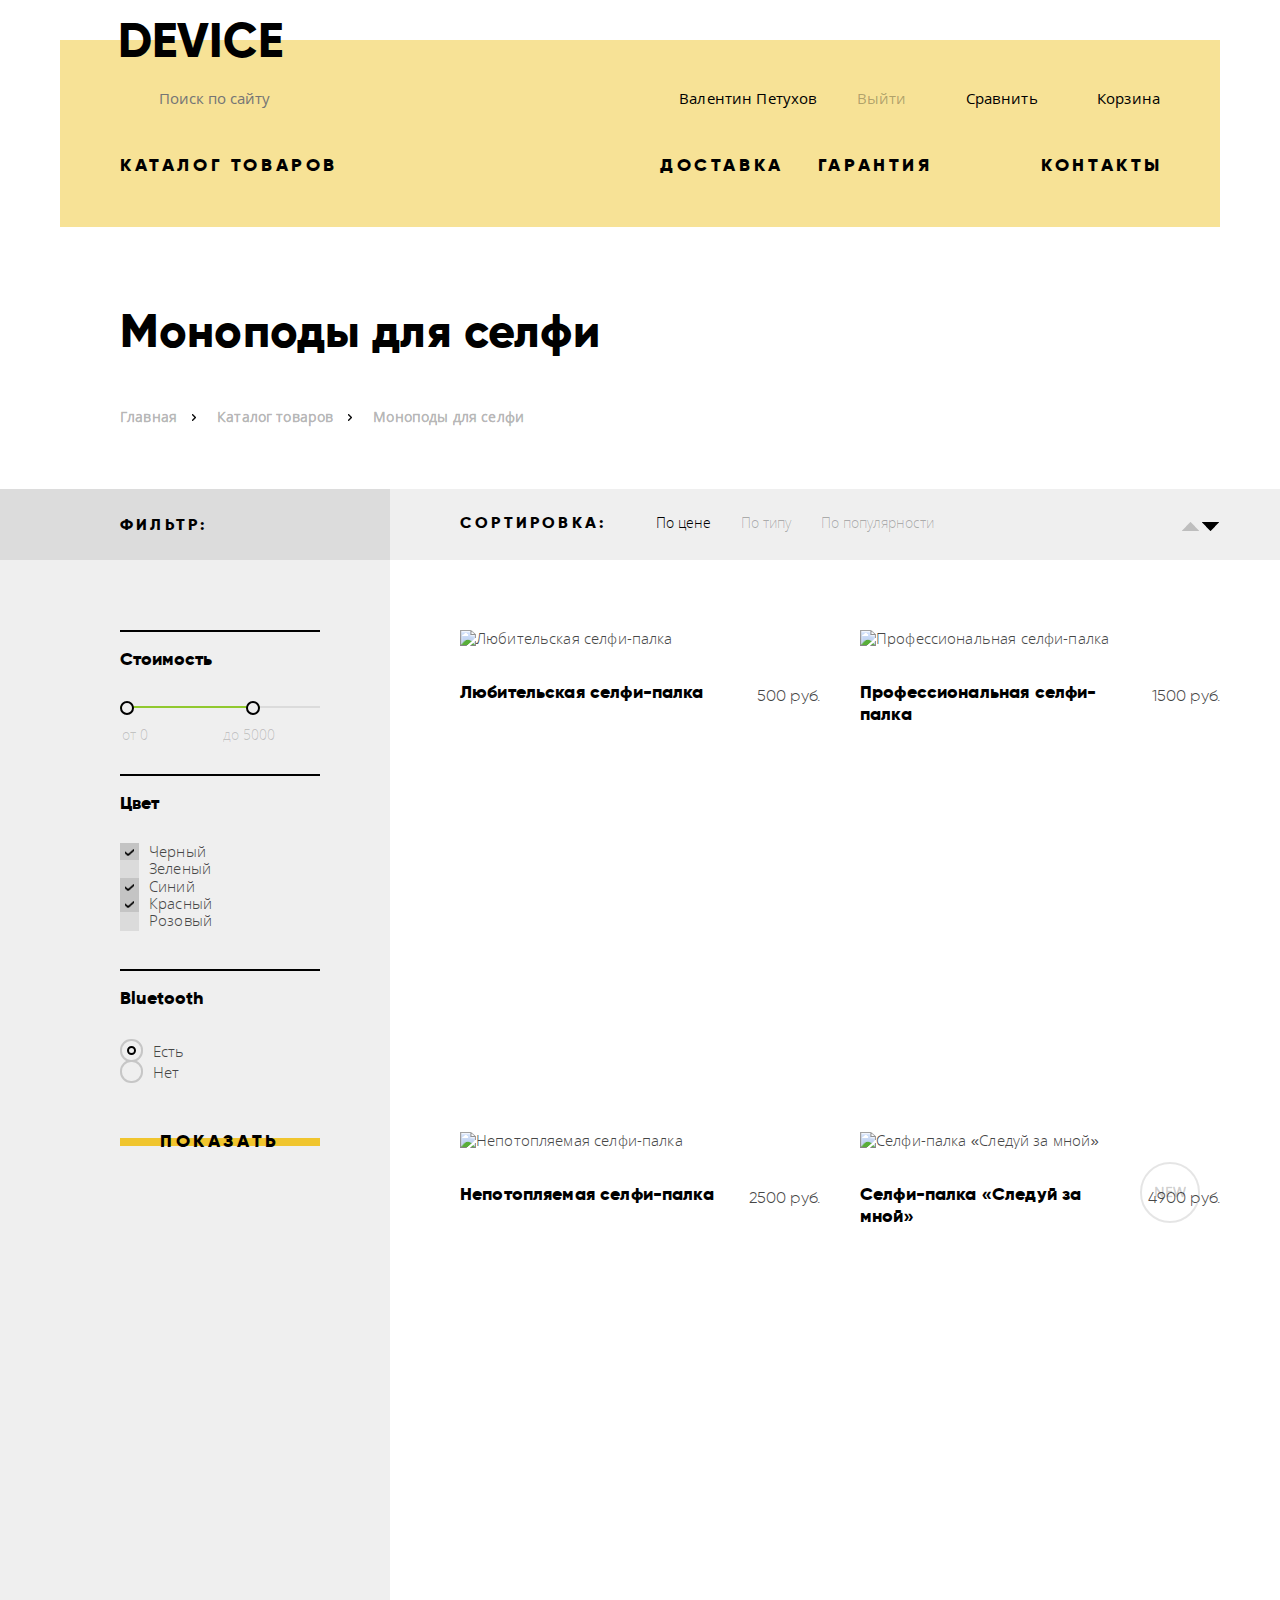
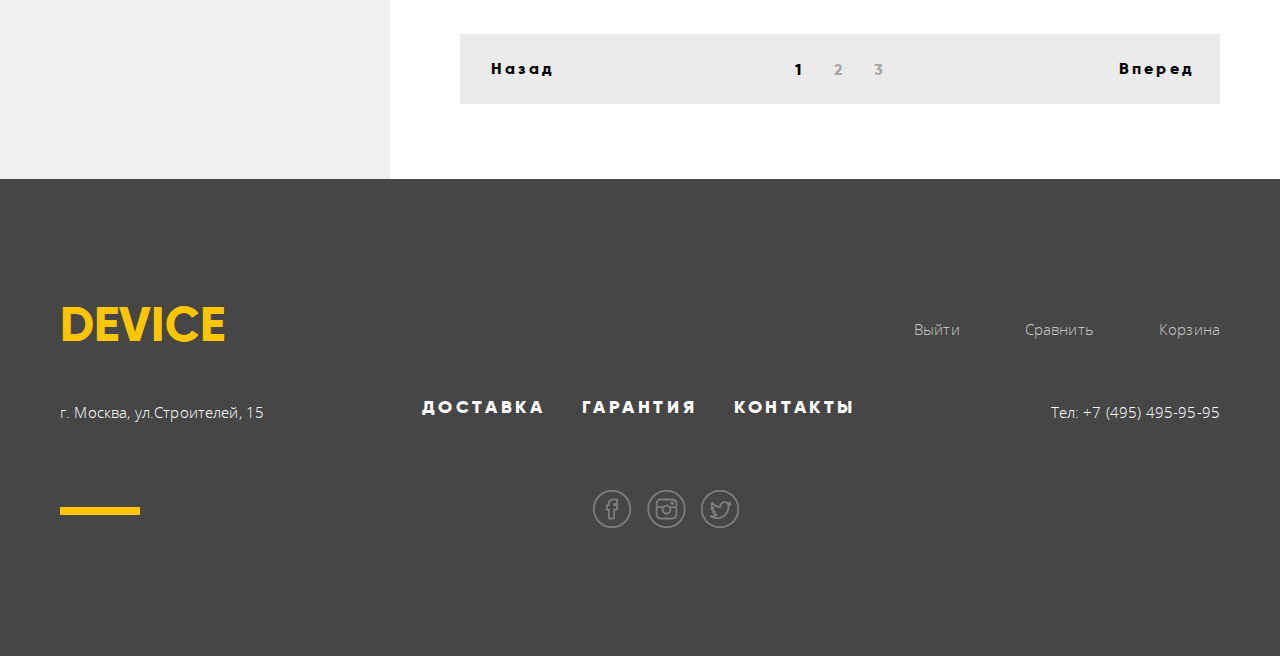
==== catalog.html @ c96f07ae "Правки" ====
<!DOCTYPE html>
<html lang="ru">

<head>
  <meta charset="utf-8">
  <title>HTML Academy: Девайс</title>
  <link rel="stylesheet" href="css/normalize.css">  
  <link rel="stylesheet" href="css/style.css">
</head>

<body class="catalog-page">
  <header>
    <div class="header-background container">
      <div class="header-wrapper clearfix">
        <a href="index.html" class="device-logo">Device</a>
        <div class="header-up clearfix">
          <form class="search clearfix">
            <input type="text" name="search-string" value="" placeholder="Поиск по сайту">
            <input class="button" type="submit" value="Найти">
          </form>
          <ul class="header-up-user-menu clearfix">
            <li class="name"><a href="#"><span class="black-icon"></span>Валентин Петухов</a></li>
            <li class="logout"><a href="#">Выйти</a></li>
            <li class="compare"><a href="#"><span class="black-icon"></span>Сравнить</a></li>
            <li class="cart"><a href="#"><span class="black-icon"></span>Корзина</a></li>
          </ul>
        </div>
        <div class="header-down">
          <nav class="main-navigation">
            <ul class="main-navigation-list clearfix">
              <li class="main-navigation-list-item catalog-menu">
                <a href="#">Каталог товаров</a>
                <ul class="subnavigation-list clearfix">
                  <li class="subnavigation-list-category">
                    <ul>
                      <li class="subnavigation-list-item"><a href="#">Виртуальная реальность</a></li>
                      <li class="subnavigation-list-item"><a href="catalog.html">Моноподы для селфи</a></li>
                      <li class="subnavigation-list-item"><a href="#">Экшн-камеры</a></li>
                    </ul>
                  </li>
                  <li class="subnavigation-list-category">
                    <ul>
                      <li class="subnavigation-list-item"><a href="#">Фитнес-браслеты</a></li>
                      <li class="subnavigation-list-item"><a href="#">Умные часы</a></li>
                    </ul>
                  </li>
                  <li class="subnavigation-list-category">
                    <ul>
                      <li class="subnavigation-list-item"><a href="#">Квадрокоптеры</a></li>
                    </ul>
                  </li>
                </ul>
              </li>
              <li class="main-navigation-list-item"><a href="#">Доставка</a></li>
              <li class="main-navigation-list-item"><a href="#">Гарантия</a></li>
              <li class="main-navigation-list-item"><a href="#">Контакты</a></li>
            </ul>
          </nav>
        </div>
      </div>
    </div>
  </header>
  <main>
    <div class="container">
      <div class="title">
        <h1>Моноподы для селфи</h1>
        <ul class="bread-crumbs clearfix">
          <li><a href="index.html">Главная</a></li>
          <li><a href="#">Каталог товаров</a></li>
          <li>Моноподы для селфи</li>
        </ul>
      </div>
    </div>
    <div class="catalog clearfix">
      <div class="catalog-row-1 clearfix">
        <div class="container clearfix">
          <div class="catalog-column-1 clearfix">
            <div class="catalog-filter">
              <h2 class="catalog-filter-label">Фильтр:</h2>
            </div>
          </div>
          <div class="catalog-column-2 clearfix">
            <div class="catalog-wrapper">
              <div class="catalog-wrapper-sort-label clearfix">
                <h2 class="catalog-wrapper-sort-label">Сортировка:</h2>
                <ul class="catalog-wrapper-sort-value clearfix">
                  <li class="active"><a href="#">По цене</a></li>
                  <li><a href="#">По типу</a></li>
                  <li><a href="#">По популярности</a></li>
                </ul>
                <ul class="catalog-wrapper-sort-order clearfix">
                  <li><button type="button" class="asc">По возрастанию</button></li>
                  <li class="active"><button type="button" class="desc">По убыванию</button></li>
                </ul>
              </div>
            </div>
          </div>
        </div>
      </div>
      <div class="catalog-row-2 clearfix">
        <div class="container clearfix">
          <div class="catalog-column-1 clearfix">
            <div class="catalog-filter">
              <form class="catalog-filter-form">
                <p class="filter-label-with-border">Стоимость</p>
                <div class="price-range-background">
                  <div class="price-range">
                    <div class="price-range-pointer min">
                      <span class="price-range-label min" for="min">от 0</span>
                    </div>
                    <div class="price-range-pointer max">
                      <span  class="price-range-label max" for="max">до 5000</span>
                    </div>
                  </div>
                </div>
                <input class="catalog-filter-price min" name="min" type="hidden" id="min">
                <input class="catalog-filter-price max" name="max" type="hidden" id="max">
                <p class="filter-label-with-border color">Цвет</p>
                <ul class="filter-ul color">
                  <li>
                    <input type="checkbox" name="color-1" id="color-1" checked>
                    <label for="color-1"><span><span></span></span>Черный</label>
                  </li>
                  <li>
                    <input type="checkbox" name="color-2" id="color-2">
                    <label for="color-2"><span><span></span></span>Зеленый</label>
                  </li>
                  <li>
                    <input type="checkbox" name="color-3" id="color-3" checked>
                    <label for="color-3"><span><span></span></span>Синий</label>
                  </li>
                  <li>
                    <input type="checkbox" name="color-4" id="color-4" checked>
                    <label for="color-4"><span><span></span></span>Красный</label>
                  </li>
                  <li>
                    <input type="checkbox" name="color-5" id="color-5">
                    <label for="color-5"><span><span></span></span>Розовый</label>
                  </li>
                </ul>
                <p class="filter-label-with-border bluetooth">Bluetooth</p>
                <ul class="filter-ul bluetooth">
                  <li>
                    <label>
                      <input type="radio" name="bluetooth" value="1" checked>
                      <span><span></span></span>Есть
                    </label>
                  </li>
                  <li>
                    <label>
                      <input type="radio" name="bluetooth" value="2">
                      <span><span></span></span>Нет
                    </label>
                  </li>
                </ul>
                <input type="submit" value="Показать">
              </form>
            </div>
          </div>
          <div class="catalog-column-2 clearfix">
            <div class="catalog-wrapper">
              <div class="catalog-goods clearfix">
                <article class="catalog-good">
                  <img src="img/item-1.png" width="360" height="380" alt="Любительская селфи-палка">
                  <div class="good-name clearfix">
                    <span class="good-name-price">500 руб.</span>
                    <h3>
                      <a class="good-name-link" href="#">Любительская селфи-палка</a>
                    </h3>
                  </div>
                  <div class="good-action clearfix">
                    <a href="#" class="good-action-cart">В корзину</a>
                    <a href="#" class="good-action-compare">Добавить к сравнению</a>
                  </div>
                </article>
                <article class="catalog-good">
                  <img src="img/item-2.png" width="360" height="380" alt="Профессиональная селфи-палка">
                  <div class="good-name clearfix">
                    <span class="good-name-price">1500 руб.</span>
                    <h3>
                      <a class="good-name-link" href="#">Профессиональная селфи-палка</a>
                    </h3>
                  </div>
                  <div class="good-action clearfix">
                    <a href="#" class="good-action-cart">В корзину</a>
                    <a href="#" class="good-action-compare">Добавить к сравнению</a>
                  </div>
                </article>
                <article class="catalog-good">
                  <img src="img/item-3.png" width="360" height="380" alt="Непотопляемая селфи-палка">
                  <div class="good-name clearfix">
                    <span class="good-name-price">2500 руб.</span>
                    <h3>
                      <a class="good-name-link" href="#">Непотопляемая селфи-палка</a>
                    </h3>
                  </div>
                  <div class="good-action clearfix">
                    <a href="#" class="good-action-cart">В корзину</a>
                    <a href="#" class="good-action-compare">Добавить к сравнению</a>
                  </div>
                </article>
                <article class="catalog-good new">
                  <img src="img/item-4.png" width="360" height="380" alt="Селфи-палка «Следуй за мной»">
                  <div class="good-name clearfix">
                    <span class="good-name-price">4900 руб.</span>
                    <h3>
                      <a class="good-name-link" href="#">Селфи-палка «Следуй за мной»</a>
                    </h3>
                  </div>
                  <div class="good-action clearfix">
                    <a href="#" class="good-action-cart">В корзину</a>
                    <a href="#" class="good-action-compare">Добавить к сравнению</a>
                  </div>
                </article>
              </div>
              <div class="catalog-paginator clearfix">
                <a href="#" class="prev">Назад</a>
                <ul class="pages clearfix">
                  <li><a class="active" href="#">1</a></li>
                  <li><a href="#">2</a></li>
                  <li><a href="#">3</a></li>
                </ul>
                <a href="#" class="next">Вперед</a>
              </div>
            </div>
          </div>
        </div>
      </div>
    </div>
  </main>
  <footer>
    <div class="container">
      <div class="footer-up clearfix">
        <a href="index.html" class="device-logo">Device</a>
        <ul class="user-menu clearfix">
          <li class="logout"><a href="#"><span class="action-icon"></span>Выйти</a></li>
          <li class="compare"><a href="#"><span class="action-icon"></span>Сравнить</a></li>
          <li class="cart"><a href="#"><span class="action-icon"></span>Корзина</a></li>
        </ul>
      </div>
      <div class="footer-center clearfix">
        <span class="address">г. Москва, ул.Строителей,&nbsp;15</span>
        <ul class="footer-menu clearfix">
          <li><a href="#">Доставка</a></li>
          <li><a href="#">Гарантия</a></li>
          <li><a href="#">Контакты</a></li>
        </ul>
        <span class="tel">Тел:&nbsp;+7&nbsp;(495)&nbsp;495-95-95</span>
      </div>
      <div class="footer-down clearfix">
        <div class="yellow-line"></div>
        <ul class="footer-social clearfix">
          <li><a href="#" class="facebook">Facebook</a></li>
          <li><a href="#" class="instagram">Instagram</a></li>
          <li><a href="#" class="twiter">Twiter</a></li>
        </ul>
        <a href="#" class="developer-logo">htmlacademy.ru</a>
      </div>
    </div>
  </footer>
</body>

</html>
---- css/style.css ----
@font-face {
  font-family: 'Gilroy';
  src: url('../fonts/gilroylight.woff2') format('woff2'), url('../fonts/gilroylight.woff') format('woff');
  font-weight: normal;
}

@font-face {
  font-family: 'Gilroy';
  src: url('../fonts/gilroyextrabold.woff2') format('woff2'), url('../fonts/gilroyextrabold.woff') format('woff');
  font-weight: bold;
}

@font-face {
  font-family: 'Open Sans';
  src: url('../fonts/opensanslight.woff2') format('woff2'), url('../fonts/opensanslight.woff') format('woff');
  font-weight: 100;
}

@font-face {
  font-family: 'Open Sans';
  src: url('../fonts/opensans.woff2') format('woff2'), url('../fonts/opensans.woff') format('woff');
  font-weight: normal;
}

html,
body {
  font-size: 15px;
  font-family: "Open Sans", "Arial", sans-serif;
  color: rgb(70, 70, 70);
  font-weight: 100;
  margin: 0px;
  padding: 0px;
  letter-spacing: 0.01em;
}

body {
  min-width: 1200px;
}

p {
  font-size: 15px;
  font-family: "Open Sans", "Arial", sans-serif;
  color: rgb(70, 70, 70);
  line-height: 30px;
  text-align: left;
  font-weight: normal;
  letter-spacing: 0em;
}

.container {
  width: 1160px;
  padding: 0px 20px;
  margin: 0px auto;
}

h2 {
  font-size: 47px;
  font-family: "Gilroy", "Arial", sans-serif;
  color: rgb(0, 0, 0);
  font-weight: bold;
}

.slides h2 {
  font-size: 47px;
  font-family: "Gilroy", "Arial", sans-serif;
  color: rgb(0, 0, 0);
  font-weight: bold;
  line-height: 1.2;
  letter-spacing: 0.01em;
  margin: 40px 0px 18px 0px;
  padding: 42px 0px 0px 0px;
  background: url("../img/line-white.png") no-repeat left top;
}

.home-info-about-us h2 {
  margin: -14px 0px 38px -1px;
  line-height: 1.2;
}

.home-services-description h3 {
  font-size: 47px;
  font-family: "Gilroy", "Arial", sans-serif;
  color: rgb(0, 0, 0);
  font-weight: bold;
  line-height: 1.2;
  margin-top: 0px;
  margin-bottom: 27px;
  letter-spacing: 0.03em;
}

.device-logo {
  font-size: 48px;
  font-family: "Gilroy", "Arial", sans-serif;
  color: rgb(0, 0, 0);
  font-weight: bold;
  line-height: 1.2;
  text-transform: uppercase;
}

footer .device-logo {
  font-size: 48px;
  font-family: "Gilroy", "Arial", sans-serif;
  color: rgb(255, 198, 0);
  font-weight: bold;
  line-height: 1.2;
  position: absolute;
  text-decoration: none;
}

footer a:hover {
  color: rgba(255, 198, 0, 0.6)
}

footer a:active {
  color: rgba(255, 198, 0, 0.3)
}

header .device-logo {
  margin-left: 58px;
  text-decoration: none;
  font-size: 48px;
  font-family: "Gilroy", "Arial", sans-serif;
  color: rgb(0, 0, 0);
  font-weight: bold;
  position: absolute;
  top: -28px;
  text-transform: uppercase;
}

header a:hover {
  color: rgba(0, 0, 0, 0.6)
}

header a:active {
  color: rgba(0, 0, 0, 0.3)
}

.search input {
  margin: 0px;
  padding: 0px;
  float: left;
}

.header-up-user-menu a,
li.subnavigation-list-item a {
  font-size: 15px;
  font-family: "Open Sans", "Arial", sans-serif;
  color: rgb(0, 0, 0);
  font-weight: normal;
  line-height: 36px;
  text-align: left;
  text-decoration: none;
}

.main-navigation-list-item>a {
  font-size: 18px;
  font-family: "Gilroy", "Arial", sans-serif;
  color: rgb(0, 0, 0);
  font-weight: bold;
  line-height: 1.2;
  letter-spacing: 0.2em;
  text-decoration: none;
  text-transform: uppercase;
}

.slide-number {
  font-size: 179px;
  font-family: "Gilroy", "Arial", sans-serif;
  color: rgb(255, 255, 255);
  font-weight: bold;
  float: right;
  min-width: 179px;
  min-height: 132px;
  line-height: 132px;
  margin: 0px;
  padding: 0px;
  position: absolute;
  right: 50px;
  top: 10px;
}

a.slide-read-more {
  font-size: 18px;
  line-height: 1.2;
  font-family: "Gilroy", "Arial", sans-serif;
  color: rgb(0, 0, 0);
  font-weight: bold;
  text-transform: uppercase;
  text-align: center;
  background-image: url("../img/line.png");
  background-repeat: repeat-x;
  background-position: 0 50%;
  display: block;
  text-decoration: none;
  width: 220px;
  margin-top: 45px;
  margin-left: 2px;
  margin-bottom: 52px;
  padding: 9px 0px;
  letter-spacing: 0.2em;
}

a:hover.slide-read-more {
  background-repeat: repeat;
}

a:active.slide-read-more {
  background-repeat: repeat;
  color: rgba(0, 0, 0, 0.3);
}

.slide-features-large {
  font-size: 36px;
  font-family: "Gilroy", "Arial", sans-serif;
  color: rgb(0, 0, 0);
  line-height: 1.2;
  text-align: left;
}

.slide-featers-small {
  font-size: 13px;
  font-family: "Open Sans", "Arial", sans-serif;
  color: rgb(70, 70, 70);
  line-height: 20px;
  font-weight: 100;
  text-align: left;
  display: block;
  margin-top: 10px;
  margin-left: 1px;
}

header {
  margin-top: 40px;
  padding: 0 20px;
}

.clearfix::after {
  content: "";
  display: table;
  clear: both;
}

.header-up {
  margin: 0 auto;
  padding: 0px 60px 0px 63px;
}

.heder-up-search {
  width: 500px;
  min-height: 16px;
  padding-left: 60px;
  padding-left: 40px;
  float: left;
}

.header-up-user-menu {
  list-style: none;
  float: right;
  margin: 0px;
  padding: 0px;
  display: inline-block;
}

.header-down {
  padding: 25px 60px 50px 60px;
}

.title {
  padding: 45px 0px 50px 60px;
}

h1 {
  font-family: "Gilroy", "Arial", sans-serif;
  font-weight: 900;
  font-size: 47px;
  line-height: 1.2;
  margin-bottom: 40px;
  color: rgb(0, 0, 0);
}

.catalog {
  min-height: 1263px;
  background: rgb(239, 239, 239);
}

.catalog-filter {
  width: 330px;
  float: right;
  margin: 0px;
  padding: 0px;
}

.catalog-filter-label {
  padding: 26px 70px 26px 60px;
  margin: 0px;
}

div.catalog-wrapper-sort-label {
  background: #efefef;
  padding: 24px 0px 24px 70px;
}

.catalog-row-1 h2 {
  line-height: 1.2;
  color: rgb(0, 0, 0);
  font-size: 16px;
  letter-spacing: 0.2em;
  text-transform: uppercase;
}

h2.catalog-wrapper-sort-label {
  float: left;
  margin: 0px;
  padding: 0px 30px 0px 0px;
}

.catalog-goods {
  padding: 70px 0px 0px 70px;
}

.catalog-good {
  width: 360px;
  min-height: 462px;
  margin: 0px 40px 40px 0px;
  float: left;
  position: relative;
}

.catalog-good:hover .good-action {
  display: block;
}

.catalog-good:nth-child(2n) {
  margin-right: 0px;
}

.catalog-paginator {
  width: 760px;
  height: 70px;
  display: inline-block;
  text-align: center;
  background: rgb(235, 235, 235);
  margin: 0px 0px 75px 70px;
  line-height: 70px;
}

footer {
  min-height: 323px;
  background: #464646;
  color: #ffffff;
  padding: 60px 0px;
}

.footer-up {
  min-height: 39px;
  margin-top: 57px;
  margin-bottom: 35px;
}

.footer-center {
  min-height: 23px;
  margin-bottom: 63px;
  text-align: center;
}

.footer-down {
  min-height: 43px;
  margin-bottom: 63px;
  text-align: center;
}

.home-carousel {
  min-height: 485px;
  margin: 0px 0px 100px 0px;
  padding: 0px;
  position: relative;
}

.slide-read-more {
  width: 480px;
  min-height: 20px;
  margin-bottom: 65px;
  margin-right: 80px;
  float: left;
}

.logo li {
  width: 260px;
  min-height: 100px;
  margin-right: 40px;
  float: left;
  display: inline-block;
  list-style: none;
  margin-right: 40px;
}

.logo li:last-child {
  margin-right: 0px;
}

.logo li a {
  width: 260px;
  height: 100px;
  display: block;
  line-height: 100px;
  text-align: center;
  font-size: 0px;
  text-decoration: none;
  vertical-align: top;
}

.logo li a.dji .logo li:last-child {
  margin-right: 0px;
}

.home-info-about-us {
  width: 560px;
  float: left;
  margin: 0px 40px 0px 0px;
  padding: 0px;
}

.home-info-contact {
  float: right;
  width: 560px;
}

footer .user-menu a {
  color: #ffffff;
  font-size: 15px;
  font-family: "Open Sans", "Arial", sans-serif;
  color: rgba(255, 255, 255, 0.702);
  line-height: 36px;
  text-align: left;
  text-decoration: none;
}

footer .user-menu a:hover {
  color: rgb(255, 255, 255);
}

footer .user-menu a:active {
  color: rgba(255, 255, 255, 0.3);
}

.footer-up .user-menu {
  float: right;
  padding: 0px;
}

.user-menu li {
  float: left;
  padding: 0px;
  list-style: none;
  margin: 0px 40px 0px 0px;
}

.user-menu li:last-child {
  margin-right: 0px;
}

.footer-social li {
  float: left;
  list-style: none;
  margin: 0px 15px 0px 0px;
}

.footer-social li:last-child {
  margin-right: 0px;
}

.footer-menu li {
  float: left;
  list-style: none;
  margin: 0px 37px 0px 0px;
  display: inline-block;
}

.catalog-wrapper-sort-order li {
  float: left;
  padding: 0px;
  margin: 0px;
}

.developer-logo {
  float: right;
}

.tel {
  float: right;
  font-size: 15px;
  font-family: "Open Sans", "Arial", sans-serif;
  color: rgb(255, 255, 255);
  line-height: 30px;
  font-weight: 100px;
}

.footer-menu {
  margin: 0px auto;
  padding: 0px;
  display: inline-block;
}

.address {
  float: left;
  font-size: 15px;
  font-family: "Open Sans", "Arial", sans-serif;
  color: rgb(255, 255, 255);
  line-height: 30px;
  font-weight: 100px;
}

.footer-social {
  padding: 0px;
  margin: 0px auto;
  display: inline-block;
}

.catalog-wrapper {
  width: 830px;
  float: left;
}

.header-up-user-menu li {
  padding: 0px;
  margin: 0px 35px 0px 0px;
  display: inline-block;
}

.header-up-user-menu li.login {
  width: 246px;
}

.header-up-user-menu li:last-child {
  margin-right: 0px;
}

.main-navigation-list {
  list-style: none;
  display: block;
  padding: 0px;
  margin: 0px;
}

.main-navigation-list-item {
  float: left;
  display: inline-block;
  padding: 0px;
  margin: 0px 34px 0px 0px;
}

.main-navigation-list-item:first-child,
.main-navigation-list-item:last-child {
  margin: 0px;
}

.main-navigation-list-item:last-child {
  padding: 0px;
  float: right;
  margin-right: -3px;
}

.main-navigation-list-item:first-child {
  padding: 0px 20px 0px 0px;
  width: 520px;
}

.subnavigation-list {
  display: none;
  position: absolute;
  width: 1040px;
  padding: 40px 60px;
  left: -60px;
  background: rgb(247, 226, 150);
  z-index: 1000;
  list-style: none;
}

.main-navigation-list-item:hover .subnavigation-list {
  display: block;
}

.subnavigation-list.active {
  display: block;
}

.bread-crumbs {
  list-style: none;
  display: inline-block;
  padding: 0px;
  margin: 0px;
}

.bread-crumbs li {
  font-size: 14px;
  color: rgba(0, 0, 0, 0.3);
  font-family: "Open Sans", "Arial", sans-serif;
  text-align: left;
  font-weight: bold;
  line-height: 36px;
  float: left;
  padding: 0px 0px 0px 40px;
  margin: 0px;
  background: url("../img/nav-arrow.png") no-repeat 15px 50%;
}

.bread-crumbs li a {
  color: inherit;
  text-decoration: none;
}

.bread-crumbs li a:hover {
  color: rgba(0, 0, 0, 0.6);
}

.bread-crumbs li a:active {
  color: rgba(0, 0, 0, 0.1);
}

.bread-crumbs li:first-child {
  padding: 0px;
  background: none;
}

.catalog-sort {
  float: left;
  width: auto;
  display: blck;
}

.catalog-wrapper-sort-value {
  list-style: none;
  display: inline-block;
  float: left;
  margin: 0px;
  padding: 1px 0px;
  color: rgba(0, 0, 0, 0.3);
  font-size: 14px;
  font-family: "Open sans", "Arial", sans-serif;
  letter-spacing: 0;
  line-height: 18px;
}

.catalog-wrapper-sort-value a:hover {
  color: rgba(0, 0, 0, 0.6);
}

.catalog-wrapper-sort-value .active a,
.catalog-wrapper-sort-value a:active {
  color: rgba(0, 0, 0, 1);
}

.catalog-wrapper-sort-order {
  list-style: none;
  float: right;
  display: inline-block;
  margin: 0px;
  padding: 0px;
}

.catalog-wrapper-sort-value li {
  float: left;
  padding: 0px 10px 0px 20px;
  margin: 0px;
}

.good-name-price {
  float: right;
  font-size: 16px;
  line-height: 1.2;
  font-family: "Gilroy", "Arial", sans-serif;
  text-decoration: none;
  color: rgb(70, 70, 70);
  padding-top: 4px;
}

.pages {
  list-style: none;
  margin: 0px;
  padding: 0px;
  display: inline-block;
}

.catalog-paginator a.prev {
  width: 126px;
  float: left;
  padding: 25px 0px;
}

.catalog-paginator a.prev:hover,
.catalog-paginator a.next:hover {
  background-color: rgb(217, 217, 217);
}

.catalog-paginator a.prev:active,
.catalog-paginator a.next:active {
  background-color: rgb(217, 217, 217);
  color: rgba(0, 0, 0, 0.3);
}

.next {
  width: 126px;
  padding: 25px 0px;
  float: right;
}

.pages li {
  float: left;
  min-width: 40px;
  text-align: center;
}

.search {
  width: 400px;
  float: left;
  box-sizing: content-box;
}

.header-wrapper {
  position: relative;
  padding-top: 40px;
}

.home .header-wrapper {
  padding-bottom: 113px;
}

.catalog-filter-form {
  padding: 30px 70px 70px 60px;
}

.catalog-filter-form span {
  font-family: "Open Sans", "Arial", sans-serif;
  font-size: 14px;
  line-height: 40px;
}

.color {
  list-style: none;
  padding: 0px;
}

ul.bluetooth {
  list-style: none;
  padding: 0px;
}

.logo {
  padding: 0px;
  margin: 0px auto;
}

.home-services-menu {
  width: 279px;
  padding: 78px 0px 48px 0px;
  float: left;
  list-style: none;
  border-right: #000 solid 7px;
  margin-left: -2px;
}

.home-services-description {
  width: 700px;
  padding: 68px 58px 0px 115px;
  float: left;
  list-style: none;
  min-height: 237px;
}

.home-popular-list {
  padding: 0px;
  margin: 0px 0px 70px 0px;
  list-style: none;
}

.home-popular-item {
  width: 160px;
  float: left;
  margin-right: 40px;
}

.home-popular-item:last-child {
  margin-right: 0px;
}

.companies-list {
  margin: 68px 0px 72px 0px;
  padding: 0px;
}

ul.companies-list li {
  font-size: 16px;
  font-family: "Gilroy", "Arial", sans-serif;
  color: rgb(0, 0, 0);
  line-height: 40px;
  letter-spacing: 0;
  text-align: left;
  font-weight: bold;
  background-image: url("../img/circle-30.png");
  list-style: none;
  padding-left: 35px;
  background-repeat: no-repeat;
  background-position: 0px 50%;
}

.home-info {
  margin: 0px 0px 95px 0px;
}

.home-info-contact h2 {
  margin: 30px 0px 60px 0px;
  line-height: 1.2;
}

.home-info-about-us p,
.home-info-contact p {
  margin: 0px 0px 29px 0px;
  font-size: 15px;
  font-family: "Open Sans", "Arial", sans-serif;
  color: rgb(70, 70, 70);
  line-height: 30px;
  text-align: left;
  letter-spacing: 0em;
}

.home-info-map {
  margin: 0px 0px 70px 0px;
}

.home-services-menu li {
  width: 150px;
  padding: 0px 120px 20px 0px;
  text-align: center;
  margin-left: 3px;
}

.home-services-menu li:first-child {
  padding-bottom: 25px;
}

.home-services-description li {
  padding: 0px 240px 0px 0px;
  display: none;
  background-repeat: no-repeat;
}

.home-services-description li.delivery {
  background-image: url("../img/delivery.png");
  background-position: 560px 17px;
}

.home-services-description li.warranty {
  padding-top: 21px;
  background-image: url("../img/warranty.png");
  background-position: 532px 2px;
}

.home-services-description li.credit {
  padding-top: 21px;
  background-image: url("../img/credit.png");
  background-position: 534px 2px;
}

.home-services-description li.active {
  display: block;
}

.home-popular-item a {
  font-size: 18px;
  font-family: "Gilroy", "Arial", sans-serif;
  color: rgb(0, 0, 0);
  font-weight: bold;
  line-height: 1.2;
  text-decoration: none;
}

.homecarousel li {
  min-height: 486px;
}

.slides {
  list-style: none;
  margin: -113px 0px 0px 0px;
  padding: 0px;
}

.slides p {
  line-height: 2;
  margin: 0px;
  padding: 0px;
}

.slide-features li {
  list-style: none;
  display: inline-block;
  float: left;
  margin-right: 78px;
}

.slide-features li:last-child {
  margin-right: 0px;
}

.slider-indicators {
  position: absolute;
  right: 66px;
  bottom: 147px;
  padding: 0px;
  margin: 0px;
}

.slider-indicators li {
  display: block;
  padding: 0px;
  margin: 0px;
  float: left;
  width: 33px;
}

.catalog-column-1 {
  float: left;
  background: #efefef;
}

.catalog-row-1 .catalog-column-1 {
  background: #dcdcdc;
}

.catalog-column-2 {
  float: left;
}

.slides .slide {
  display: none;
  min-height: 495px;
}

.slide.active {
  display: block;
}

.catalog-row-2 .catalog-column-2 {
  background: #FFFFFF;
}

.search input.button {
  display: none;
}

.search input[name=search-string] {
  font-size: 15px;
  font-family: "Open Sans", "Arial", sans-serif;
  font-weight: normal;
  line-height: 2.4;
  border: 0px;
  margin: -6px 0px 6px 0px;
  height: 48px;
  width: 269px;
  color: rgba(0, 0, 0, 0.3);
  padding: 0px 0px 0px 36px;
  box-sizing: content-box;
  background: url("../img/search.png") no-repeat left center;
  border-bottom: 2px solid rgba(0, 0, 0, 0);
}

.search input[name=search-string]:focus {
  color: rgba(0, 0, 0, 1);
  border-bottom: 2px solid rgb(0, 0, 0);
  outline: none;
}

.search input[name=search-string]:focus+input.button {
  /*display: block;*/
}

.search input[name=search-string]:hover {
  color: rgba(0, 0, 0, 0.6);
}

.search.focus input.button,
.search input[name="search-string"]:focus~input.button {
  padding: 0px;
  margin: 0px;
  display: inline-block;
  width: 85px;
  height: 46px;
  border: 2px solid rgb(0, 0, 0);
  font-size: 15px;
  font-family: "Open Sans", "Arial", sans-serif;
  color: rgb(0, 0, 0);
  line-height: 36px;
  text-align: center;
  cursor: pointer;
  box-sizing: content-box;
  background: transparent;
}

.search input[name="search-string"]:focus~input.button:hover {
  background: black;
  color: white;
}

.search input[name="search-string"]:focus~input.button:active {
  background: black;
  color: rgba(255, 255, 255, 0.3);
}

.home-popular-item a .icon-bg {
  background-color: rgba(240, 197, 46, 0.5);
  display: block;
  margin-bottom: 35px;
}

.home-popular-item a:hover .icon-bg {
  background-color: rgba(240, 197, 46, 1);
}

.home-popular-item a:active .icon-bg {
  background-color: rgba(240, 197, 46, 1);
}

.home-popular-item a .icon {
  background-image: url("../img/poppular.png");
  background-position: 0px 0px;
  width: 160px;
  height: 160px;
  display: block;
}

.home-popular-item a:active .icon {
  opacity: 0.3;
}

.home-popular-item a .icon.ico1 {
  background-position: 0px 0px;
}

.home-popular-item a .icon.ico2 {
  background-position: -200px 0px;
}

.home-popular-item a .icon.ico3 {
  background-position: -400px 0px;
}

.home-popular-item a .icon.ico4 {
  background-position: -600px 0px;
}

.home-popular-item a .icon.ico5 {
  background-position: -800px 0px;
}

.home-popular-item a .icon.ico6 {
  background-position: -1000px 0px;
}

.home-logotypes img {
  background-blend-mode: overlay;
  opacity: 0.2;
}

.logo li a.srgadgets {
  background: url(../img/logo-2-black.png);
  opacity: 0.2;
}

.logo li a.srgadgets:hover {
  background: url(../img/logo-2-color.png);
  opacity: 1;
}

.logo li a.gopro {
  background: url(../img/logo-3-black.png);
  opacity: 0.2;
}

.logo li a.gopro:hover {
  background: url(../img/logo-3-color.png);
  opacity: 1;
}

.logo li a.vive {
  background: url(../img/logo-4-black.png);
  opacity: 0.2;
}

.logo li a.vive:hover {
  background: url(../img/logo-4-color.png);
  opacity: 1;
}

.logo li a.dji {
  background: url(../img/logo-1-black.png);
  opacity: 0.2;
}

.logo li a.dji:hover {
  background: url(../img/logo-1-color.png);
  opacity: 1;
}

.footer-center .footer-menu a {
  font-size: 18px;
  font-family: "Gilroy";
  color: rgb(255, 255, 255);
  font-weight: bold;
  text-transform: uppercase;
  line-height: 1.2;
  letter-spacing: 0.2em;
  text-align: left;
  text-decoration: none;
  text-transform: uppercase;
}

.footer-center .footer-menu a:hover {
  color: rgba(255, 255, 255, 0.6);
}

.footer-center .footer-menu a:active {
  color: rgba(255, 255, 255, 0.3);
}

.footer-down a.developer-logo {
  text-decoration: none;
  font-size: 0px;
  vertical-align: top;
  background-image: url("../img/htmlacademy.png");
  background-repeat: no-repeat;
  width: 27px;
  height: 36px;
}

.footer-down a.developer-logo:hover {
  opacity: 0.6;
}

.footer-down a.developer-logo:active {
  opacity: 0.3;
}

.footer-social a {
  text-decoration: none;
  font-size: 0px;
  text-align: top;
  background-image: url("../img/social.png");
  width: 39px;
  height: 38px;
  display: block;
  opacity: 0.3;
}

.footer-social a:hover {
  opacity: 0.6;
}

.footer-social a:active {
  opacity: 0.1;
}

.footer-social a.instagram {
  background-position: -54px 0px;
}

.footer-social a.twiter {
  background-position: -109px 0px;
}

.home-services-menu li a {
  text-decoration: none;
  font-size: 18px;
  font-family: "Gilroy";
  color: rgb(0, 0, 0);
  font-weight: bold;
  text-transform: uppercase;
  line-height: 1.2;
  letter-spacing: 0.2em;
  text-align: center;
  background-image: url("../img/line.png");
  background-repeat: repeat-x;
  background-position: 0 50%;
  display: block;
  line-height: 40px;
  width: 162px;
  height: 40px;
  margin-bottom: 5px;
}

.home-services-menu li a:hover {
  background-repeat: repeat;
}

.home-services-menu li a:active,
.home-services-menu li.active a {
  color: rgb(247, 225, 132);
  background: black;
  padding-right: 120px;
  margin: -0px 0px 0px 0px;
}


}
.home-info-read-more {
  color: rgb(0, 0, 0);
  text-decoration: none;
  font-size: 18px;
  line-height: 1.2;
  letter-spacing: 0.2em;
  font-family: "Gilroy", "Arial", sans-serif;
  font-weight: bold;
  text-transform: uppercase;
  text-align: center;
  background-image: url("../img/line.png");
  background-repeat: repeat-x;
  background-position: 0 50%;
  display: block;
  width: 260px;
  padding: 9px 0px;
}
.home-info-read-more:hover {
  background-repeat: repeat;
}
.home-info-read-more:active {
  background-repeat: repeat;
  color: rgba(0, 0, 0, 0.3);
}
.home-popular-item a:active .text {
  opacity: 0.3;
}
.user-menu a .action-icon {
  width: 13px;
  height: 12px;
  display: inline-block;
  margin-right: 12px;
  color: rgb(255, 198, 0);
  opacity: 0.6;
  background-repeat: no-repeat;
  background-position: center;
}
.user-menu a:hover .action-icon {
  opacity: 1;
}
.user-menu a:active .action-icon {
  opacity: 0.3;
}
.logout .action-icon,
.login .action-icon {
  background-image: url("../img/user.png");
}
.compare .action-icon {
  background-image: url("../img/compare.png");
}
.cart .action-icon {
  background-image: url("../img/cart.png");
}
.yellow-line {
  float: left;
  background: rgb(255, 198, 0);
  width: 80px;
  height: 8px;
  margin-top: 17px;
}
.black-line {
  background: rgb(0, 0, 0);
  width: 80px;
  height: 8px;
  margin-top: 92px;
  margin-bottom: 55px;
}
.grey-bg {
  background: linear-gradient(0deg, rgb(229, 229, 229) 285px, rgb(256, 256, 256) 250px);
}
.home-services {
  padding-bottom: 51px;
  margin-bottom: 94px;
}
.slide-features {
  float: left;
  width: 460px;
  margin: 0px;
  padding: 0px;
}
.name .black-icon,
.login .black-icon {
  background-image: url("../img/user_black.png");
}
.logout a {
  color: rgba(0, 0, 0, 0.3);
}
.header-up-user-menu .black-icon {
  width: 13px;
  height: 12px;
  display: inline-block;
  margin-right: 7px;
  color: rgb(0, 0, 0);
  opacity: 1;
  background-repeat: no-repeat;
  background-position: center;
}
.login .black-icon {
  margin-right: 12px;
}
.header-up-user-menu a:hover .black-icon {
  opacity: 0.6;
}
.header-up-user-menu a:active .black-icon {
  opacity: 0.3;
}
.compare .black-icon {
  background-image: url("../img/compare_black.png");
}
.cart .black-icon {
  background-image: url("../img/cart_black.png");
}
.slide-info {
  float: left;
  width: 520px;
  margin-left: 20px;
  position: relative;
}
.slider-indicators li button {
  width: 20px;
  height: 20px;
  background: url("../img/circle.png") no-repeat 50% 50%;
  opacity: 0.3;
  padding: 0px;
  margin: 0px;
  border: none;
  cursor: pointer;
}
.slider-indicators li button:hover {
  opacity: 0.4;
}
.slider-indicators li.active button,
.slider-indicators li button:active {
  opacity: 1;
}
.slide-img {
  float: left;
  width: 580px;
  text-align: center;
  margin: 0px;
  padding: 0px;
}
.main-navigation-list-item.catalog-menu>a {
  padding-right: 28px;
  background: url("../img/plus.png") no-repeat 100% 50%;
}
.main-navigation-list-item.catalog-menu>a:hover {
  opacity: 0.6;
}
.main-navigation-list-item.catalog-menu a:active {
  opacity: 0.3;
}
.main-navigation-list-item.catalog-menu {
  position: relative;
}
.subnavigation-list-category {
  float: left;
  margin: 0px 40px 0px 0px;
  padding: 0px;
}
.subnavigation-list-category ul {
  list-style: none;
  padding: 0px;
  margin: 0px;
}
.subnavigation-list-category:last-child {
  margin-right: 0px;
}
.subnavigation-list-category a:hover {
  color: rgba(0, 0, 0, 0.6);
}
.catalog-wrapper-sort-order button {
  font-size: 0px;
  border: none;
  width: 20px;
  height: 18px;
  background: url("../img/sort-up.png") no-repeat 50% 50%;
  opacity: 0.2;
  cursor: pointer;
  padding: 0px;
  margin: 0px;
}
.catalog-wrapper-sort-order button.desc {
  background: url("../img/sort-down.png") no-repeat 50% 50%;
}
.catalog-wrapper-sort-order button:hover {
  opacity: 0.4;
}
.catalog-wrapper-sort-order .active button,
.catalog-wrapper-sort-order button:active {
  opacity: 1;
}
.good-action {
  position: absolute;
  top: 0px;
  left: 0px;
  width: 360px;
  height: 380px;
  background: rgba(238, 238, 238, 0.7);
  text-align: center;
  display: none;
}
.good-action a {
  display: block;
  text-decoration: none;
}
.good-action-cart {
  width: 170px;
  margin: 174px auto 16px auto;
  padding: 15px;
  background-image: url("../img/line.png");
  background-repeat: repeat-x;
  background-position: center;
  font-size: 18px;
  line-height: 1.2;
  letter-spacing: 0.2em;
  font-family: "Gilroy", "Arial", sans-serif;
  font-weight: bold;
  text-transform: uppercase;
  color: rgb(0, 0, 0);
}
.good-action-cart:hover {
  background-repeat: repeat;
}
.good-action-cart:active {
  background-repeat: repeat;
  color: rgba(0, 0, 0, 0.3);
}
.good-action-compare {
  font-family: "Open Sans", "Arial", sans-serif;
  font-size: 13px;
  line-height: 36px;
  color: rgba(0, 0, 0, 0.5);
  margin: 0 auto;
}
.good-action-compare:hover {
  color: rgba(0, 0, 0, 1);
}
.good-action-compare:active {
  color: rgba(0, 0, 0, 0.2);
}
.good-name-link {
  font-size: 18px;
  font-family: "Gilroy", "Arial", sans-serif;
  font-weight: 900;
  line-height: 1.2;
  text-decoration: none;
  color: rgb(0, 0, 0);
}
.catalog-wrapper-sort-value a {
  font-family: "Open Sans", "Arial", sans-serif;
  font-size: 14px;
  color: rgba(0, 0, 0, 0.3);
  line-height: 18px;
  letter-spacing: 0px;
  text-decoration: none;
}
.catalog-paginator a,
.pages .active {
  font-family: "Gilroy", "Arial", sans-serif;
  font-size: 16px;
  line-height: 1.2;
  letter-spacing: 0.2em;
  color: rgba(0, 0, 0, 1);
  text-decoration: none;
  font-weight: 900;
}
.pages a {
  color: rgba(0, 0, 0, 0.3);
}
.filter-label-with-border {
  font-family: "Gilroy", "Arial", sans-serif;
  font-size: 18px;
  line-height: 1.2;
  color: rgb(0, 0, 0);
  font-weight: 900;
  text-transform: none;
  border-top: 2px solid rgb(0, 0, 0);
  padding: 17px 0px 29px 0px;
  margin: 40px 0px 0px 0px;
}
.filter-ul {
  margin: 0px;
  padding: 0px;
}
.filter-ul input[type=radio] {
  display: none;
}
.filter-ul input[type=radio]+span {
  padding: 5px;
  border: 2px solid rgb(198, 198, 198);
  display: inline-block;
  border-radius: 11px;
  margin: 0px 10px -5px 0px;
  cursor: pointer;
}
.filter-ul input[type=radio]+span>span {
  width: 5px;
  height: 5px;
  display: block;
  border: 2px solid rgba(0, 0, 0, 0);
  border-radius: 5px;
}
.filter-ul input[type=radio]+span:hover {
  border-color: rgb(188, 188, 188);
}
.filter-ul input[type=radio]+span:active {
  border-color: rgb(172, 172, 172);
}
.filter-ul input[type=radio]:checked+span>span,
.filter-ul input[type=radio]+span:active>span {
  border: 2px solid rgba(0, 0, 0, 1);
}
.filter-ul input[type=radio]:checked+span:active>span {
  border: 2px solid rgba(0, 0, 0, 0);
}
.filter-ul input[type=checkbox] {
  display: none;
}
.filter-ul input[type=checkbox]~label>span {
  padding: 5px;
  background: rgb(219, 219, 219);
  display: inline-block;
  margin: 0px 10px -5px 0px;
  cursor: pointer;
}
.filter-ul input[type=checkbox]~label>span>span {
  width: 9px;
  height: 9px;
  display: block;
}
.filter-ul input[type=checkbox]:checked~label>span {
  background: rgb(196, 196, 196);
}
.filter-ul input[type=checkbox]~label>span:hover {
  background: rgb(206, 206, 206);
}
.filter-ul input[type=checkbox]:checked~label>span>span,
.filter-ul input[type=checkbox]~label>span:active>span {
  background: url("../img/tick.png") no-repeat 50% 50%;
}
.filter-ul input[type=checkbox]:checked~label>span:active>span {
  background: none;
}
.catalog-filter-form input[type=submit],
.write-us-form-button {
  width: 200px;
  padding: 15px;
  background: url(../img/line.png) repeat-x center;
  font-size: 18px;
  line-height: 1.2;
  letter-spacing: 0.2em;
  font-family: "Gilroy", "Arial", sans-serif;
  font-weight: bold;
  text-transform: uppercase;
  color: rgb(0, 0, 0);
  margin-top: 35px;
  border: none;
  cursor: pointer;
  outline: none;
}
.catalog-filter-form input[type=submit]:hover,
.write-us-form-button:hover {
  background-repeat: repeat;
}
.catalog-filter-form input[type=submit]:active,
.write-us-form-button:active {
  background-repeat: repeat;
  color: rgba(0, 0, 0, 0.3);
}
.search.focus {
  border-bottom: 1px solid rgb(0, 0, 0);
}
.catalog-row-2 {
  background: linear-gradient(90deg, rgb(239, 239, 239) 50%, rgb(256, 256, 256) 50%);
}
.catalog-row-1 {
  background: linear-gradient(90deg, rgb(220, 220, 220) 50%, rgb(239, 239, 239) 50%);
}
.header-background {
  background: rgb(247, 226, 150);
  width: 1160px;
  padding: 0px;
}
.good-name h3 {
  padding: 0px;
  margin: 0px;
  line-height: 1.2;
  font-size: 18px;
  font-family: "Gilroy", "Arial", sans-serif;
  float: left;
  width: 260px;
}
.price-range-background {
  background: rgb(219, 219, 219);
  height: 2px;
  margin: 6px 0px 66px 0px;
  ;
}
.price-range {
  background: rgb(145, 201, 47);
  height: 2px;
  width: 70%;
  position: relative;
}
.price-range-pointer {
  height: 10px;
  width: 10px;
  background: rgb(238, 238, 238);
  border: 2px solid rgb(0, 0, 0);
  border-radius: 10px;
  top: -5px;
  position: absolute;
  cursor: pointer;
}
.price-range-pointer.min {
  left: 0px;
}
.price-range-pointer.max {
  right: 0px;
}
.price-range-pointer:active {
  background: rgb(145, 201, 47);
  border-color: rgb(255, 255, 255);
  box-shadow: 0px 5px 5px rgba(0, 0, 0, 0.75);
}
.price-range-label {
  position: absolute;
  top: 12px;
  font-family: "Gilroy", "Arial", sans-serif;
  font-size: 14px;
  line-height: 22, 27px;
  letter-spacing: 0;
  font-weight: 100;
  width: 60px;
  color: rgba(0, 0, 0, 0.2);
  margin: 0px;
  padding: 0px;
}
.price-range-label.max {
  left: -25px;
}
.catalog-good.new::after {
  content: "NEW";
  position: absolute;
  top: 30px;
  right: 20px;
  color: rgba(0, 0, 0, 0.2);
  border: 2px solid rgba(0, 0, 0, 0.1);
  width: 56px;
  text-align: center;
  border-radius: 56px;
  font-size: 14px;
  line-height: 1.2;
  font-weight: 900;
  letter-spacing: 0.05;
  padding: 20px 0px;
}
.popup {
  display: none;
  width: 960px;
  position: absolute;
  z-index: 10000;
  min-height: 500px;
  left: 50%;
  top: 50%;
  margin-left: -480px;
  margin-top: -250px;
  background: rgb(255, 255, 255);
  box-shadow: 0px 10px 20px rgba(0, 0, 0, 0.2);
}
.popup.map {
  background: url("../img/map-big.png") no-repeat 50% 50%;
}
.popup-overlay {
  position: fixed;
  overflow: auto;
  left: 0;
  top: 0;
  width: 100%;
  height: 100%;
  display: none;
}
.popup-overlay.active {
  display: block;
}
.popup-close {
  width: 54.6px;
  height: 54.6px;
  background: rgba(240, 197, 46, 0.5) url("../img/modal-close.png") no-repeat 50% 50%;
  font-size: 0px;
  position: absolute;
  right: 22px;
  top: 22px;
  border: none;
  border-radius: 54px;
  cursor: pointer;
  outline: none;
}
.popup-close:hover,
.popup-close:focus {
  outline: none;
  background: rgba(240, 197, 46, 1) url("../img/modal-close.png") no-repeat 50% 50%;
}
.popup.active {
  display: block;
}
.write-us-form {
  margin: 80px;
}
.write-us-form label {
  display: block;
  font-family: "Gilroy", "Arial", sans-serif;
  font-size: 18px;
  line-height: 18px;
  font-weight: 900;
  color: rgb(0, 0, 0);
  margin-bottom: 12px;
}
.write-us-form input[type=text],
.write-us-form input[type=email],
.write-us-form textarea {
  font-family: "Open Sans", "Arial", sans-serif;
  font-size: 14px;
  line-height: 18px;
  font-weight: 900;
  color: rgba(70, 70, 70, 0.4);
  background-color: rgba(229, 229, 229, 0.5);
  border: none;
  margin-bottom: 38px;
  padding: 16px 22px;
  width: 316px;
}
.write-us-form textarea {
  width: 716px;
  height: 123px;
  margin-bottom: 7px;
}
.write-us-form input[type=text]:hover,
.write-us-form input[type=email]:hover,
.write-us-form textarea:hover {
  background-color: rgba(229, 229, 229, 0.8);
}
.write-us-form input[type=text]:focus,
.write-us-form input[type=email]:focus,
.write-us-form textarea:focus {
  background-color: rgb(255, 255, 255);
  color: rgba(70, 70, 70, 1);
  outline: none;
  box-shadow: inset 0px 0px 0px 3px rgba(240, 197, 46, 0.5);
}
.write-us-form input:invalid {
  background: rgba(237, 181, 181, 0.5);
}
.write-us-form-col {
  width: 50%;
  float: left;
}
.good-name {
  margin-top: 35px;
  margin-bottom: 30px;
}
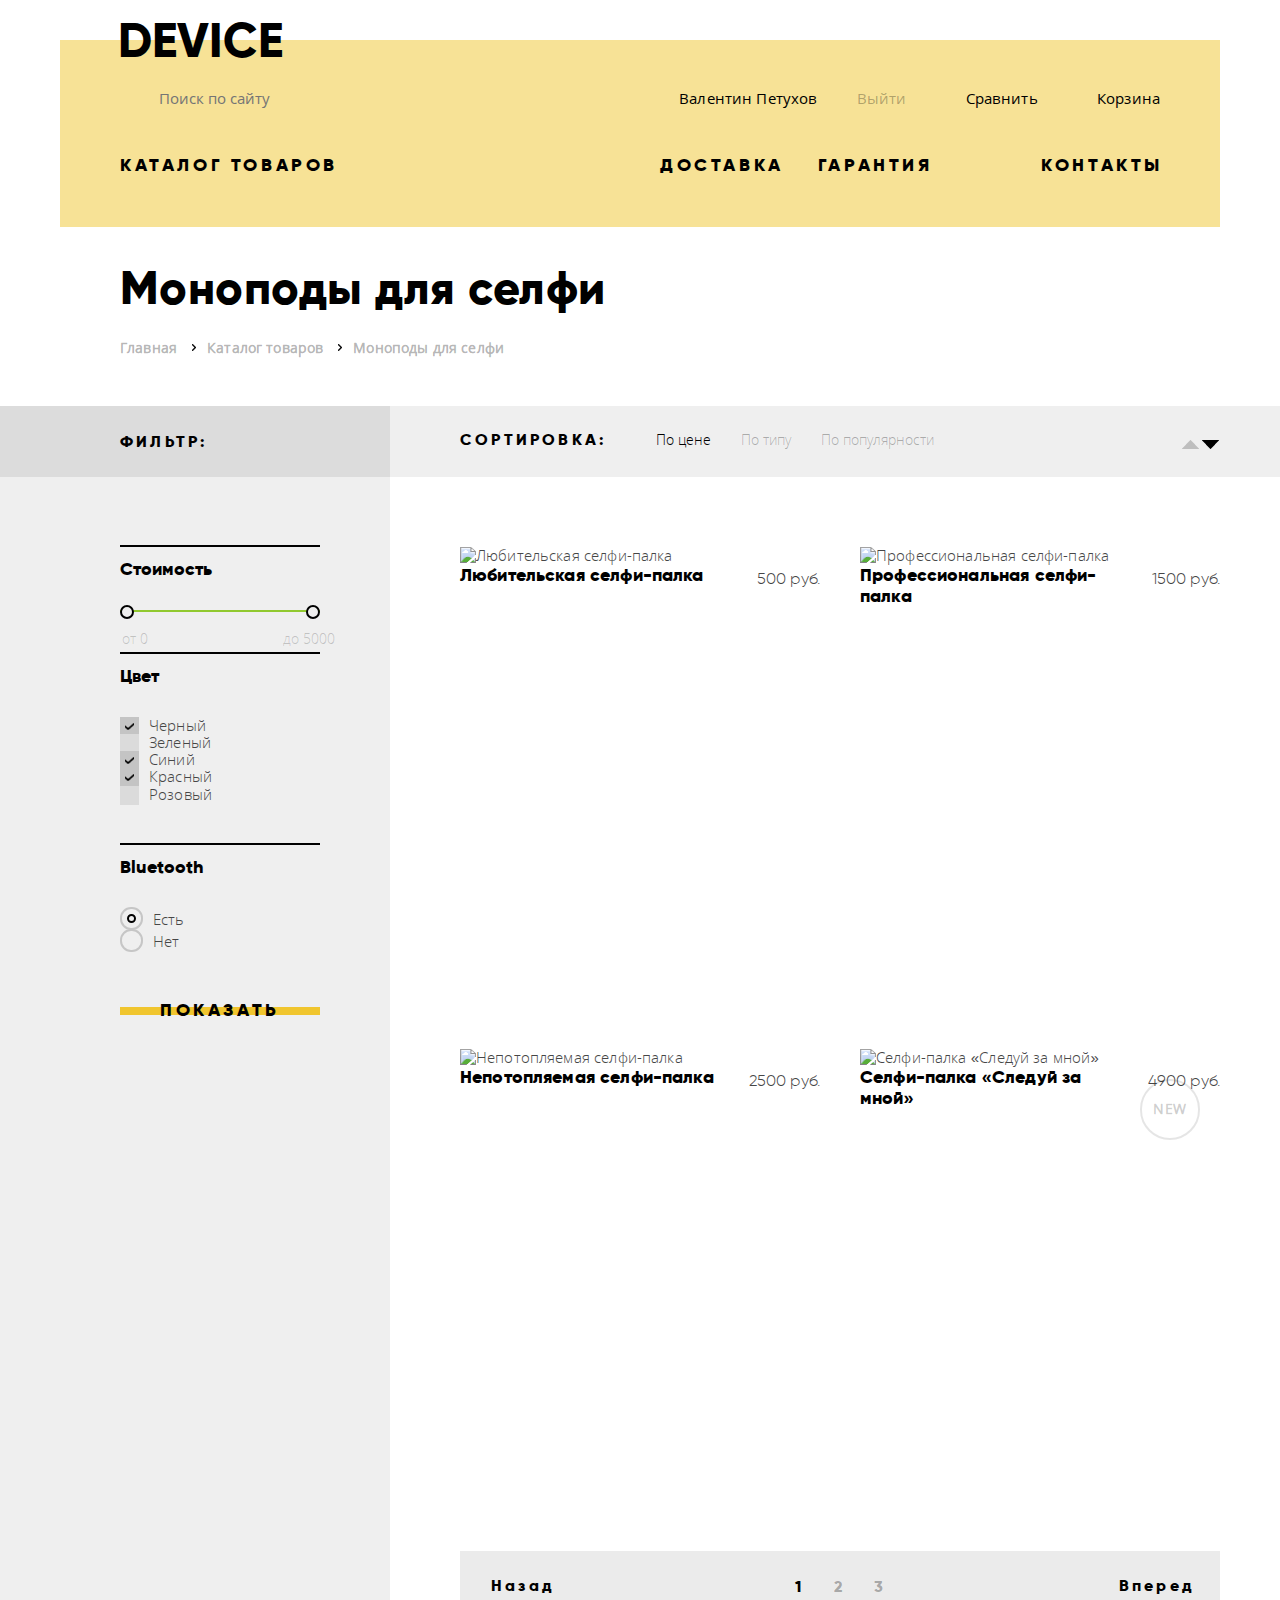
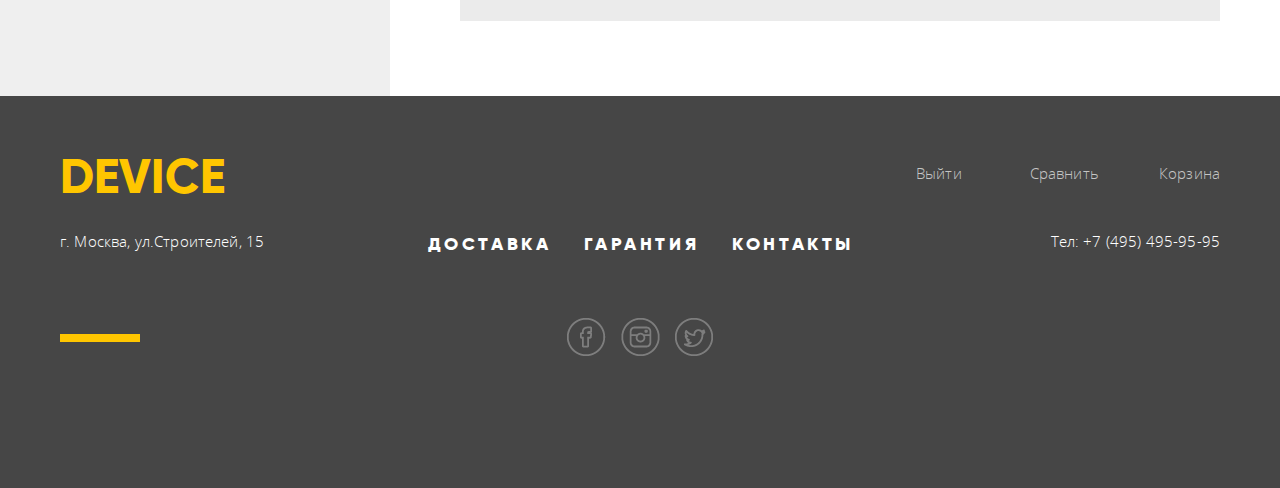
==== commit fad288d4: "PixelPerfect part 2" ====
--- a/catalog.html
+++ b/catalog.html
@@ -101,7 +101,7 @@
         <div class="container clearfix">
           <div class="catalog-column-1 clearfix">
             <div class="catalog-filter">
-              <form class="catalog-filter-form">
+              <form class="catalog-filter-form" action="#">
                 <p class="filter-label-with-border">Стоимость</p>
                 <div class="price-range-background">
                   <div class="price-range">
--- a/css/style.css
+++ b/css/style.css
@@ -72,7 +72,8 @@
   background: url("../img/line-white.png") no-repeat left top;
 }
 
-.home-info-about-us h2 {
+.home-info-about-us h2, 
+.home-info-contact h2 {
   margin: -14px 0px 38px -1px;
   line-height: 1.2;
 }
@@ -266,7 +267,7 @@
 }
 
 .title {
-  padding: 45px 0px 50px 60px;
+  padding: 33px 0px 37px 60px;
 }
 
 h1 {
@@ -274,8 +275,10 @@
   font-weight: 900;
   font-size: 47px;
   line-height: 1.2;
-  margin-bottom: 40px;
-  color: rgb(0, 0, 0);
+  letter-spacing: 0.01em;
+  color: rgb(0, 0, 0);
+  padding: 0px;
+  margin: 0px 0px 14px 0px;
 }
 
 .catalog {
@@ -345,16 +348,14 @@
 }
 
 footer {
-  min-height: 323px;
   background: #464646;
   color: #ffffff;
-  padding: 60px 0px;
+  padding: 52px 0px;
 }
 
 .footer-up {
   min-height: 39px;
-  margin-top: 57px;
-  margin-bottom: 35px;
+  margin-bottom: 20px;
 }
 
 .footer-center {
@@ -446,19 +447,24 @@
 .footer-up .user-menu {
   float: right;
   padding: 0px;
+  margin-top: 7px
 }
 
 .user-menu li {
   float: left;
   padding: 0px;
-  list-style: none;
-  margin: 0px 40px 0px 0px;
+  margin: 0px 37px 0px 0px;
+  list-style: none;
 }
 
 .user-menu li:last-child {
   margin-right: 0px;
 }
 
+.user-menu li:first-child {
+  margin-right: 45px;
+}
+
 .footer-social li {
   float: left;
   list-style: none;
@@ -472,7 +478,7 @@
 .footer-menu li {
   float: left;
   list-style: none;
-  margin: 0px 37px 0px 0px;
+  margin: 0px 33px 0px 0px;
   display: inline-block;
 }
 
@@ -492,13 +498,14 @@
   font-family: "Open Sans", "Arial", sans-serif;
   color: rgb(255, 255, 255);
   line-height: 30px;
-  font-weight: 100px;
+  font-weight: 100;
 }
 
 .footer-menu {
-  margin: 0px auto;
+  margin: 8px auto;
   padding: 0px;
   display: inline-block;
+  list-style: none;
 }
 
 .address {
@@ -507,13 +514,14 @@
   font-family: "Open Sans", "Arial", sans-serif;
   color: rgb(255, 255, 255);
   line-height: 30px;
-  font-weight: 100px;
+  font-weight: 100;
 }
 
 .footer-social {
-  padding: 0px;
-  margin: 0px auto;
+  padding: 0px 53px 0px 0px;
+  margin: -12px auto;
   display: inline-block;
+  list-style: none;
 }
 
 .catalog-wrapper {
@@ -599,7 +607,7 @@
   font-weight: bold;
   line-height: 36px;
   float: left;
-  padding: 0px 0px 0px 40px;
+  padding: 0px 0px 0px 30px;
   margin: 0px;
   background: url("../img/nav-arrow.png") no-repeat 15px 50%;
 }
@@ -625,7 +633,7 @@
 .catalog-sort {
   float: left;
   width: auto;
-  display: blck;
+  display: block;
 }
 
 .catalog-wrapper-sort-value {
@@ -726,7 +734,7 @@
 }
 
 .catalog-filter-form {
-  padding: 30px 70px 70px 60px;
+  padding: 28px 70px 70px 60px;
 }
 
 .catalog-filter-form span {
@@ -784,7 +792,7 @@
 }
 
 .companies-list {
-  margin: 68px 0px 72px 0px;
+  margin: 68px 0px 55px 0px;
   padding: 0px;
 }
 
@@ -804,13 +812,10 @@
 }
 
 .home-info {
-  margin: 0px 0px 95px 0px;
-}
-
-.home-info-contact h2 {
-  margin: 30px 0px 60px 0px;
-  line-height: 1.2;
-}
+  margin: 0px 0px 83px 0px;
+}
+
+
 
 .home-info-about-us p,
 .home-info-contact p {
@@ -824,7 +829,7 @@
 }
 
 .home-info-map {
-  margin: 0px 0px 70px 0px;
+  margin: 40px 0px 67px 0px;
 }
 
 .home-services-menu li {
@@ -1129,6 +1134,7 @@
   background-repeat: no-repeat;
   width: 27px;
   height: 36px;
+  margin-top: -10px;
 }
 
 .footer-down a.developer-logo:hover {
@@ -1142,7 +1148,7 @@
 .footer-social a {
   text-decoration: none;
   font-size: 0px;
-  text-align: top;
+  vertical-align: top;
   background-image: url("../img/social.png");
   width: 39px;
   height: 38px;
@@ -1198,8 +1204,6 @@
   margin: -0px 0px 0px 0px;
 }
 
-
-}
 .home-info-read-more {
   color: rgb(0, 0, 0);
   text-decoration: none;
@@ -1231,7 +1235,7 @@
   width: 13px;
   height: 12px;
   display: inline-block;
-  margin-right: 12px;
+  margin-right: 10px;
   color: rgb(255, 198, 0);
   opacity: 0.6;
   background-repeat: no-repeat;
@@ -1258,7 +1262,7 @@
   background: rgb(255, 198, 0);
   width: 80px;
   height: 8px;
-  margin-top: 17px;
+  margin-top: 4px;
 }
 .black-line {
   background: rgb(0, 0, 0);
@@ -1268,7 +1272,7 @@
   margin-bottom: 55px;
 }
 .grey-bg {
-  background: linear-gradient(0deg, rgb(229, 229, 229) 285px, rgb(256, 256, 256) 250px);
+  background: linear-gradient(0deg, rgb(229, 229, 229) 285px, rgb(255, 255, 255) 250px);
 }
 .home-services {
   padding-bottom: 51px;
@@ -1478,7 +1482,7 @@
   font-weight: 900;
   text-transform: none;
   border-top: 2px solid rgb(0, 0, 0);
-  padding: 17px 0px 29px 0px;
+  padding: 12px 0px 29px 0px;
   margin: 40px 0px 0px 0px;
 }
 .filter-ul {
@@ -1596,13 +1600,11 @@
 .price-range-background {
   background: rgb(219, 219, 219);
   height: 2px;
-  margin: 6px 0px 66px 0px;
   ;
 }
 .price-range {
   background: rgb(145, 201, 47);
   height: 2px;
-  width: 70%;
   position: relative;
 }
 .price-range-pointer {
@@ -1631,7 +1633,7 @@
   top: 12px;
   font-family: "Gilroy", "Arial", sans-serif;
   font-size: 14px;
-  line-height: 22, 27px;
+  line-height: 22.27px;
   letter-spacing: 0;
   font-weight: 100;
   width: 60px;
@@ -1655,7 +1657,7 @@
   font-size: 14px;
   line-height: 1.2;
   font-weight: 900;
-  letter-spacing: 0.05;
+  letter-spacing: 0.05em;
   padding: 20px 0px;
 }
 .popup {
@@ -1754,11 +1756,12 @@
 .write-us-form input:invalid {
   background: rgba(237, 181, 181, 0.5);
 }
+
 .write-us-form-col {
   width: 50%;
   float: left;
 }
+
 .good-name {
-  margin-top: 35px;
   margin-bottom: 30px;
 }
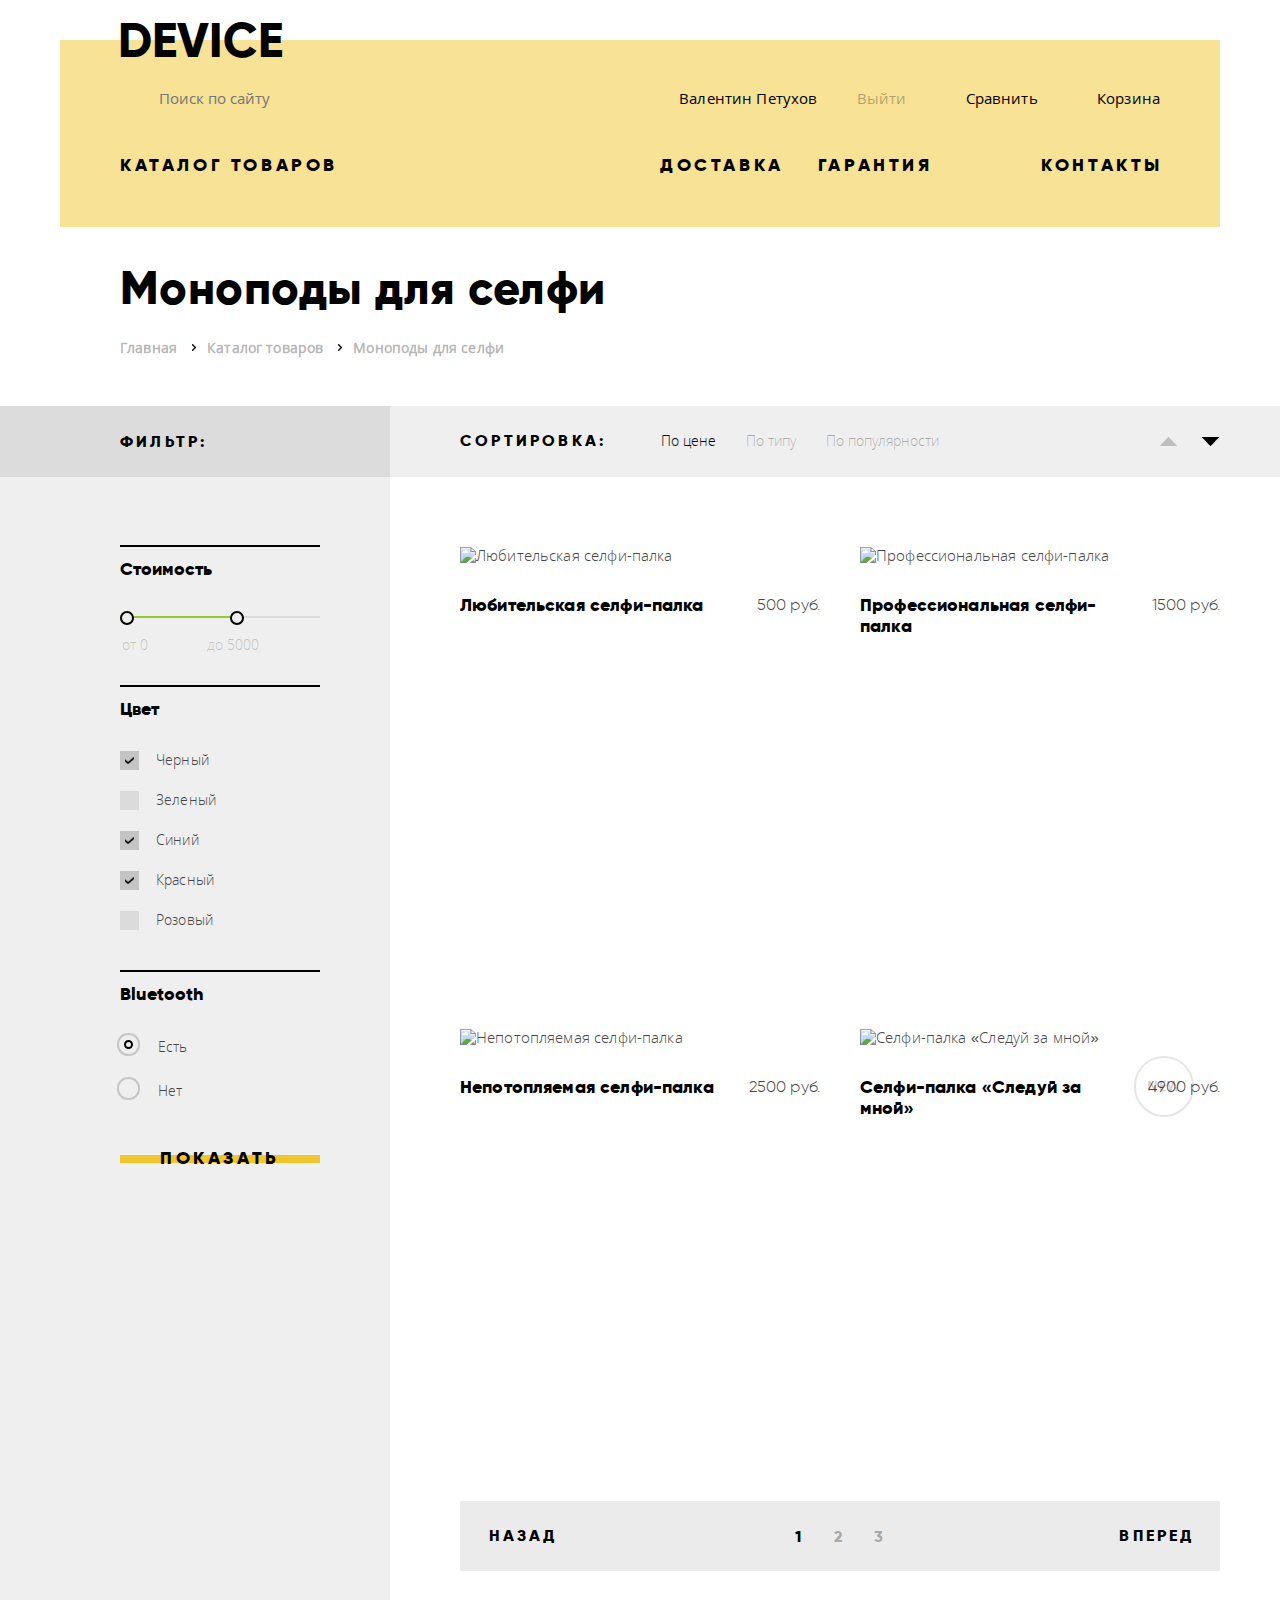
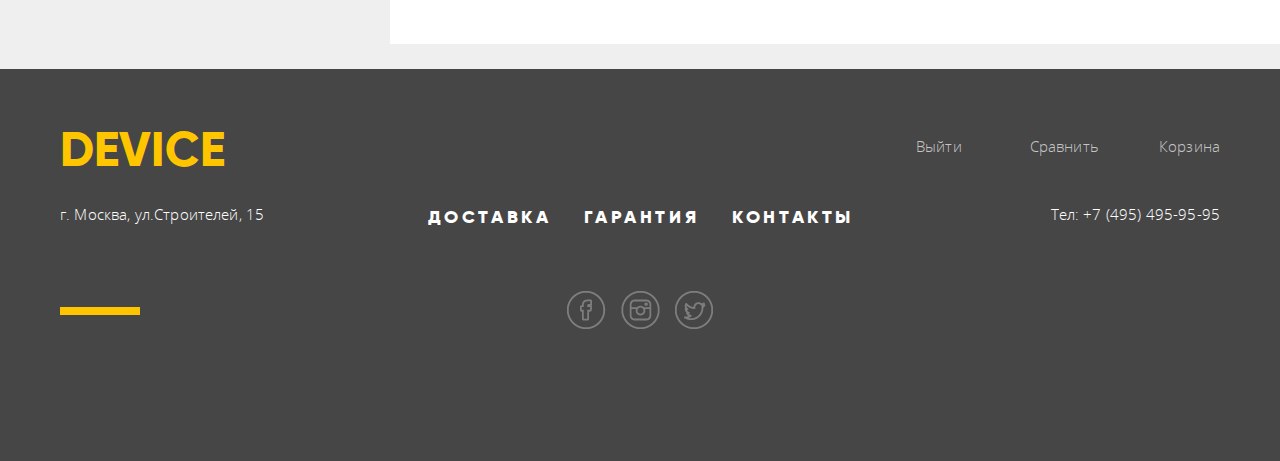
==== commit 57286e9c: "label->span" ====
--- a/catalog.html
+++ b/catalog.html
@@ -106,10 +106,10 @@
                 <div class="price-range-background">
                   <div class="price-range">
                     <div class="price-range-pointer min">
-                      <span class="price-range-label min" for="min">от 0</span>
+                      <span class="price-range-label min">от 0</span>
                     </div>
                     <div class="price-range-pointer max">
-                      <span  class="price-range-label max" for="max">до 5000</span>
+                      <span  class="price-range-label max">до 5000</span>
                     </div>
                   </div>
                 </div>
--- a/css/style.css
+++ b/css/style.css
@@ -300,13 +300,14 @@
 
 div.catalog-wrapper-sort-label {
   background: #efefef;
-  padding: 24px 0px 24px 70px;
+  padding: 25px 0px 26px 70px;
 }
 
 .catalog-row-1 h2 {
   line-height: 1.2;
   color: rgb(0, 0, 0);
   font-size: 16px;
+  font-weight: 900;
   letter-spacing: 0.2em;
   text-transform: uppercase;
 }
@@ -314,17 +315,17 @@
 h2.catalog-wrapper-sort-label {
   float: left;
   margin: 0px;
-  padding: 0px 30px 0px 0px;
+  padding: 0px 55px 0px 0px;
 }
 
 .catalog-goods {
-  padding: 70px 0px 0px 70px;
+  padding: 60px 0px 0px 70px;
 }
 
 .catalog-good {
   width: 360px;
   min-height: 462px;
-  margin: 0px 40px 40px 0px;
+  margin: 10px 40px 10px 0px;
   float: left;
   position: relative;
 }
@@ -343,7 +344,7 @@
   display: inline-block;
   text-align: center;
   background: rgb(235, 235, 235);
-  margin: 0px 0px 75px 70px;
+  margin: 0px 0px 73px 70px;
   line-height: 70px;
 }
 
@@ -485,7 +486,7 @@
 .catalog-wrapper-sort-order li {
   float: left;
   padding: 0px;
-  margin: 0px;
+  margin: -4px 0px 0px 22px;
 }
 
 .developer-logo {
@@ -668,7 +669,7 @@
 
 .catalog-wrapper-sort-value li {
   float: left;
-  padding: 0px 10px 0px 20px;
+  padding: 0px 30px 0px 0px;
   margin: 0px;
 }
 
@@ -676,10 +677,11 @@
   float: right;
   font-size: 16px;
   line-height: 1.2;
+  letter-spacing: 0.01em;
   font-family: "Gilroy", "Arial", sans-serif;
   text-decoration: none;
   color: rgb(70, 70, 70);
-  padding-top: 4px;
+  padding-top: 0px;
 }
 
 .pages {
@@ -1470,6 +1472,7 @@
   color: rgba(0, 0, 0, 1);
   text-decoration: none;
   font-weight: 900;
+  text-transform: uppercase;
 }
 .pages a {
   color: rgba(0, 0, 0, 0.3);
@@ -1486,8 +1489,21 @@
   margin: 40px 0px 0px 0px;
 }
 .filter-ul {
-  margin: 0px;
-  padding: 0px;
+  margin: -10px;
+  padding: 0px;
+  list-style: none;
+}
+
+.filter-ul li{
+  padding: 0px 10px;
+  margin: 0px auto 0px;
+}
+
+.filter-ul label{
+  font-family: "Open Sans", "Arial", sans-serif;
+  font-size: 14px; 
+  line-height: 40px;
+  letter-spacing: 0.01em;
 }
 .filter-ul input[type=radio] {
   display: none;
@@ -1497,7 +1513,7 @@
   border: 2px solid rgb(198, 198, 198);
   display: inline-block;
   border-radius: 11px;
-  margin: 0px 10px -5px 0px;
+  margin: 0px 18px -4px 0px;
   cursor: pointer;
 }
 .filter-ul input[type=radio]+span>span {
@@ -1527,7 +1543,7 @@
   padding: 5px;
   background: rgb(219, 219, 219);
   display: inline-block;
-  margin: 0px 10px -5px 0px;
+  margin: 0px 17px -5px 0px;
   cursor: pointer;
 }
 .filter-ul input[type=checkbox]~label>span>span {
@@ -1560,7 +1576,7 @@
   font-weight: bold;
   text-transform: uppercase;
   color: rgb(0, 0, 0);
-  margin-top: 35px;
+  margin-top: 31px;
   border: none;
   cursor: pointer;
   outline: none;
@@ -1578,7 +1594,7 @@
   border-bottom: 1px solid rgb(0, 0, 0);
 }
 .catalog-row-2 {
-  background: linear-gradient(90deg, rgb(239, 239, 239) 50%, rgb(256, 256, 256) 50%);
+  background: linear-gradient(90deg, rgb(239, 239, 239) 50%, rgb(255, 255, 255) 50%);
 }
 .catalog-row-1 {
   background: linear-gradient(90deg, rgb(220, 220, 220) 50%, rgb(239, 239, 239) 50%);
@@ -1600,11 +1616,12 @@
 .price-range-background {
   background: rgb(219, 219, 219);
   height: 2px;
-  ;
+  margin: 6px 0px 67px 0px;
 }
 .price-range {
   background: rgb(145, 201, 47);
   height: 2px;
+  width: 62%;
   position: relative;
 }
 .price-range-pointer {
@@ -1647,8 +1664,8 @@
 .catalog-good.new::after {
   content: "NEW";
   position: absolute;
-  top: 30px;
-  right: 20px;
+  top: 27px;
+  right: 26px;
   color: rgba(0, 0, 0, 0.2);
   border: 2px solid rgba(0, 0, 0, 0.1);
   width: 56px;
@@ -1753,9 +1770,9 @@
   outline: none;
   box-shadow: inset 0px 0px 0px 3px rgba(240, 197, 46, 0.5);
 }
-.write-us-form input:invalid {
+/*.write-us-form input:invalid {
   background: rgba(237, 181, 181, 0.5);
-}
+}*/
 
 .write-us-form-col {
   width: 50%;
@@ -1763,5 +1780,10 @@
 }
 
 .good-name {
+  margin-top: 30px;
   margin-bottom: 30px;
 }
+
+.filter-ul.bluetooth li {
+  padding: 3px 8px 1px 7px;
+}
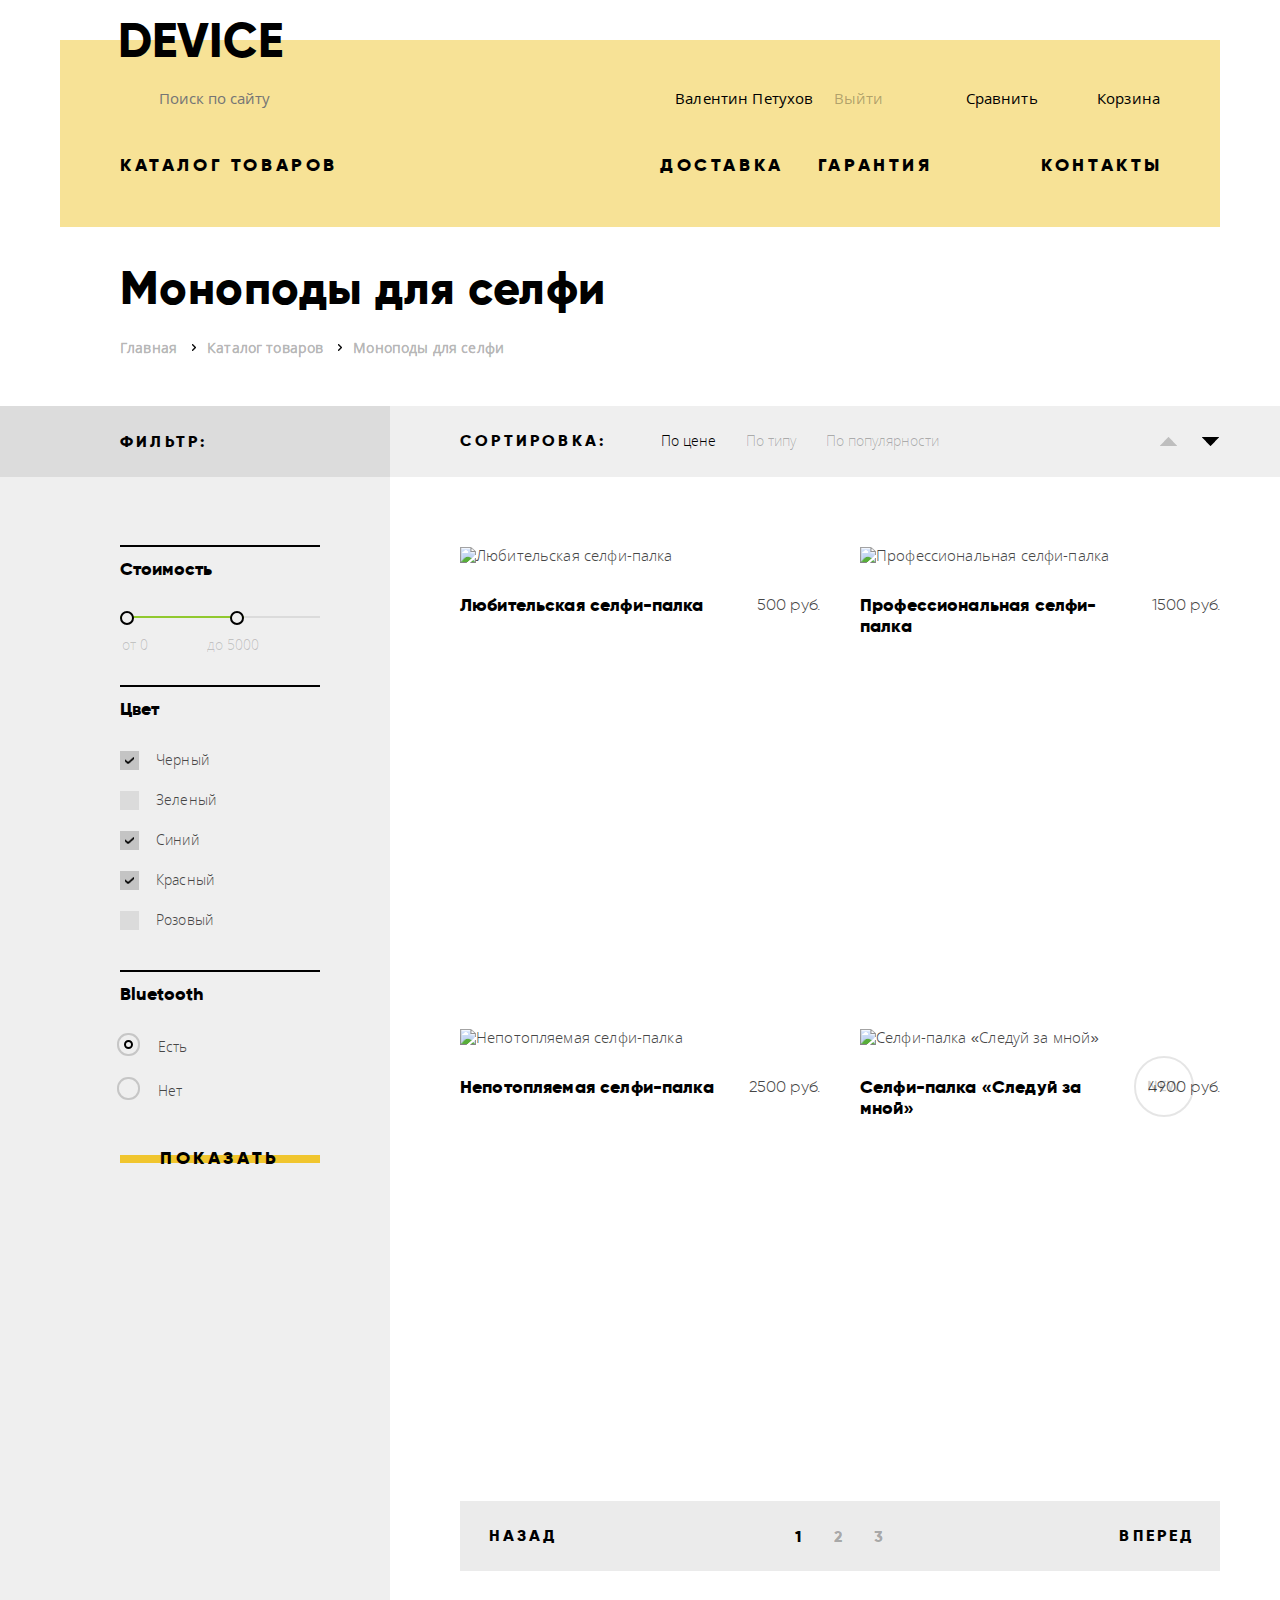
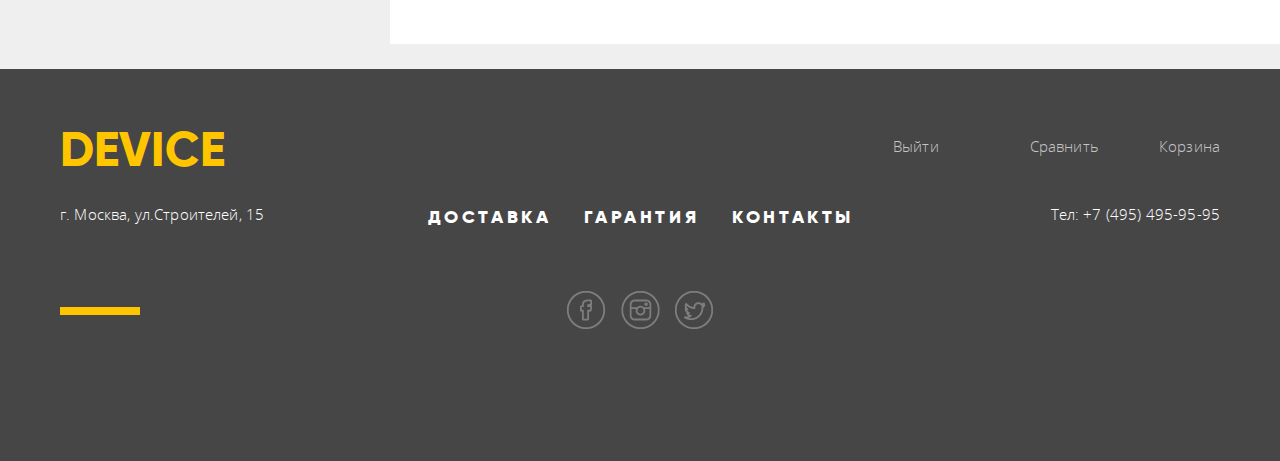
==== commit cf1a7f27: "Подключение минифицированного css" ====
--- a/catalog.html
+++ b/catalog.html
@@ -5,7 +5,7 @@
   <meta charset="utf-8">
   <title>HTML Academy: Девайс</title>
   <link rel="stylesheet" href="css/normalize.css">  
-  <link rel="stylesheet" href="css/style.css">
+  <link rel="stylesheet" href="css/style.min.css">
 </head>
 
 <body class="catalog-page">
--- a/css/style.min.css
+++ b/css/style.min.css
@@ -0,0 +1 @@
+body,html,p{font-size:15px;font-family:"Open Sans",Arial,sans-serif;color:#464646}@font-face{font-family:Gilroy;src:url(../fonts/gilroylight.woff2) format('woff2'),url(../fonts/gilroylight.woff) format('woff');font-weight:400}@font-face{font-family:Gilroy;src:url(../fonts/gilroyextrabold.woff2) format('woff2'),url(../fonts/gilroyextrabold.woff) format('woff');font-weight:700}@font-face{font-family:'Open Sans';src:url(../fonts/opensanslight.woff2) format('woff2'),url(../fonts/opensanslight.woff) format('woff');font-weight:100}@font-face{font-family:'Open Sans';src:url(../fonts/opensans.woff2) format('woff2'),url(../fonts/opensans.woff) format('woff');font-weight:400}body,html{font-weight:100;margin:0;padding:0;letter-spacing:.01em}body{min-width:1200px}p{line-height:30px;text-align:left;font-weight:400;letter-spacing:0}.home-services-description h3,.slides h2,h2{color:#000;font-size:47px;font-family:Gilroy,Arial,sans-serif;font-weight:700}.container{width:1160px;padding:0 20px;margin:0 auto}.slides h2{line-height:1.2;letter-spacing:.01em;margin:40px 0 18px;padding:42px 0 0;background:url(../img/line-white.png) left top no-repeat}.home-info-about-us h2,.home-info-contact h2{margin:-14px 0 38px -1px;line-height:1.2}.home-services-description h3{line-height:1.2;margin-top:0;margin-bottom:27px;letter-spacing:.03em}.main-navigation-list-item>a,a.slide-read-more{text-decoration:none;text-transform:uppercase;letter-spacing:.2em}.device-logo,footer .device-logo,header .device-logo{font-size:48px;font-family:Gilroy,Arial,sans-serif;font-weight:700}.device-logo{color:#000;line-height:1.2;text-transform:uppercase}footer .device-logo{color:#ffc600;line-height:1.2;position:absolute;text-decoration:none}footer a:hover{color:rgba(255,198,0,.6)}footer a:active{color:rgba(255,198,0,.3)}header .device-logo{margin-left:58px;text-decoration:none;color:#000;position:absolute;top:-28px;text-transform:uppercase}header a:hover{color:rgba(0,0,0,.6)}header a:active{color:rgba(0,0,0,.3)}.search input{margin:0;padding:0;float:left}.header-up-user-menu a,li.subnavigation-list-item a{font-size:15px;font-family:"Open Sans",Arial,sans-serif;color:#000;font-weight:400;line-height:36px;text-align:left;text-decoration:none}.main-navigation-list-item>a{font-size:18px;font-family:Gilroy,Arial,sans-serif;color:#000;font-weight:700;line-height:1.2}.slide-number{font-size:179px;font-family:Gilroy,Arial,sans-serif;color:#fff;font-weight:700;float:right;min-width:179px;min-height:132px;line-height:132px;margin:0;padding:0;position:absolute;right:50px;top:10px}.slide-features-large,a.slide-read-more{font-family:Gilroy,Arial,sans-serif;line-height:1.2}a.slide-read-more{font-size:18px;color:#000;font-weight:700;text-align:center;background-image:url(../img/line.png);background-repeat:repeat-x;background-position:0 50%;display:block;width:220px;margin-top:45px;margin-left:2px;margin-bottom:52px;padding:9px 0}a:active.slide-read-more,a:hover.slide-read-more{background-repeat:repeat}a:active.slide-read-more{color:rgba(0,0,0,.3)}.slide-features-large{font-size:36px;color:#000;text-align:left}.slide-featers-small{font-size:13px;font-family:"Open Sans",Arial,sans-serif;color:#464646;line-height:20px;font-weight:100;text-align:left;display:block;margin-top:10px;margin-left:1px}.catalog-row-1 h2,h1{line-height:1.2;color:#000;font-weight:900}header{margin-top:40px;padding:0 20px}.clearfix::after{content:"";display:table;clear:both}.header-up{margin:0 auto;padding:0 60px 0 63px}.heder-up-search{width:500px;min-height:16px;padding-left:40px;float:left}.header-up-user-menu{list-style:none;float:right;margin:0;padding:0;display:inline-block}.header-down{padding:25px 60px 50px}.title{padding:33px 0 37px 60px}h1{font-family:Gilroy,Arial,sans-serif;font-size:47px;letter-spacing:.01em;padding:0;margin:0 0 14px}.catalog{min-height:1263px;background:#efefef}.catalog-filter{width:330px;float:right;margin:0;padding:0}.catalog-filter-label{padding:26px 70px 26px 60px;margin:0}div.catalog-wrapper-sort-label{background:#efefef;padding:25px 0 26px 70px}.catalog-row-1 h2{font-size:16px;letter-spacing:.2em;text-transform:uppercase}footer,footer .user-menu a:hover{color:#fff}h2.catalog-wrapper-sort-label{float:left;margin:0;padding:0 55px 0 0}.catalog-goods{padding:60px 0 0 70px}.catalog-good{width:360px;min-height:462px;margin:10px 40px 10px 0;float:left;position:relative}.catalog-good:hover .good-action{display:block}.catalog-good:nth-child(2n){margin-right:0}.catalog-paginator{width:760px;height:70px;display:inline-block;text-align:center;background:#ebebeb;margin:0 0 73px 70px;line-height:70px}footer{background:#464646;padding:52px 0}.footer-up{min-height:39px;margin-bottom:20px}.footer-center,.footer-down{text-align:center;margin-bottom:63px}.footer-center{min-height:23px}.footer-down{min-height:43px}.home-carousel{min-height:485px;margin:0 0 100px;padding:0;position:relative}.slide-read-more{width:480px;min-height:20px;margin-bottom:65px;margin-right:80px;float:left}.logo li{width:260px;min-height:100px;float:left;display:inline-block;list-style:none;margin-right:40px}.logo li a.dji .logo li:last-child,.logo li:last-child{margin-right:0}.logo li a{width:260px;height:100px;display:block;line-height:100px;text-align:center;font-size:0;text-decoration:none;vertical-align:top}.home-info-about-us{width:560px;float:left;margin:0 40px 0 0;padding:0}.home-info-contact{float:right;width:560px}footer .user-menu a{color:#fff;font-size:15px;font-family:"Open Sans",Arial,sans-serif;color:rgba(255,255,255,.702);line-height:36px;text-align:left;text-decoration:none}footer .user-menu a:active{color:rgba(255,255,255,.3)}.address,.tel{font-family:"Open Sans",Arial,sans-serif;font-size:15px;color:#fff;line-height:30px;font-weight:100}.footer-up .user-menu{float:right;padding:0;margin-top:7px}.user-menu li{float:left;padding:0;margin:0 37px 0 0;list-style:none}.user-menu li:last-child{margin-right:0}.user-menu li:first-child{margin-right:45px}.footer-social li{float:left;list-style:none;margin:0 15px 0 0}.footer-social li:last-child{margin-right:0}.footer-menu li{float:left;list-style:none;margin:0 33px 0 0;display:inline-block}.catalog-wrapper-sort-order li{float:left;padding:0;margin:-4px 0 0 22px}.developer-logo,.tel{float:right}.footer-menu{margin:8px auto;padding:0;display:inline-block;list-style:none}.address{float:left}.footer-social{padding:0 53px 0 0;margin:-12px auto;display:inline-block;list-style:none}.catalog-wrapper{width:830px;float:left}.header-up-user-menu li{padding:0;margin:0 35px 0 0;display:inline-block}.header-up-user-menu li.name{margin-right:16px}.header-up-user-menu li.login{width:246px}.header-up-user-menu li:last-child{margin-right:0}.main-navigation-list{list-style:none;display:block;padding:0;margin:0}.main-navigation-list-item{float:left;display:inline-block;padding:0;margin:0 34px 0 0}.main-navigation-list-item:first-child,.main-navigation-list-item:last-child{margin:0}.main-navigation-list-item:last-child{padding:0;float:right;margin-right:-3px}.main-navigation-list-item:first-child{padding:0 20px 0 0;width:520px}.subnavigation-list{display:none;position:absolute;width:1040px;padding:20px 60px 35px;left:-60px;background:#f7e296;z-index:1000;list-style:none;letter-spacing:-.2px}.header-wrapper,.main-navigation-list-item.catalog-menu,.slide-info{position:relative}.main-navigation-list-item:hover .subnavigation-list,.subnavigation-list.active{display:block}.bread-crumbs{list-style:none;display:inline-block;padding:0;margin:0}.bread-crumbs li{font-size:14px;color:rgba(0,0,0,.3);font-family:"Open Sans",Arial,sans-serif;text-align:left;font-weight:700;line-height:36px;float:left;padding:0 0 0 30px;margin:0;background:url(../img/nav-arrow.png) 15px 50% no-repeat}.bread-crumbs li a{color:inherit;text-decoration:none}.bread-crumbs li a:hover{color:rgba(0,0,0,.6)}.bread-crumbs li a:active{color:rgba(0,0,0,.1)}.bread-crumbs li:first-child{padding:0;background:0 0}.catalog-sort{float:left;width:auto;display:block}.catalog-wrapper-sort-order,.catalog-wrapper-sort-value,.pages{list-style:none;margin:0;display:inline-block}.catalog-wrapper-sort-value{float:left;padding:1px 0;color:rgba(0,0,0,.3);font-size:14px;font-family:"Open sans",Arial,sans-serif;letter-spacing:0;line-height:18px}.catalog-wrapper-sort-value a:hover{color:rgba(0,0,0,.6)}.catalog-wrapper-sort-value .active a,.catalog-wrapper-sort-value a:active{color:rgba(0,0,0,1)}.catalog-wrapper-sort-order{float:right;padding:0}.catalog-wrapper-sort-value li{float:left;padding:0 30px 0 0;margin:0}.good-name-price{float:right;font-size:16px;line-height:1.2;letter-spacing:.01em;font-family:Gilroy,Arial,sans-serif;text-decoration:none;color:#464646;padding-top:0}.pages{padding:0}.catalog-paginator a.prev{width:126px;float:left;padding:25px 0}.catalog-paginator a.next:hover,.catalog-paginator a.prev:hover{background-color:#d9d9d9}.catalog-paginator a.next:active,.catalog-paginator a.prev:active{background-color:#d9d9d9;color:rgba(0,0,0,.3)}.next{width:126px;padding:25px 0;float:right}.pages li{float:left;min-width:40px;text-align:center}.search{width:400px;float:left;-webkit-box-sizing:content-box;box-sizing:content-box}.header-wrapper{padding-top:40px}.home .header-wrapper{padding-bottom:113px}.catalog-filter-form{padding:28px 70px 70px 60px}.catalog-filter-form span{font-family:"Open Sans",Arial,sans-serif;font-size:14px;line-height:40px}.color,ul.bluetooth{list-style:none;padding:0}.logo{padding:0;margin:0 auto}.home-services-menu{width:279px;padding:78px 0 48px;float:left;list-style:none;border-right:#000 solid 7px;margin-left:-2px}.home-services-description{width:700px;padding:68px 58px 0 115px;float:left;list-style:none;min-height:237px}.home-popular-list{padding:0;margin:0 0 70px;list-style:none}.home-popular-item{width:160px;float:left;margin-right:40px}.home-popular-item:last-child{margin-right:0}.companies-list{margin:68px 0 55px;padding:0}ul.companies-list li{font-size:16px;font-family:Gilroy,Arial,sans-serif;color:#000;line-height:40px;letter-spacing:0;text-align:left;font-weight:700;background-image:url(../img/circle-30.png);list-style:none;padding-left:35px;background-repeat:no-repeat;background-position:0 50%}.home-info{margin:0 0 83px}.home-info-about-us p,.home-info-contact p{margin:0 0 29px;font-size:15px;font-family:"Open Sans",Arial,sans-serif;color:#464646;line-height:30px;text-align:left;letter-spacing:0}.home-info-map{margin:40px 0 67px}.home-services-menu li{width:150px;padding:0 120px 20px 0;text-align:center;margin-left:3px}.home-services-menu li:first-child{padding-bottom:25px}.home-services-menu li:last-child{margin-top:6px}.home-services-description li{padding:0 240px 0 0;display:none;background-repeat:no-repeat}.home-services-description li.delivery{background-image:url(../img/delivery.png);background-position:560px 17px}.home-services-description li.warranty{padding-top:21px;background-image:url(../img/warranty.png);background-position:532px 2px}.home-services-description li.credit{padding-top:21px;background-image:url(../img/credit.png);background-position:534px 2px}.home-services-description li.active{display:block}.home-popular-item a{font-size:18px;font-family:Gilroy,Arial,sans-serif;color:#000;font-weight:700;line-height:1.2;text-decoration:none}.homecarousel li{min-height:486px}.slides{list-style:none;margin:-113px 0 0;padding:0}.slides p{line-height:2;margin:0;padding:0}.slide-features li{list-style:none;display:inline-block;float:left;margin-right:78px}.slide-features li:last-child{margin-right:0}.slider-indicators{position:absolute;right:66px;bottom:147px;padding:0;margin:0}.slider-indicators li{display:block;padding:0;margin:0;float:left;width:33px}.catalog-column-1{float:left;background:#efefef}.catalog-row-1 .catalog-column-1{background:#dcdcdc}.catalog-column-2{float:left}.slides .slide{display:none;min-height:495px}.slide.active{display:block}.catalog-row-2 .catalog-column-2{background:#FFF}.search input.button{display:none}.search input[name=search-string]{font-weight:400;line-height:2.4;border:0;margin:-6px 0 6px;height:48px;width:269px;color:rgba(0,0,0,.3);padding:0 0 0 36px;box-sizing:content-box;background:url(../img/search.png) left center no-repeat;border-bottom:2px solid transparent}.search input[name=search-string]:focus~input.button,.search input[name=search-string],.search.focus input.button{font-size:15px;font-family:"Open Sans",Arial,sans-serif;-webkit-box-sizing:content-box}.search input[name=search-string]:focus{color:rgba(0,0,0,1);border-bottom:2px solid #000;outline:0}.search input[name=search-string]:hover{color:rgba(0,0,0,.6)}.search input[name=search-string]:focus~input.button,.search.focus input.button{padding:0;margin:-6px 0 0;display:inline-block;width:85px;height:46px;border:2px solid #000;color:#000;line-height:36px;text-align:center;cursor:pointer;box-sizing:content-box;background:0 0}.footer-center .footer-menu a,.home-services-menu li a{font-family:Gilroy;font-weight:700;text-transform:uppercase;letter-spacing:.2em}.search input[name=search-string]:focus~input.button:hover{background:#000;color:#fff}.search input[name=search-string]:focus~input.button:active{background:#000;color:rgba(255,255,255,.3)}.home-popular-item a .icon-bg{background-color:rgba(240,197,46,.5);display:block;margin-bottom:35px}.home-popular-item a:active .icon-bg,.home-popular-item a:hover .icon-bg{background-color:rgba(240,197,46,1)}.home-popular-item a .icon{background-image:url(../img/poppular.png);background-position:0 0;width:160px;height:160px;display:block}.home-popular-item a:active .icon{opacity:.3}.home-popular-item a .icon.ico1{background-position:0 0}.home-popular-item a .icon.ico2{background-position:-200px 0}.home-popular-item a .icon.ico3{background-position:-400px 0}.home-popular-item a .icon.ico4{background-position:-600px 0}.home-popular-item a .icon.ico5{background-position:-800px 0}.home-popular-item a .icon.ico6{background-position:-1000px 0}.home-logotypes img{background-blend-mode:overlay;opacity:.2}.logo li a.srgadgets{background:url(../img/logo-2-black.png);opacity:.2}.logo li a.srgadgets:hover{background:url(../img/logo-2-color.png);opacity:1}.logo li a.gopro{background:url(../img/logo-3-black.png);opacity:.2}.logo li a.gopro:hover{background:url(../img/logo-3-color.png);opacity:1}.logo li a.vive{background:url(../img/logo-4-black.png);opacity:.2}.logo li a.vive:hover{background:url(../img/logo-4-color.png);opacity:1}.logo li a.dji{background:url(../img/logo-1-black.png);opacity:.2}.logo li a.dji:hover{background:url(../img/logo-1-color.png);opacity:1}.footer-center .footer-menu a{font-size:18px;color:#fff;line-height:1.2;text-align:left;text-decoration:none}.footer-center .footer-menu a:hover{color:rgba(255,255,255,.6)}.footer-center .footer-menu a:active{color:rgba(255,255,255,.3)}.footer-down a.developer-logo{text-decoration:none;font-size:0;vertical-align:top;background-image:url(../img/htmlacademy.png);background-repeat:no-repeat;width:27px;height:36px;margin-top:-10px}.footer-down a.developer-logo:hover{opacity:.6}.footer-down a.developer-logo:active{opacity:.3}.footer-social a{text-decoration:none;font-size:0;vertical-align:top;background-image:url(../img/social.png);width:39px;height:38px;display:block;opacity:.3}.home-info-read-more,.home-services-menu li a{text-align:center;text-decoration:none;font-size:18px;display:block}.footer-social a:hover{opacity:.6}.footer-social a:active{opacity:.1}.footer-social a.instagram{background-position:-54px 0}.footer-social a.twiter{background-position:-109px 0}.home-services-menu li a{color:#000;background-image:url(../img/line.png);background-repeat:repeat-x;background-position:0 50%;line-height:40px;width:162px;height:40px}.good-action-cart,.home-info-read-more{text-transform:uppercase;line-height:1.2;letter-spacing:.2em;font-family:Gilroy,Arial,sans-serif;font-weight:700}.home-services-menu li a:hover{background-repeat:repeat}.home-services-menu li a:active,.home-services-menu li.active a{color:#f7e184;background:#000;padding-right:120px;margin:0}.home-info-read-more{color:#000;background-image:url(../img/line.png);background-repeat:repeat-x;background-position:0 50%;width:260px;padding:9px 0}.home-info-read-more:hover{background-repeat:repeat}.home-info-read-more:active{background-repeat:repeat;color:rgba(0,0,0,.3)}.home-popular-item a:active .text{opacity:.3}.user-menu a .action-icon{width:13px;height:12px;display:inline-block;margin-right:10px;color:#ffc600;opacity:.6;background-repeat:no-repeat;background-position:center}.user-menu a:hover .action-icon{opacity:1}.user-menu a:active .action-icon{opacity:.3}.login .action-icon,.logout .action-icon{background-image:url(../img/user.png)}.compare .action-icon{background-image:url(../img/compare.png)}.cart .action-icon{background-image:url(../img/cart.png)}.yellow-line{float:left;background:#ffc600;width:80px;height:8px;margin-top:4px}.black-line{background:#000;width:80px;height:8px;margin-top:92px;margin-bottom:55px}.grey-bg{background:linear-gradient(0deg,#e5e5e5 285px,#fff 250px)}.home-services{padding-bottom:51px;margin-bottom:94px}.slide-features{float:left;width:460px;margin:0;padding:0}.login .black-icon,.name .black-icon{background-image:url(../img/user_black.png)}.logout a{color:rgba(0,0,0,.3);margin-right:23px}.header-up-user-menu .black-icon{width:13px;height:12px;display:inline-block;margin-right:7px;color:#000;opacity:1;background-repeat:no-repeat;background-position:center}.login .black-icon{margin-right:12px}.header-up-user-menu a:hover .black-icon{opacity:.6}.header-up-user-menu a:active .black-icon{opacity:.3}.compare .black-icon{background-image:url(../img/compare_black.png)}.cart .black-icon{background-image:url(../img/cart_black.png)}.slide-info{float:left;width:520px;margin-left:20px}.slider-indicators li button{width:20px;height:20px;background:url(../img/circle.png) 50% 50% no-repeat;opacity:.3;padding:0;margin:0;border:none;cursor:pointer}.slider-indicators li button:hover{opacity:.4}.slider-indicators li button:active,.slider-indicators li.active button{opacity:1}.slide-img{float:left;width:580px;text-align:center;margin:0;padding:0}.main-navigation-list-item.catalog-menu>a{padding-right:28px;background:url(../img/plus.png) 100% 50% no-repeat}.main-navigation-list-item.catalog-menu>a:hover{opacity:.6}.main-navigation-list-item.catalog-menu a:active{opacity:.3}.subnavigation-list-category{float:left;margin:0 59px 0 0;padding:0}.subnavigation-list-category ul{list-style:none;padding:0;margin:0}.subnavigation-list-category:last-child{margin:0 0 0 17px}.subnavigation-list-category a:hover{color:rgba(0,0,0,.6)}.catalog-wrapper-sort-order button{font-size:0;border:none;width:20px;height:18px;background:url(../img/sort-up.png) 50% 50% no-repeat;opacity:.2;cursor:pointer;padding:0;margin:0}.catalog-wrapper-sort-order button.desc{background:url(../img/sort-down.png) 50% 50% no-repeat}.catalog-wrapper-sort-order button:hover{opacity:.4}.catalog-wrapper-sort-order .active button,.catalog-wrapper-sort-order button:active{opacity:1}.good-action{position:absolute;top:0;left:0;width:360px;height:380px;background:rgba(238,238,238,.7);text-align:center;display:none}.good-action a{display:block;text-decoration:none}.good-action-cart{width:170px;margin:174px auto 16px;padding:15px;background-image:url(../img/line.png);background-repeat:repeat-x;background-position:center;font-size:18px;color:#000}.good-action-cart:active,.good-action-cart:hover{background-repeat:repeat}.good-action-cart:active{color:rgba(0,0,0,.3)}.good-action-compare{font-family:"Open Sans",Arial,sans-serif;font-size:13px;line-height:36px;color:rgba(0,0,0,.5);margin:0 auto}.good-action-compare:hover{color:rgba(0,0,0,1)}.good-action-compare:active{color:rgba(0,0,0,.2)}.good-name-link{font-size:18px;font-family:Gilroy,Arial,sans-serif;font-weight:900;line-height:1.2;text-decoration:none;color:#000}.catalog-wrapper-sort-value a{font-family:"Open Sans",Arial,sans-serif;font-size:14px;color:rgba(0,0,0,.3);line-height:18px;letter-spacing:0;text-decoration:none}.catalog-paginator a,.filter-label-with-border,.pages .active{font-family:Gilroy,Arial,sans-serif;line-height:1.2;font-weight:900}.catalog-paginator a,.pages .active{font-size:16px;letter-spacing:.2em;color:rgba(0,0,0,1);text-decoration:none;text-transform:uppercase}.pages a{color:rgba(0,0,0,.3)}.filter-label-with-border{font-size:18px;color:#000;text-transform:none;border-top:2px solid #000;padding:12px 0 29px;margin:40px 0 0}.filter-ul{margin:-10px;padding:0;list-style:none}.filter-ul li{padding:0 10px;margin:0 auto}.filter-ul label{font-family:"Open Sans",Arial,sans-serif;font-size:14px;line-height:40px;letter-spacing:.01em}.catalog-filter-form input[type=submit],.good-name h3,.price-range-label,.write-us-form label,.write-us-form-button{font-family:Gilroy,Arial,sans-serif}.filter-ul input[type=radio]{display:none}.filter-ul input[type=radio]+span{padding:5px;border:2px solid #c6c6c6;display:inline-block;border-radius:11px;margin:0 18px -4px 0;cursor:pointer}.filter-ul input[type=radio]+span>span{width:5px;height:5px;display:block;border:2px solid transparent;border-radius:5px}.filter-ul input[type=radio]+span:hover{border-color:#bcbcbc}.filter-ul input[type=radio]+span:active{border-color:#acacac}.filter-ul input[type=radio]+span:active>span,.filter-ul input[type=radio]:checked+span>span{border:2px solid rgba(0,0,0,1)}.filter-ul input[type=radio]:checked+span:active>span{border:2px solid transparent}.filter-ul input[type=checkbox]{display:none}.filter-ul input[type=checkbox]~label>span{padding:5px;background:#dbdbdb;display:inline-block;margin:0 17px -5px 0;cursor:pointer}.filter-ul input[type=checkbox]~label>span>span{width:9px;height:9px;display:block}.filter-ul input[type=checkbox]:checked~label>span{background:#c4c4c4}.filter-ul input[type=checkbox]~label>span:hover{background:#cecece}.filter-ul input[type=checkbox]:checked~label>span>span,.filter-ul input[type=checkbox]~label>span:active>span{background:url(../img/tick.png) 50% 50% no-repeat}.filter-ul input[type=checkbox]:checked~label>span:active>span{background:0 0}.catalog-filter-form input[type=submit],.write-us-form-button{width:200px;padding:15px;background:url(../img/line.png) center repeat-x;font-size:18px;line-height:1.2;letter-spacing:.2em;font-weight:700;text-transform:uppercase;color:#000;margin-top:31px;border:none;cursor:pointer;outline:0}.catalog-filter-form input[type=submit]:hover,.write-us-form-button:hover{background-repeat:repeat}.catalog-filter-form input[type=submit]:active,.write-us-form-button:active{background-repeat:repeat;color:rgba(0,0,0,.3)}.search.focus{border-bottom:1px solid #000}.catalog-row-2{background:-webkit-gradient(linear,left top,right top,color-stop(50%,#efefef),color-stop(50%,#fff));background:linear-gradient(90deg,#efefef 50%,#fff 50%)}.catalog-row-1{background:-webkit-gradient(linear,left top,right top,color-stop(50%,#dcdcdc),color-stop(50%,#efefef));background:linear-gradient(90deg,#dcdcdc 50%,#efefef 50%)}.header-background{background:#f7e296;width:1160px;padding:0}.good-name h3{padding:0;margin:0;line-height:1.2;font-size:18px;float:left;width:260px}.price-range-background{background:#dbdbdb;height:2px;margin:6px 0 67px}.price-range{background:#91c92f;height:2px;width:62%;position:relative}.price-range-pointer{height:10px;width:10px;background:#eee;border:2px solid #000;border-radius:10px;top:-5px;position:absolute;cursor:pointer}.price-range-pointer.min{left:0}.price-range-pointer.max{right:0}.price-range-pointer:active{background:#91c92f;border-color:#fff;-webkit-box-shadow:0 5px 5px rgba(0,0,0,.75);box-shadow:0 5px 5px rgba(0,0,0,.75)}.price-range-label{position:absolute;top:12px;font-size:14px;line-height:22.27px;letter-spacing:0;font-weight:100;width:60px;color:rgba(0,0,0,.2);margin:0;padding:0}.price-range-label.max{left:-25px}.catalog-good.new::after{content:"NEW";position:absolute;top:27px;right:26px;color:rgba(0,0,0,.2);border:2px solid rgba(0,0,0,.1);width:56px;text-align:center;border-radius:56px;font-size:14px;line-height:1.2;font-weight:900;letter-spacing:.05em;padding:20px 0}@-webkit-keyframes bounce{0%{-webkit-transform:translateY(-2000px);transform:translateY(-2000px)}70%{-webkit-transform:translateY(30px);transform:translateY(30px)}90%{-webkit-transform:translateY(-10px);transform:translateY(-10px)}100%{-webkit-transform:translateY(0);transform:translateY(0)}}@keyframes bounce{0%{-webkit-transform:translateY(-2000px);transform:translateY(-2000px)}70%{-webkit-transform:translateY(30px);transform:translateY(30px)}90%{-webkit-transform:translateY(-10px);transform:translateY(-10px)}100%{-webkit-transform:translateY(0);transform:translateY(0)}}@-webkit-keyframes shake{0%,100%{-webkit-transform:translateX(0);transform:translateX(0)}10%,30%,50%,70%,90%{-webkit-transform:translateX(-10px);transform:translateX(-10px)}20%,40%,60%,80%{-webkit-transform:translateX(10px);transform:translateX(10px)}}@keyframes shake{0%,100%{-webkit-transform:translateX(0);transform:translateX(0)}10%,30%,50%,70%,90%{-webkit-transform:translateX(-10px);transform:translateX(-10px)}20%,40%,60%,80%{-webkit-transform:translateX(10px);transform:translateX(10px)}}.popup{display:none;width:960px;position:absolute;z-index:10000;min-height:500px;left:50%;top:50%;margin-left:-480px;margin-top:-250px;background:#fff;-webkit-box-shadow:0 10px 20px rgba(0,0,0,.2);box-shadow:0 10px 20px rgba(0,0,0,.2)}.popup.map{background:url(../img/map-big.png) 50% 50% no-repeat}.popup-overlay{position:fixed;overflow:auto;left:0;top:0;width:100%;height:100%;display:none}.popup-overlay.active,.popup.active{display:block}.popup-close{width:54.6px;height:54.6px;background:url(../img/modal-close.png) 50% 50% no-repeat rgba(240,197,46,.5);font-size:0;position:absolute;right:22px;top:22px;border:none;border-radius:54px;cursor:pointer;outline:0}.popup-close:focus,.popup-close:hover{outline:0;background:url(../img/modal-close.png) 50% 50% no-repeat rgba(240,197,46,1)}.popup.active{-webkit-animation:bounce .6s;animation:bounce .6s}.popup.error{-webkit-animation:shake .6s;animation:shake .6s}.write-us-form{margin:80px}.write-us-form label{display:block;font-size:18px;line-height:18px;font-weight:900;color:#000;margin-bottom:12px}.write-us-form input[type=email],.write-us-form input[type=text],.write-us-form textarea{font-family:"Open Sans",Arial,sans-serif;font-size:14px;line-height:18px;font-weight:900;color:rgba(70,70,70,.4);background-color:rgba(229,229,229,.5);border:none;margin-bottom:38px;padding:16px 22px;width:316px}.write-us-form textarea{width:716px;height:123px;margin-bottom:7px}.write-us-form input[type=email]:hover,.write-us-form input[type=text]:hover,.write-us-form textarea:hover{background-color:rgba(229,229,229,.8)}.write-us-form input[type=email]:focus,.write-us-form input[type=text]:focus,.write-us-form textarea:focus{background-color:#fff;color:rgba(70,70,70,1);outline:0;-webkit-box-shadow:inset 0 0 0 3px rgba(240,197,46,.5);box-shadow:inset 0 0 0 3px rgba(240,197,46,.5)}.write-us-form input[type=email].error,.write-us-form input[type=text].error,.write-us-form textarea.error{background-color:rgba(237,181,181,.5)}.write-us-form-col{width:50%;float:left}.good-name{margin-top:30px;margin-bottom:30px}.filter-ul.bluetooth li{padding:3px 8px 1px 7px}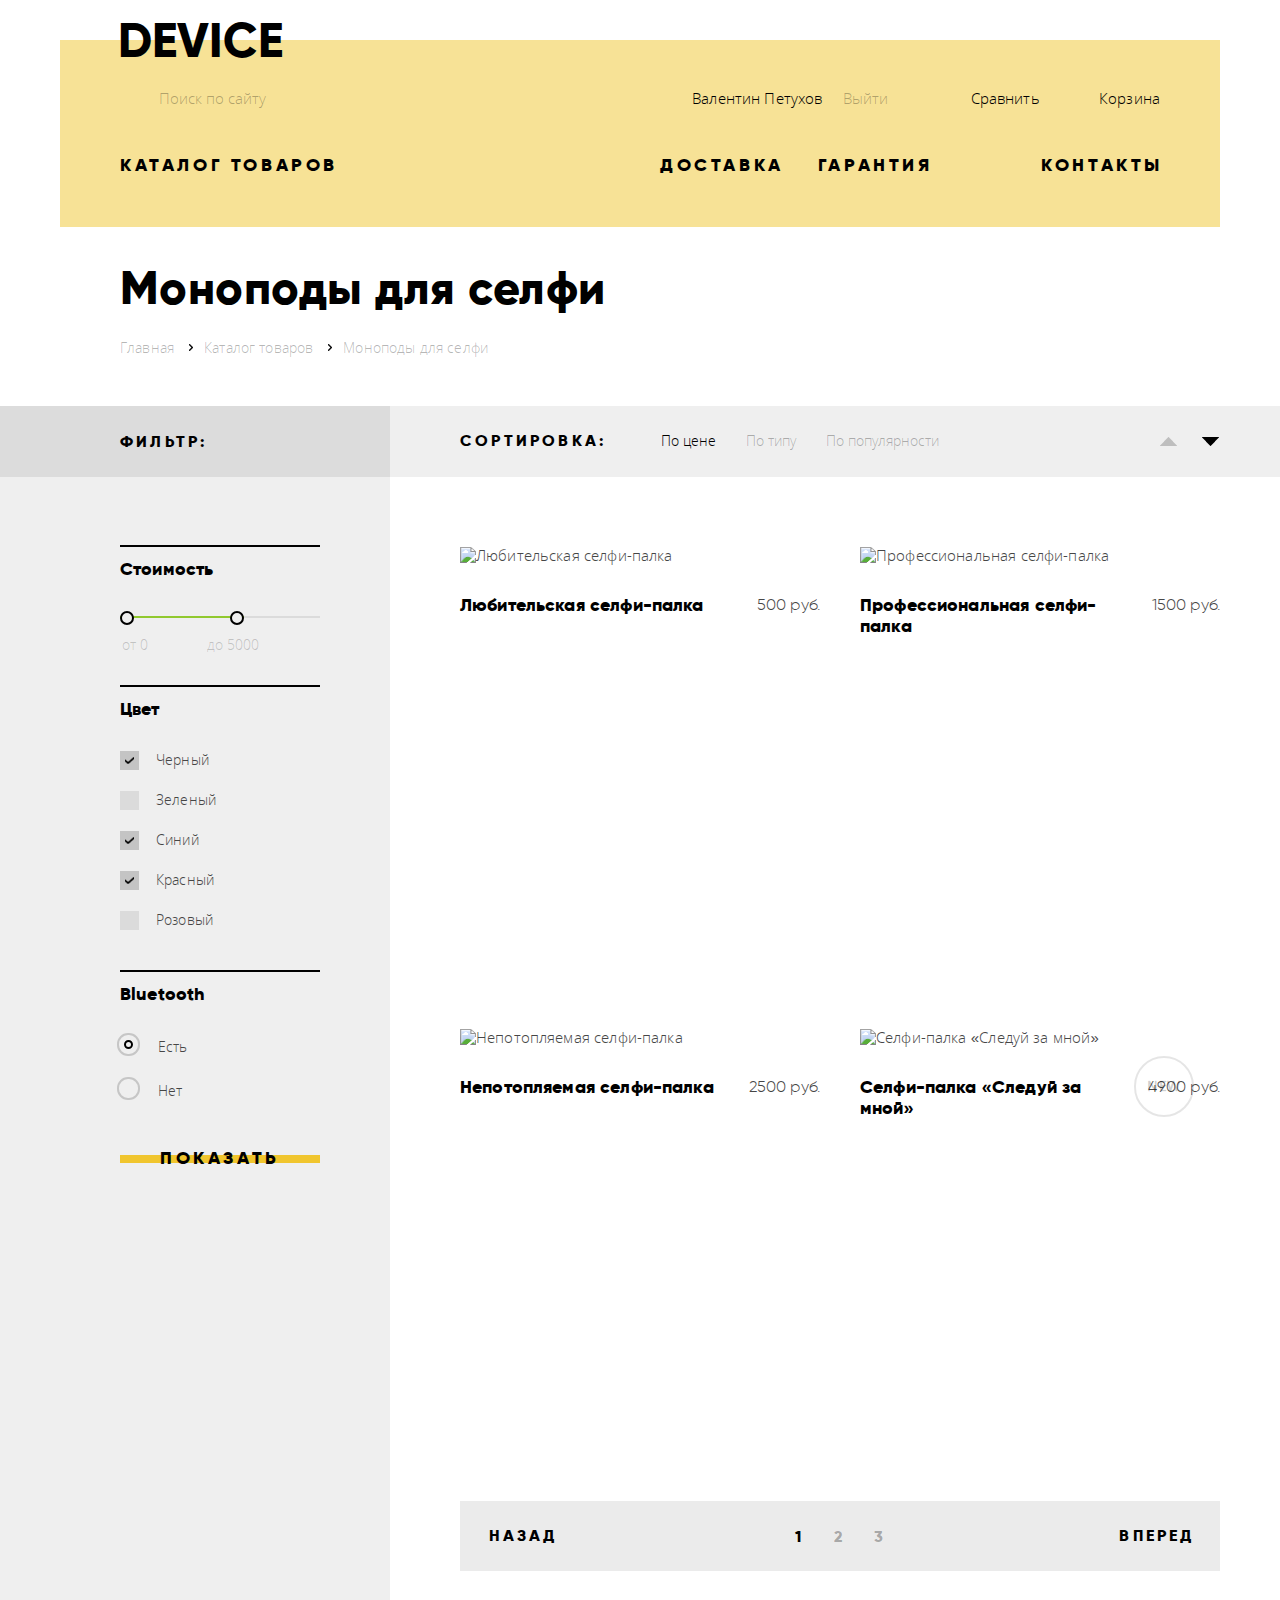
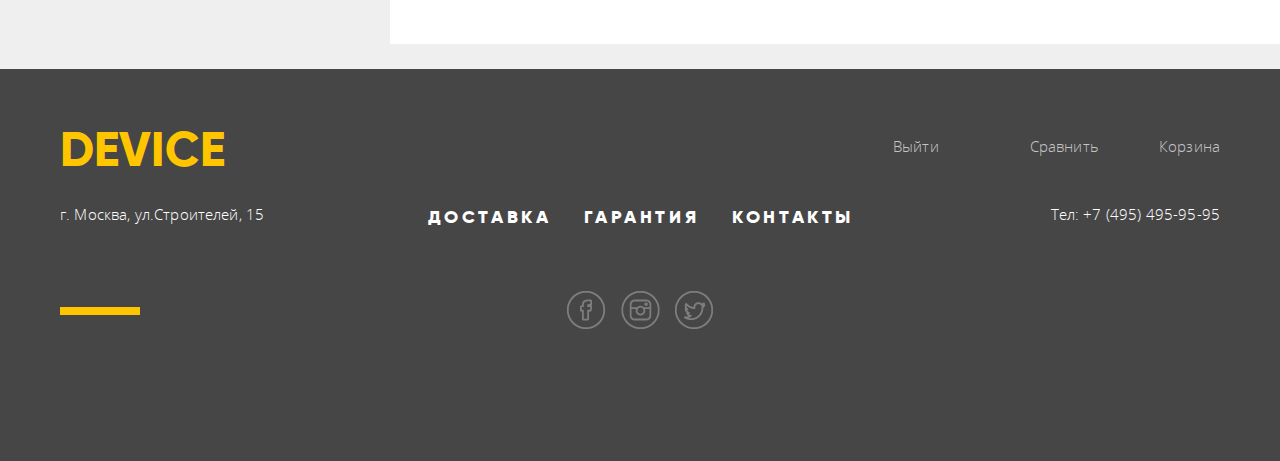
==== commit 217ad6a4: "Б17" ====
--- a/catalog.html
+++ b/catalog.html
@@ -254,7 +254,7 @@
           <li><a href="#" class="instagram">Instagram</a></li>
           <li><a href="#" class="twiter">Twiter</a></li>
         </ul>
-        <a href="#" class="developer-logo">htmlacademy.ru</a>
+        <a href="https://htmlacademy.ru/intensive/htmlcss" class="developer-logo">htmlacademy.ru</a>
       </div>
     </div>
   </footer>
--- a/css/style.min.css
+++ b/css/style.min.css
@@ -1 +1 @@
-body,html,p{font-size:15px;font-family:"Open Sans",Arial,sans-serif;color:#464646}@font-face{font-family:Gilroy;src:url(../fonts/gilroylight.woff2) format('woff2'),url(../fonts/gilroylight.woff) format('woff');font-weight:400}@font-face{font-family:Gilroy;src:url(../fonts/gilroyextrabold.woff2) format('woff2'),url(../fonts/gilroyextrabold.woff) format('woff');font-weight:700}@font-face{font-family:'Open Sans';src:url(../fonts/opensanslight.woff2) format('woff2'),url(../fonts/opensanslight.woff) format('woff');font-weight:100}@font-face{font-family:'Open Sans';src:url(../fonts/opensans.woff2) format('woff2'),url(../fonts/opensans.woff) format('woff');font-weight:400}body,html{font-weight:100;margin:0;padding:0;letter-spacing:.01em}body{min-width:1200px}p{line-height:30px;text-align:left;font-weight:400;letter-spacing:0}.home-services-description h3,.slides h2,h2{color:#000;font-size:47px;font-family:Gilroy,Arial,sans-serif;font-weight:700}.container{width:1160px;padding:0 20px;margin:0 auto}.slides h2{line-height:1.2;letter-spacing:.01em;margin:40px 0 18px;padding:42px 0 0;background:url(../img/line-white.png) left top no-repeat}.home-info-about-us h2,.home-info-contact h2{margin:-14px 0 38px -1px;line-height:1.2}.home-services-description h3{line-height:1.2;margin-top:0;margin-bottom:27px;letter-spacing:.03em}.main-navigation-list-item>a,a.slide-read-more{text-decoration:none;text-transform:uppercase;letter-spacing:.2em}.device-logo,footer .device-logo,header .device-logo{font-size:48px;font-family:Gilroy,Arial,sans-serif;font-weight:700}.device-logo{color:#000;line-height:1.2;text-transform:uppercase}footer .device-logo{color:#ffc600;line-height:1.2;position:absolute;text-decoration:none}footer a:hover{color:rgba(255,198,0,.6)}footer a:active{color:rgba(255,198,0,.3)}header .device-logo{margin-left:58px;text-decoration:none;color:#000;position:absolute;top:-28px;text-transform:uppercase}header a:hover{color:rgba(0,0,0,.6)}header a:active{color:rgba(0,0,0,.3)}.search input{margin:0;padding:0;float:left}.header-up-user-menu a,li.subnavigation-list-item a{font-size:15px;font-family:"Open Sans",Arial,sans-serif;color:#000;font-weight:400;line-height:36px;text-align:left;text-decoration:none}.main-navigation-list-item>a{font-size:18px;font-family:Gilroy,Arial,sans-serif;color:#000;font-weight:700;line-height:1.2}.slide-number{font-size:179px;font-family:Gilroy,Arial,sans-serif;color:#fff;font-weight:700;float:right;min-width:179px;min-height:132px;line-height:132px;margin:0;padding:0;position:absolute;right:50px;top:10px}.slide-features-large,a.slide-read-more{font-family:Gilroy,Arial,sans-serif;line-height:1.2}a.slide-read-more{font-size:18px;color:#000;font-weight:700;text-align:center;background-image:url(../img/line.png);background-repeat:repeat-x;background-position:0 50%;display:block;width:220px;margin-top:45px;margin-left:2px;margin-bottom:52px;padding:9px 0}a:active.slide-read-more,a:hover.slide-read-more{background-repeat:repeat}a:active.slide-read-more{color:rgba(0,0,0,.3)}.slide-features-large{font-size:36px;color:#000;text-align:left}.slide-featers-small{font-size:13px;font-family:"Open Sans",Arial,sans-serif;color:#464646;line-height:20px;font-weight:100;text-align:left;display:block;margin-top:10px;margin-left:1px}.catalog-row-1 h2,h1{line-height:1.2;color:#000;font-weight:900}header{margin-top:40px;padding:0 20px}.clearfix::after{content:"";display:table;clear:both}.header-up{margin:0 auto;padding:0 60px 0 63px}.heder-up-search{width:500px;min-height:16px;padding-left:40px;float:left}.header-up-user-menu{list-style:none;float:right;margin:0;padding:0;display:inline-block}.header-down{padding:25px 60px 50px}.title{padding:33px 0 37px 60px}h1{font-family:Gilroy,Arial,sans-serif;font-size:47px;letter-spacing:.01em;padding:0;margin:0 0 14px}.catalog{min-height:1263px;background:#efefef}.catalog-filter{width:330px;float:right;margin:0;padding:0}.catalog-filter-label{padding:26px 70px 26px 60px;margin:0}div.catalog-wrapper-sort-label{background:#efefef;padding:25px 0 26px 70px}.catalog-row-1 h2{font-size:16px;letter-spacing:.2em;text-transform:uppercase}footer,footer .user-menu a:hover{color:#fff}h2.catalog-wrapper-sort-label{float:left;margin:0;padding:0 55px 0 0}.catalog-goods{padding:60px 0 0 70px}.catalog-good{width:360px;min-height:462px;margin:10px 40px 10px 0;float:left;position:relative}.catalog-good:hover .good-action{display:block}.catalog-good:nth-child(2n){margin-right:0}.catalog-paginator{width:760px;height:70px;display:inline-block;text-align:center;background:#ebebeb;margin:0 0 73px 70px;line-height:70px}footer{background:#464646;padding:52px 0}.footer-up{min-height:39px;margin-bottom:20px}.footer-center,.footer-down{text-align:center;margin-bottom:63px}.footer-center{min-height:23px}.footer-down{min-height:43px}.home-carousel{min-height:485px;margin:0 0 100px;padding:0;position:relative}.slide-read-more{width:480px;min-height:20px;margin-bottom:65px;margin-right:80px;float:left}.logo li{width:260px;min-height:100px;float:left;display:inline-block;list-style:none;margin-right:40px}.logo li a.dji .logo li:last-child,.logo li:last-child{margin-right:0}.logo li a{width:260px;height:100px;display:block;line-height:100px;text-align:center;font-size:0;text-decoration:none;vertical-align:top}.home-info-about-us{width:560px;float:left;margin:0 40px 0 0;padding:0}.home-info-contact{float:right;width:560px}footer .user-menu a{color:#fff;font-size:15px;font-family:"Open Sans",Arial,sans-serif;color:rgba(255,255,255,.702);line-height:36px;text-align:left;text-decoration:none}footer .user-menu a:active{color:rgba(255,255,255,.3)}.address,.tel{font-family:"Open Sans",Arial,sans-serif;font-size:15px;color:#fff;line-height:30px;font-weight:100}.footer-up .user-menu{float:right;padding:0;margin-top:7px}.user-menu li{float:left;padding:0;margin:0 37px 0 0;list-style:none}.user-menu li:last-child{margin-right:0}.user-menu li:first-child{margin-right:45px}.footer-social li{float:left;list-style:none;margin:0 15px 0 0}.footer-social li:last-child{margin-right:0}.footer-menu li{float:left;list-style:none;margin:0 33px 0 0;display:inline-block}.catalog-wrapper-sort-order li{float:left;padding:0;margin:-4px 0 0 22px}.developer-logo,.tel{float:right}.footer-menu{margin:8px auto;padding:0;display:inline-block;list-style:none}.address{float:left}.footer-social{padding:0 53px 0 0;margin:-12px auto;display:inline-block;list-style:none}.catalog-wrapper{width:830px;float:left}.header-up-user-menu li{padding:0;margin:0 35px 0 0;display:inline-block}.header-up-user-menu li.name{margin-right:16px}.header-up-user-menu li.login{width:246px}.header-up-user-menu li:last-child{margin-right:0}.main-navigation-list{list-style:none;display:block;padding:0;margin:0}.main-navigation-list-item{float:left;display:inline-block;padding:0;margin:0 34px 0 0}.main-navigation-list-item:first-child,.main-navigation-list-item:last-child{margin:0}.main-navigation-list-item:last-child{padding:0;float:right;margin-right:-3px}.main-navigation-list-item:first-child{padding:0 20px 0 0;width:520px}.subnavigation-list{display:none;position:absolute;width:1040px;padding:20px 60px 35px;left:-60px;background:#f7e296;z-index:1000;list-style:none;letter-spacing:-.2px}.header-wrapper,.main-navigation-list-item.catalog-menu,.slide-info{position:relative}.main-navigation-list-item:hover .subnavigation-list,.subnavigation-list.active{display:block}.bread-crumbs{list-style:none;display:inline-block;padding:0;margin:0}.bread-crumbs li{font-size:14px;color:rgba(0,0,0,.3);font-family:"Open Sans",Arial,sans-serif;text-align:left;font-weight:700;line-height:36px;float:left;padding:0 0 0 30px;margin:0;background:url(../img/nav-arrow.png) 15px 50% no-repeat}.bread-crumbs li a{color:inherit;text-decoration:none}.bread-crumbs li a:hover{color:rgba(0,0,0,.6)}.bread-crumbs li a:active{color:rgba(0,0,0,.1)}.bread-crumbs li:first-child{padding:0;background:0 0}.catalog-sort{float:left;width:auto;display:block}.catalog-wrapper-sort-order,.catalog-wrapper-sort-value,.pages{list-style:none;margin:0;display:inline-block}.catalog-wrapper-sort-value{float:left;padding:1px 0;color:rgba(0,0,0,.3);font-size:14px;font-family:"Open sans",Arial,sans-serif;letter-spacing:0;line-height:18px}.catalog-wrapper-sort-value a:hover{color:rgba(0,0,0,.6)}.catalog-wrapper-sort-value .active a,.catalog-wrapper-sort-value a:active{color:rgba(0,0,0,1)}.catalog-wrapper-sort-order{float:right;padding:0}.catalog-wrapper-sort-value li{float:left;padding:0 30px 0 0;margin:0}.good-name-price{float:right;font-size:16px;line-height:1.2;letter-spacing:.01em;font-family:Gilroy,Arial,sans-serif;text-decoration:none;color:#464646;padding-top:0}.pages{padding:0}.catalog-paginator a.prev{width:126px;float:left;padding:25px 0}.catalog-paginator a.next:hover,.catalog-paginator a.prev:hover{background-color:#d9d9d9}.catalog-paginator a.next:active,.catalog-paginator a.prev:active{background-color:#d9d9d9;color:rgba(0,0,0,.3)}.next{width:126px;padding:25px 0;float:right}.pages li{float:left;min-width:40px;text-align:center}.search{width:400px;float:left;-webkit-box-sizing:content-box;box-sizing:content-box}.header-wrapper{padding-top:40px}.home .header-wrapper{padding-bottom:113px}.catalog-filter-form{padding:28px 70px 70px 60px}.catalog-filter-form span{font-family:"Open Sans",Arial,sans-serif;font-size:14px;line-height:40px}.color,ul.bluetooth{list-style:none;padding:0}.logo{padding:0;margin:0 auto}.home-services-menu{width:279px;padding:78px 0 48px;float:left;list-style:none;border-right:#000 solid 7px;margin-left:-2px}.home-services-description{width:700px;padding:68px 58px 0 115px;float:left;list-style:none;min-height:237px}.home-popular-list{padding:0;margin:0 0 70px;list-style:none}.home-popular-item{width:160px;float:left;margin-right:40px}.home-popular-item:last-child{margin-right:0}.companies-list{margin:68px 0 55px;padding:0}ul.companies-list li{font-size:16px;font-family:Gilroy,Arial,sans-serif;color:#000;line-height:40px;letter-spacing:0;text-align:left;font-weight:700;background-image:url(../img/circle-30.png);list-style:none;padding-left:35px;background-repeat:no-repeat;background-position:0 50%}.home-info{margin:0 0 83px}.home-info-about-us p,.home-info-contact p{margin:0 0 29px;font-size:15px;font-family:"Open Sans",Arial,sans-serif;color:#464646;line-height:30px;text-align:left;letter-spacing:0}.home-info-map{margin:40px 0 67px}.home-services-menu li{width:150px;padding:0 120px 20px 0;text-align:center;margin-left:3px}.home-services-menu li:first-child{padding-bottom:25px}.home-services-menu li:last-child{margin-top:6px}.home-services-description li{padding:0 240px 0 0;display:none;background-repeat:no-repeat}.home-services-description li.delivery{background-image:url(../img/delivery.png);background-position:560px 17px}.home-services-description li.warranty{padding-top:21px;background-image:url(../img/warranty.png);background-position:532px 2px}.home-services-description li.credit{padding-top:21px;background-image:url(../img/credit.png);background-position:534px 2px}.home-services-description li.active{display:block}.home-popular-item a{font-size:18px;font-family:Gilroy,Arial,sans-serif;color:#000;font-weight:700;line-height:1.2;text-decoration:none}.homecarousel li{min-height:486px}.slides{list-style:none;margin:-113px 0 0;padding:0}.slides p{line-height:2;margin:0;padding:0}.slide-features li{list-style:none;display:inline-block;float:left;margin-right:78px}.slide-features li:last-child{margin-right:0}.slider-indicators{position:absolute;right:66px;bottom:147px;padding:0;margin:0}.slider-indicators li{display:block;padding:0;margin:0;float:left;width:33px}.catalog-column-1{float:left;background:#efefef}.catalog-row-1 .catalog-column-1{background:#dcdcdc}.catalog-column-2{float:left}.slides .slide{display:none;min-height:495px}.slide.active{display:block}.catalog-row-2 .catalog-column-2{background:#FFF}.search input.button{display:none}.search input[name=search-string]{font-weight:400;line-height:2.4;border:0;margin:-6px 0 6px;height:48px;width:269px;color:rgba(0,0,0,.3);padding:0 0 0 36px;box-sizing:content-box;background:url(../img/search.png) left center no-repeat;border-bottom:2px solid transparent}.search input[name=search-string]:focus~input.button,.search input[name=search-string],.search.focus input.button{font-size:15px;font-family:"Open Sans",Arial,sans-serif;-webkit-box-sizing:content-box}.search input[name=search-string]:focus{color:rgba(0,0,0,1);border-bottom:2px solid #000;outline:0}.search input[name=search-string]:hover{color:rgba(0,0,0,.6)}.search input[name=search-string]:focus~input.button,.search.focus input.button{padding:0;margin:-6px 0 0;display:inline-block;width:85px;height:46px;border:2px solid #000;color:#000;line-height:36px;text-align:center;cursor:pointer;box-sizing:content-box;background:0 0}.footer-center .footer-menu a,.home-services-menu li a{font-family:Gilroy;font-weight:700;text-transform:uppercase;letter-spacing:.2em}.search input[name=search-string]:focus~input.button:hover{background:#000;color:#fff}.search input[name=search-string]:focus~input.button:active{background:#000;color:rgba(255,255,255,.3)}.home-popular-item a .icon-bg{background-color:rgba(240,197,46,.5);display:block;margin-bottom:35px}.home-popular-item a:active .icon-bg,.home-popular-item a:hover .icon-bg{background-color:rgba(240,197,46,1)}.home-popular-item a .icon{background-image:url(../img/poppular.png);background-position:0 0;width:160px;height:160px;display:block}.home-popular-item a:active .icon{opacity:.3}.home-popular-item a .icon.ico1{background-position:0 0}.home-popular-item a .icon.ico2{background-position:-200px 0}.home-popular-item a .icon.ico3{background-position:-400px 0}.home-popular-item a .icon.ico4{background-position:-600px 0}.home-popular-item a .icon.ico5{background-position:-800px 0}.home-popular-item a .icon.ico6{background-position:-1000px 0}.home-logotypes img{background-blend-mode:overlay;opacity:.2}.logo li a.srgadgets{background:url(../img/logo-2-black.png);opacity:.2}.logo li a.srgadgets:hover{background:url(../img/logo-2-color.png);opacity:1}.logo li a.gopro{background:url(../img/logo-3-black.png);opacity:.2}.logo li a.gopro:hover{background:url(../img/logo-3-color.png);opacity:1}.logo li a.vive{background:url(../img/logo-4-black.png);opacity:.2}.logo li a.vive:hover{background:url(../img/logo-4-color.png);opacity:1}.logo li a.dji{background:url(../img/logo-1-black.png);opacity:.2}.logo li a.dji:hover{background:url(../img/logo-1-color.png);opacity:1}.footer-center .footer-menu a{font-size:18px;color:#fff;line-height:1.2;text-align:left;text-decoration:none}.footer-center .footer-menu a:hover{color:rgba(255,255,255,.6)}.footer-center .footer-menu a:active{color:rgba(255,255,255,.3)}.footer-down a.developer-logo{text-decoration:none;font-size:0;vertical-align:top;background-image:url(../img/htmlacademy.png);background-repeat:no-repeat;width:27px;height:36px;margin-top:-10px}.footer-down a.developer-logo:hover{opacity:.6}.footer-down a.developer-logo:active{opacity:.3}.footer-social a{text-decoration:none;font-size:0;vertical-align:top;background-image:url(../img/social.png);width:39px;height:38px;display:block;opacity:.3}.home-info-read-more,.home-services-menu li a{text-align:center;text-decoration:none;font-size:18px;display:block}.footer-social a:hover{opacity:.6}.footer-social a:active{opacity:.1}.footer-social a.instagram{background-position:-54px 0}.footer-social a.twiter{background-position:-109px 0}.home-services-menu li a{color:#000;background-image:url(../img/line.png);background-repeat:repeat-x;background-position:0 50%;line-height:40px;width:162px;height:40px}.good-action-cart,.home-info-read-more{text-transform:uppercase;line-height:1.2;letter-spacing:.2em;font-family:Gilroy,Arial,sans-serif;font-weight:700}.home-services-menu li a:hover{background-repeat:repeat}.home-services-menu li a:active,.home-services-menu li.active a{color:#f7e184;background:#000;padding-right:120px;margin:0}.home-info-read-more{color:#000;background-image:url(../img/line.png);background-repeat:repeat-x;background-position:0 50%;width:260px;padding:9px 0}.home-info-read-more:hover{background-repeat:repeat}.home-info-read-more:active{background-repeat:repeat;color:rgba(0,0,0,.3)}.home-popular-item a:active .text{opacity:.3}.user-menu a .action-icon{width:13px;height:12px;display:inline-block;margin-right:10px;color:#ffc600;opacity:.6;background-repeat:no-repeat;background-position:center}.user-menu a:hover .action-icon{opacity:1}.user-menu a:active .action-icon{opacity:.3}.login .action-icon,.logout .action-icon{background-image:url(../img/user.png)}.compare .action-icon{background-image:url(../img/compare.png)}.cart .action-icon{background-image:url(../img/cart.png)}.yellow-line{float:left;background:#ffc600;width:80px;height:8px;margin-top:4px}.black-line{background:#000;width:80px;height:8px;margin-top:92px;margin-bottom:55px}.grey-bg{background:linear-gradient(0deg,#e5e5e5 285px,#fff 250px)}.home-services{padding-bottom:51px;margin-bottom:94px}.slide-features{float:left;width:460px;margin:0;padding:0}.login .black-icon,.name .black-icon{background-image:url(../img/user_black.png)}.logout a{color:rgba(0,0,0,.3);margin-right:23px}.header-up-user-menu .black-icon{width:13px;height:12px;display:inline-block;margin-right:7px;color:#000;opacity:1;background-repeat:no-repeat;background-position:center}.login .black-icon{margin-right:12px}.header-up-user-menu a:hover .black-icon{opacity:.6}.header-up-user-menu a:active .black-icon{opacity:.3}.compare .black-icon{background-image:url(../img/compare_black.png)}.cart .black-icon{background-image:url(../img/cart_black.png)}.slide-info{float:left;width:520px;margin-left:20px}.slider-indicators li button{width:20px;height:20px;background:url(../img/circle.png) 50% 50% no-repeat;opacity:.3;padding:0;margin:0;border:none;cursor:pointer}.slider-indicators li button:hover{opacity:.4}.slider-indicators li button:active,.slider-indicators li.active button{opacity:1}.slide-img{float:left;width:580px;text-align:center;margin:0;padding:0}.main-navigation-list-item.catalog-menu>a{padding-right:28px;background:url(../img/plus.png) 100% 50% no-repeat}.main-navigation-list-item.catalog-menu>a:hover{opacity:.6}.main-navigation-list-item.catalog-menu a:active{opacity:.3}.subnavigation-list-category{float:left;margin:0 59px 0 0;padding:0}.subnavigation-list-category ul{list-style:none;padding:0;margin:0}.subnavigation-list-category:last-child{margin:0 0 0 17px}.subnavigation-list-category a:hover{color:rgba(0,0,0,.6)}.catalog-wrapper-sort-order button{font-size:0;border:none;width:20px;height:18px;background:url(../img/sort-up.png) 50% 50% no-repeat;opacity:.2;cursor:pointer;padding:0;margin:0}.catalog-wrapper-sort-order button.desc{background:url(../img/sort-down.png) 50% 50% no-repeat}.catalog-wrapper-sort-order button:hover{opacity:.4}.catalog-wrapper-sort-order .active button,.catalog-wrapper-sort-order button:active{opacity:1}.good-action{position:absolute;top:0;left:0;width:360px;height:380px;background:rgba(238,238,238,.7);text-align:center;display:none}.good-action a{display:block;text-decoration:none}.good-action-cart{width:170px;margin:174px auto 16px;padding:15px;background-image:url(../img/line.png);background-repeat:repeat-x;background-position:center;font-size:18px;color:#000}.good-action-cart:active,.good-action-cart:hover{background-repeat:repeat}.good-action-cart:active{color:rgba(0,0,0,.3)}.good-action-compare{font-family:"Open Sans",Arial,sans-serif;font-size:13px;line-height:36px;color:rgba(0,0,0,.5);margin:0 auto}.good-action-compare:hover{color:rgba(0,0,0,1)}.good-action-compare:active{color:rgba(0,0,0,.2)}.good-name-link{font-size:18px;font-family:Gilroy,Arial,sans-serif;font-weight:900;line-height:1.2;text-decoration:none;color:#000}.catalog-wrapper-sort-value a{font-family:"Open Sans",Arial,sans-serif;font-size:14px;color:rgba(0,0,0,.3);line-height:18px;letter-spacing:0;text-decoration:none}.catalog-paginator a,.filter-label-with-border,.pages .active{font-family:Gilroy,Arial,sans-serif;line-height:1.2;font-weight:900}.catalog-paginator a,.pages .active{font-size:16px;letter-spacing:.2em;color:rgba(0,0,0,1);text-decoration:none;text-transform:uppercase}.pages a{color:rgba(0,0,0,.3)}.filter-label-with-border{font-size:18px;color:#000;text-transform:none;border-top:2px solid #000;padding:12px 0 29px;margin:40px 0 0}.filter-ul{margin:-10px;padding:0;list-style:none}.filter-ul li{padding:0 10px;margin:0 auto}.filter-ul label{font-family:"Open Sans",Arial,sans-serif;font-size:14px;line-height:40px;letter-spacing:.01em}.catalog-filter-form input[type=submit],.good-name h3,.price-range-label,.write-us-form label,.write-us-form-button{font-family:Gilroy,Arial,sans-serif}.filter-ul input[type=radio]{display:none}.filter-ul input[type=radio]+span{padding:5px;border:2px solid #c6c6c6;display:inline-block;border-radius:11px;margin:0 18px -4px 0;cursor:pointer}.filter-ul input[type=radio]+span>span{width:5px;height:5px;display:block;border:2px solid transparent;border-radius:5px}.filter-ul input[type=radio]+span:hover{border-color:#bcbcbc}.filter-ul input[type=radio]+span:active{border-color:#acacac}.filter-ul input[type=radio]+span:active>span,.filter-ul input[type=radio]:checked+span>span{border:2px solid rgba(0,0,0,1)}.filter-ul input[type=radio]:checked+span:active>span{border:2px solid transparent}.filter-ul input[type=checkbox]{display:none}.filter-ul input[type=checkbox]~label>span{padding:5px;background:#dbdbdb;display:inline-block;margin:0 17px -5px 0;cursor:pointer}.filter-ul input[type=checkbox]~label>span>span{width:9px;height:9px;display:block}.filter-ul input[type=checkbox]:checked~label>span{background:#c4c4c4}.filter-ul input[type=checkbox]~label>span:hover{background:#cecece}.filter-ul input[type=checkbox]:checked~label>span>span,.filter-ul input[type=checkbox]~label>span:active>span{background:url(../img/tick.png) 50% 50% no-repeat}.filter-ul input[type=checkbox]:checked~label>span:active>span{background:0 0}.catalog-filter-form input[type=submit],.write-us-form-button{width:200px;padding:15px;background:url(../img/line.png) center repeat-x;font-size:18px;line-height:1.2;letter-spacing:.2em;font-weight:700;text-transform:uppercase;color:#000;margin-top:31px;border:none;cursor:pointer;outline:0}.catalog-filter-form input[type=submit]:hover,.write-us-form-button:hover{background-repeat:repeat}.catalog-filter-form input[type=submit]:active,.write-us-form-button:active{background-repeat:repeat;color:rgba(0,0,0,.3)}.search.focus{border-bottom:1px solid #000}.catalog-row-2{background:-webkit-gradient(linear,left top,right top,color-stop(50%,#efefef),color-stop(50%,#fff));background:linear-gradient(90deg,#efefef 50%,#fff 50%)}.catalog-row-1{background:-webkit-gradient(linear,left top,right top,color-stop(50%,#dcdcdc),color-stop(50%,#efefef));background:linear-gradient(90deg,#dcdcdc 50%,#efefef 50%)}.header-background{background:#f7e296;width:1160px;padding:0}.good-name h3{padding:0;margin:0;line-height:1.2;font-size:18px;float:left;width:260px}.price-range-background{background:#dbdbdb;height:2px;margin:6px 0 67px}.price-range{background:#91c92f;height:2px;width:62%;position:relative}.price-range-pointer{height:10px;width:10px;background:#eee;border:2px solid #000;border-radius:10px;top:-5px;position:absolute;cursor:pointer}.price-range-pointer.min{left:0}.price-range-pointer.max{right:0}.price-range-pointer:active{background:#91c92f;border-color:#fff;-webkit-box-shadow:0 5px 5px rgba(0,0,0,.75);box-shadow:0 5px 5px rgba(0,0,0,.75)}.price-range-label{position:absolute;top:12px;font-size:14px;line-height:22.27px;letter-spacing:0;font-weight:100;width:60px;color:rgba(0,0,0,.2);margin:0;padding:0}.price-range-label.max{left:-25px}.catalog-good.new::after{content:"NEW";position:absolute;top:27px;right:26px;color:rgba(0,0,0,.2);border:2px solid rgba(0,0,0,.1);width:56px;text-align:center;border-radius:56px;font-size:14px;line-height:1.2;font-weight:900;letter-spacing:.05em;padding:20px 0}@-webkit-keyframes bounce{0%{-webkit-transform:translateY(-2000px);transform:translateY(-2000px)}70%{-webkit-transform:translateY(30px);transform:translateY(30px)}90%{-webkit-transform:translateY(-10px);transform:translateY(-10px)}100%{-webkit-transform:translateY(0);transform:translateY(0)}}@keyframes bounce{0%{-webkit-transform:translateY(-2000px);transform:translateY(-2000px)}70%{-webkit-transform:translateY(30px);transform:translateY(30px)}90%{-webkit-transform:translateY(-10px);transform:translateY(-10px)}100%{-webkit-transform:translateY(0);transform:translateY(0)}}@-webkit-keyframes shake{0%,100%{-webkit-transform:translateX(0);transform:translateX(0)}10%,30%,50%,70%,90%{-webkit-transform:translateX(-10px);transform:translateX(-10px)}20%,40%,60%,80%{-webkit-transform:translateX(10px);transform:translateX(10px)}}@keyframes shake{0%,100%{-webkit-transform:translateX(0);transform:translateX(0)}10%,30%,50%,70%,90%{-webkit-transform:translateX(-10px);transform:translateX(-10px)}20%,40%,60%,80%{-webkit-transform:translateX(10px);transform:translateX(10px)}}.popup{display:none;width:960px;position:absolute;z-index:10000;min-height:500px;left:50%;top:50%;margin-left:-480px;margin-top:-250px;background:#fff;-webkit-box-shadow:0 10px 20px rgba(0,0,0,.2);box-shadow:0 10px 20px rgba(0,0,0,.2)}.popup.map{background:url(../img/map-big.png) 50% 50% no-repeat}.popup-overlay{position:fixed;overflow:auto;left:0;top:0;width:100%;height:100%;display:none}.popup-overlay.active,.popup.active{display:block}.popup-close{width:54.6px;height:54.6px;background:url(../img/modal-close.png) 50% 50% no-repeat rgba(240,197,46,.5);font-size:0;position:absolute;right:22px;top:22px;border:none;border-radius:54px;cursor:pointer;outline:0}.popup-close:focus,.popup-close:hover{outline:0;background:url(../img/modal-close.png) 50% 50% no-repeat rgba(240,197,46,1)}.popup.active{-webkit-animation:bounce .6s;animation:bounce .6s}.popup.error{-webkit-animation:shake .6s;animation:shake .6s}.write-us-form{margin:80px}.write-us-form label{display:block;font-size:18px;line-height:18px;font-weight:900;color:#000;margin-bottom:12px}.write-us-form input[type=email],.write-us-form input[type=text],.write-us-form textarea{font-family:"Open Sans",Arial,sans-serif;font-size:14px;line-height:18px;font-weight:900;color:rgba(70,70,70,.4);background-color:rgba(229,229,229,.5);border:none;margin-bottom:38px;padding:16px 22px;width:316px}.write-us-form textarea{width:716px;height:123px;margin-bottom:7px}.write-us-form input[type=email]:hover,.write-us-form input[type=text]:hover,.write-us-form textarea:hover{background-color:rgba(229,229,229,.8)}.write-us-form input[type=email]:focus,.write-us-form input[type=text]:focus,.write-us-form textarea:focus{background-color:#fff;color:rgba(70,70,70,1);outline:0;-webkit-box-shadow:inset 0 0 0 3px rgba(240,197,46,.5);box-shadow:inset 0 0 0 3px rgba(240,197,46,.5)}.write-us-form input[type=email].error,.write-us-form input[type=text].error,.write-us-form textarea.error{background-color:rgba(237,181,181,.5)}.write-us-form-col{width:50%;float:left}.good-name{margin-top:30px;margin-bottom:30px}.filter-ul.bluetooth li{padding:3px 8px 1px 7px}+.slides h2,body,html{letter-spacing:.01em}@font-face{font-family:Gilroy;src:url(../fonts/gilroylight.woff2) format('woff2'),url(../fonts/gilroylight.woff) format('woff');font-weight:300}@font-face{font-family:Gilroy;src:url(../fonts/gilroyextrabold.woff2) format('woff2'),url(../fonts/gilroyextrabold.woff) format('woff');font-weight:900}@font-face{font-family:'Open Sans';src:url(../fonts/opensanslight.woff2) format('woff2'),url(../fonts/opensanslight.woff) format('woff');font-weight:300}@font-face{font-family:'Open Sans';src:url(../fonts/opensans.woff2) format('woff2'),url(../fonts/opensans.woff) format('woff');font-weight:400}body,html{font-size:15px;font-family:"Open Sans",Arial,sans-serif;color:#464646;font-weight:300;margin:0;padding:0}.home-services-description h3,.slides h2,h2{color:#000;font-size:47px;font-family:Gilroy,Arial,sans-serif;font-weight:900}body{min-width:1200px}.container{width:1160px;padding:0 20px;margin:0 auto}.slides h2{line-height:1.2;margin:40px 0 18px;padding:42px 0 0;background:url(../img/line-white.png) left top no-repeat}.home-info-about-us h2,.home-info-contact h2{margin:-14px 0 38px -1px;line-height:1.2}.home-services-description h3{line-height:1.2;margin-top:0;margin-bottom:27px;letter-spacing:.03em}.main-navigation-list-item>a,a.slide-read-more{text-decoration:none;text-transform:uppercase;letter-spacing:.2em}.device-logo,footer .device-logo,header .device-logo{font-size:48px;font-family:Gilroy,Arial,sans-serif;font-weight:900}.device-logo{color:#000;line-height:1.2;text-transform:uppercase}footer .device-logo{color:#ffc600;line-height:1.2;position:absolute;text-decoration:none}footer a:hover{color:rgba(255,198,0,.6)}footer a:active{color:rgba(255,198,0,.3)}header .device-logo{margin-left:58px;text-decoration:none;color:#000;position:absolute;top:-28px;text-transform:uppercase}header a:hover{color:rgba(0,0,0,.6)}header a:active{color:rgba(0,0,0,.3)}.search input{margin:0;padding:0;float:left}.header-up-user-menu a,li.subnavigation-list-item a{font-size:15px;font-family:"Open Sans",Arial,sans-serif;color:#000;font-weight:300;line-height:36px;text-align:left;text-decoration:none}.main-navigation-list-item>a{font-size:18px;font-family:Gilroy,Arial,sans-serif;color:#000;font-weight:900;line-height:1.2}.slide-number{font-size:179px;font-family:Gilroy,Arial,sans-serif;color:#fff;font-weight:900;float:right;min-width:179px;min-height:132px;line-height:132px;margin:0;padding:0;position:absolute;right:50px;top:10px}.slide-features-large,a.slide-read-more{font-family:Gilroy,Arial,sans-serif;line-height:1.2}a.slide-read-more{font-size:18px;color:#000;font-weight:900;text-align:center;background-image:url(../img/line.png);background-repeat:repeat-x;background-position:0 50%;display:block;width:220px;margin-top:45px;margin-left:2px;margin-bottom:52px;padding:9px 0}a:active.slide-read-more,a:hover.slide-read-more{background-repeat:repeat}a:active.slide-read-more{color:rgba(0,0,0,.3)}.slide-features-large{font-size:36px;font-weight:300;color:#000;text-align:left}.slide-featers-small{font-size:13px;font-family:"Open Sans",Arial,sans-serif;color:#464646;line-height:20px;font-weight:300;text-align:left;display:block;margin-top:10px;margin-left:1px}.catalog-row-1 h2,h1{line-height:1.2;color:#000;font-weight:900}header{margin-top:40px;padding:0 20px}.clearfix::after{content:"";display:table;clear:both}.header-up{margin:0 auto;padding:0 60px 0 63px}.heder-up-search{width:500px;min-height:16px;padding-left:40px;float:left}.header-up-user-menu{list-style:none;float:right;margin:0;padding:0;display:inline-block}.header-down{padding:25px 60px 50px}.title{padding:33px 0 37px 60px}h1{font-family:Gilroy,Arial,sans-serif;font-size:47px;letter-spacing:.01em;padding:0;margin:0 0 14px}.catalog{min-height:1263px;background:#efefef}.catalog-filter{width:330px;float:right;margin:0;padding:0}.catalog-filter-label{padding:26px 70px 26px 60px;margin:0}div.catalog-wrapper-sort-label{background:#efefef;padding:25px 0 26px 70px}.catalog-row-1 h2{font-size:16px;letter-spacing:.2em;text-transform:uppercase}footer,footer .user-menu a:hover{color:#fff}h2.catalog-wrapper-sort-label{float:left;margin:0;padding:0 55px 0 0}.catalog-goods{padding:60px 0 0 70px}.catalog-good{width:360px;min-height:462px;margin:10px 40px 10px 0;float:left;position:relative}.catalog-good:hover .good-action{display:block}.catalog-good:nth-child(2n){margin-right:0}.catalog-paginator{width:760px;height:70px;display:inline-block;text-align:center;background:#ebebeb;margin:0 0 73px 70px;line-height:70px}footer{background:#464646;padding:52px 0}.footer-up{min-height:39px;margin-bottom:20px}.footer-center,.footer-down{text-align:center;margin-bottom:63px}.footer-center{min-height:23px}.footer-down{min-height:43px}.home-carousel{min-height:485px;margin:0 0 100px;padding:0;position:relative}.slide-read-more{width:480px;min-height:20px;margin-bottom:65px;margin-right:80px;float:left}.logo li{width:260px;min-height:100px;float:left;display:inline-block;list-style:none;margin-right:40px}.logo li a.dji .logo li:last-child,.logo li:last-child{margin-right:0}.logo li a{width:260px;height:100px;display:block;line-height:100px;text-align:center;font-size:0;text-decoration:none;vertical-align:top}.home-info-about-us{width:560px;float:left;margin:0 40px 0 0;padding:0}.home-info-contact{float:right;width:560px}footer .user-menu a{color:#fff;font-size:15px;font-family:"Open Sans",Arial,sans-serif;color:rgba(255,255,255,.702);line-height:36px;text-align:left;text-decoration:none}footer .user-menu a:active{color:rgba(255,255,255,.3)}.address,.tel{font-family:"Open Sans",Arial,sans-serif;font-weight:300;font-size:15px;color:#fff;line-height:30px}.footer-up .user-menu{float:right;padding:0;margin-top:7px}.user-menu li{float:left;padding:0;margin:0 37px 0 0;list-style:none}.user-menu li:last-child{margin-right:0}.user-menu li:first-child{margin-right:45px}.footer-social li{float:left;list-style:none;margin:0 15px 0 0}.footer-social li:last-child{margin-right:0}.footer-menu li{float:left;list-style:none;margin:0 33px 0 0;display:inline-block}.catalog-wrapper-sort-order li{float:left;padding:0;margin:-4px 0 0 22px}.developer-logo,.tel{float:right}.footer-menu{margin:8px auto;padding:0;display:inline-block;list-style:none}.address{float:left}.footer-social{padding:0 53px 0 0;margin:-12px auto;display:inline-block;list-style:none}.catalog-wrapper{width:830px;float:left}.header-up-user-menu li{padding:0;margin:0 35px 0 0;display:inline-block}.header-up-user-menu li.name{margin-right:16px}.header-up-user-menu li.login{width:246px}.header-up-user-menu li:last-child{margin-right:0}.main-navigation-list{list-style:none;display:block;padding:0;margin:0}.main-navigation-list-item{float:left;display:inline-block;padding:0;margin:0 34px 0 0}.main-navigation-list-item:first-child,.main-navigation-list-item:last-child{margin:0}.main-navigation-list-item:last-child{padding:0;float:right;margin-right:-3px}.main-navigation-list-item:first-child{padding:0 20px 0 0;width:520px}.subnavigation-list{display:none;position:absolute;width:1040px;padding:20px 60px 35px;left:-60px;background:#f7e296;z-index:1000;list-style:none;letter-spacing:-.2px}.header-wrapper,.main-navigation-list-item.catalog-menu,.slide-info{position:relative}.main-navigation-list-item:hover .subnavigation-list,.subnavigation-list.active{display:block}.bread-crumbs{list-style:none;display:inline-block;padding:0;margin:0}.bread-crumbs li{font-size:14px;color:rgba(0,0,0,.3);font-family:"Open Sans",Arial,sans-serif;text-align:left;font-weight:300;line-height:36px;float:left;padding:0 0 0 30px;margin:0;background:url(../img/nav-arrow.png) 15px 50% no-repeat}.bread-crumbs li a{color:inherit;text-decoration:none}.bread-crumbs li a:hover{color:rgba(0,0,0,.6)}.bread-crumbs li a:active{color:rgba(0,0,0,.1)}.bread-crumbs li:first-child{padding:0;background:0 0}.catalog-sort{float:left;width:auto;display:block}.catalog-wrapper-sort-order,.catalog-wrapper-sort-value,.pages{list-style:none;margin:0;display:inline-block}.catalog-wrapper-sort-value{float:left;padding:1px 0;color:rgba(0,0,0,.3);font-size:14px;font-family:"Open sans",Arial,sans-serif;letter-spacing:0;line-height:18px}.catalog-wrapper-sort-value a:hover{color:rgba(0,0,0,.6)}.catalog-wrapper-sort-value .active a,.catalog-wrapper-sort-value a:active{color:rgba(0,0,0,1)}.catalog-wrapper-sort-order{float:right;padding:0}.catalog-wrapper-sort-value li{float:left;padding:0 30px 0 0;margin:0}.good-name-price{float:right;font-size:16px;line-height:1.2;letter-spacing:.01em;font-family:Gilroy,Arial,sans-serif;text-decoration:none;color:#464646;padding-top:0}.pages{padding:0}.catalog-paginator a.prev{width:126px;float:left;padding:25px 0}.catalog-paginator a.next:hover,.catalog-paginator a.prev:hover{background-color:#d9d9d9}.catalog-paginator a.next:active,.catalog-paginator a.prev:active{background-color:#d9d9d9;color:rgba(0,0,0,.3)}.next{width:126px;padding:25px 0;float:right}.pages li{float:left;min-width:40px;text-align:center}.search{width:400px;float:left;-webkit-box-sizing:content-box;box-sizing:content-box}.header-wrapper{padding-top:40px}.home .header-wrapper{padding-bottom:113px}.catalog-filter-form{padding:28px 70px 70px 60px}.catalog-filter-form span{font-family:"Open Sans",Arial,sans-serif;font-size:14px;line-height:40px}.color,ul.bluetooth{list-style:none;padding:0}.logo{padding:0;margin:0 auto}.home-services-menu{width:279px;padding:78px 0 48px;float:left;list-style:none;border-right:#000 solid 7px;margin-left:-2px}.home-services-description{width:700px;padding:68px 58px 0 115px;float:left;list-style:none;min-height:237px}.home-popular-list{padding:0;margin:0 0 70px;list-style:none}.home-popular-item{width:160px;float:left;margin-right:40px}.home-popular-item:last-child{margin-right:0}.companies-list{margin:68px 0 55px;padding:0}ul.companies-list li{font-size:16px;font-family:Gilroy,Arial,sans-serif;color:#000;line-height:40px;letter-spacing:0;text-align:left;font-weight:900;background-image:url(../img/circle-30.png);list-style:none;padding-left:35px;background-repeat:no-repeat;background-position:0 50%}.home-info{margin:0 0 83px}.home-info-about-us p,.home-info-contact p{margin:0 0 29px;font-size:15px;font-family:"Open Sans",Arial,sans-serif;color:#464646;line-height:30px;text-align:left;letter-spacing:0}.home-info-map{margin:40px 0 67px}.home-services-menu li{width:150px;padding:0 120px 20px 0;text-align:center;margin-left:3px}.home-services-menu li:first-child{padding-bottom:25px}.home-services-menu li:last-child{margin-top:6px}.home-services-description li{padding:0 240px 0 0;display:none;background-repeat:no-repeat}.home-services-description li.delivery{background-image:url(../img/delivery.png);background-position:560px 17px}.home-services-description li.warranty{padding-top:21px;background-image:url(../img/warranty.png);background-position:532px 2px}.home-services-description li.credit{padding-top:21px;background-image:url(../img/credit.png);background-position:534px 2px}.home-services-description li.active{display:block}.home-popular-item a{font-size:18px;font-family:Gilroy,Arial,sans-serif;color:#000;font-weight:900;line-height:1.2;text-decoration:none}.homecarousel li{min-height:486px}.slides{list-style:none;margin:-113px 0 0;padding:0}.slides p{font-size:15px;font-family:"Open Sans",Arial,sans-serif;color:#464646;text-align:left;font-weight:400;letter-spacing:0;line-height:2;margin:0;padding:0}.slide-features li{list-style:none;display:inline-block;float:left;margin-right:78px}.slide-features li:last-child{margin-right:0}.slider-indicators{position:absolute;right:66px;bottom:147px;padding:0;margin:0}.slider-indicators li{display:block;padding:0;margin:0;float:left;width:33px}.catalog-column-1{float:left;background:#efefef}.catalog-row-1 .catalog-column-1{background:#dcdcdc}.catalog-column-2{float:left}.slides .slide{display:none;min-height:495px}.slide.active{display:block}.catalog-row-2 .catalog-column-2{background:#FFF}.search input.button{display:none}.search input[name=search-string]{font-weight:300;line-height:2.4;border:0;margin:-6px 0 6px;height:48px;width:269px;color:rgba(0,0,0,.3);padding:0 0 0 36px;box-sizing:content-box;background:url(../img/search.png) left center no-repeat;border-bottom:2px solid transparent}.search input[name=search-string]:focus~input.button,.search input[name=search-string],.search.focus input.button{font-size:15px;font-family:"Open Sans",Arial,sans-serif;-webkit-box-sizing:content-box}.search input[name=search-string]::-webkit-input-placeholder{color:rgba(0,0,0,.3)}.search input[name=search-string]::-moz-placeholder{color:rgba(0,0,0,.3)}.search input[name=search-string]::-ms-placeholder{color:rgba(0,0,0,.3)}.search input[name=search-string]::placeholder{color:rgba(0,0,0,.3)}.search input[name=search-string]:hover,.search input[name=search-string]:hover::placeholder{color:rgba(0,0,0,.6)}.search input[name=search-string]:hover::-webkit-input-placeholder{color:rgba(0,0,0,.6)}.search input[name=search-string]:hover::-moz-placeholder{color:rgba(0,0,0,.6)}.search input[name=search-string]:hover::-ms-placeholder{color:rgba(0,0,0,.6)}.search input[name=search-string]:focus{color:rgba(0,0,0,1);border-bottom:2px solid #000;outline:0}.search input[name=search-string]:focus~input.button,.search.focus input.button{padding:0;margin:-6px 0 0;display:inline-block;width:85px;height:46px;border:2px solid #000;color:#000;line-height:36px;text-align:center;cursor:pointer;box-sizing:content-box;background:0 0}.search input[name=search-string]:focus~input.button:hover{background:#000;color:#fff}.search input[name=search-string]:focus~input.button:active{background:#000;color:rgba(255,255,255,.3)}.home-popular-item a .icon-bg{background-color:rgba(240,197,46,.5);display:block;margin-bottom:35px}.home-popular-item a:active .icon-bg,.home-popular-item a:hover .icon-bg{background-color:rgba(240,197,46,1)}.home-popular-item a .icon{background-image:url(../img/poppular.png);background-position:0 0;width:160px;height:160px;display:block}.home-popular-item a:active .icon{opacity:.3}.home-popular-item a .icon.ico1{background-position:0 0}.home-popular-item a .icon.ico2{background-position:-200px 0}.home-popular-item a .icon.ico3{background-position:-400px 0}.home-popular-item a .icon.ico4{background-position:-600px 0}.home-popular-item a .icon.ico5{background-position:-800px 0}.home-popular-item a .icon.ico6{background-position:-1000px 0}.home-logotypes img{background-blend-mode:overlay;opacity:.2}.logo li a.srgadgets{background:url(../img/logo-2-black.png);opacity:.2}.logo li a.srgadgets:hover{background:url(../img/logo-2-color.png);opacity:1}.logo li a.gopro{background:url(../img/logo-3-black.png);opacity:.2}.logo li a.gopro:hover{background:url(../img/logo-3-color.png);opacity:1}.logo li a.vive{background:url(../img/logo-4-black.png);opacity:.2}.logo li a.vive:hover{background:url(../img/logo-4-color.png);opacity:1}.logo li a.dji{background:url(../img/logo-1-black.png);opacity:.2}.logo li a.dji:hover{background:url(../img/logo-1-color.png);opacity:1}.footer-center .footer-menu a{font-size:18px;font-family:Gilroy,Arial,sans-serif;color:#fff;font-weight:900;line-height:1.2;letter-spacing:.2em;text-align:left;text-decoration:none;text-transform:uppercase}.footer-center .footer-menu a:hover{color:rgba(255,255,255,.6)}.footer-center .footer-menu a:active{color:rgba(255,255,255,.3)}.footer-down a.developer-logo{text-decoration:none;font-size:0;vertical-align:top;background-image:url(../img/htmlacademy.png);background-repeat:no-repeat;width:27px;height:36px;margin-top:-10px}.footer-down a.developer-logo:hover{opacity:.6}.footer-down a.developer-logo:active{opacity:.3}.footer-social a{text-decoration:none;font-size:0;vertical-align:top;background-image:url(../img/social.png);width:39px;height:38px;display:block;opacity:.3}.home-info-read-more,.home-services-menu li a{text-align:center;text-decoration:none;font-size:18px;display:block}.footer-social a:hover{opacity:.6}.footer-social a:active{opacity:.1}.footer-social a.instagram{background-position:-54px 0}.footer-social a.twiter{background-position:-109px 0}.home-services-menu li a{font-family:Gilroy,Arial,sans-serif;color:#000;font-weight:900;text-transform:uppercase;letter-spacing:.2em;background-image:url(../img/line.png);background-repeat:repeat-x;background-position:0 50%;line-height:40px;width:162px;height:40px}.good-action-cart,.home-info-read-more{text-transform:uppercase;font-weight:900;line-height:1.2;letter-spacing:.2em;font-family:Gilroy,Arial,sans-serif}.home-services-menu li a:hover{background-repeat:repeat}.home-services-menu li a:active,.home-services-menu li.active a{color:#f7e184;background:#000;padding-right:120px;margin:0}.home-info-read-more{color:#000;background-image:url(../img/line.png);background-repeat:repeat-x;background-position:0 50%;width:260px;padding:9px 0}.home-info-read-more:hover{background-repeat:repeat}.home-info-read-more:active{background-repeat:repeat;color:rgba(0,0,0,.3)}.home-popular-item a:active .text{opacity:.3}.user-menu a .action-icon{width:13px;height:12px;display:inline-block;margin-right:10px;color:#ffc600;opacity:.6;background-repeat:no-repeat;background-position:center}.user-menu a:hover .action-icon{opacity:1}.user-menu a:active .action-icon{opacity:.3}.login .action-icon,.logout .action-icon{background-image:url(../img/user.png)}.compare .action-icon{background-image:url(../img/compare.png)}.cart .action-icon{background-image:url(../img/cart.png)}.yellow-line{float:left;background:#ffc600;width:80px;height:8px;margin-top:4px}.black-line{background:#000;width:80px;height:8px;margin-top:92px;margin-bottom:55px}.grey-bg{background:linear-gradient(0deg,#e5e5e5 285px,#fff 250px)}.home-services{padding-bottom:51px;margin-bottom:94px}.slide-features{float:left;width:460px;margin:0;padding:0}.login .black-icon,.name .black-icon{background-image:url(../img/user_black.png)}.logout a{color:rgba(0,0,0,.3);margin-right:23px}.header-up-user-menu .black-icon{width:13px;height:12px;display:inline-block;margin-right:7px;color:#000;opacity:1;background-repeat:no-repeat;background-position:center}.login .black-icon{margin-right:12px}.header-up-user-menu a:hover .black-icon{opacity:.6}.header-up-user-menu a:active .black-icon{opacity:.3}.compare .black-icon{background-image:url(../img/compare_black.png)}.cart .black-icon{background-image:url(../img/cart_black.png)}.slide-info{float:left;width:520px;margin-left:20px}.slider-indicators li button{width:20px;height:20px;background:url(../img/circle.png) 50% 50% no-repeat;opacity:.3;padding:0;margin:0;border:none;cursor:pointer}.slider-indicators li button:hover{opacity:.4}.slider-indicators li button:active,.slider-indicators li.active button{opacity:1}.slide-img{float:left;width:580px;text-align:center;margin:0;padding:0}.main-navigation-list-item.catalog-menu>a{padding-right:28px;background:url(../img/plus.png) 100% 50% no-repeat}.main-navigation-list-item.catalog-menu>a:hover{opacity:.6}.main-navigation-list-item.catalog-menu a:active{opacity:.3}.subnavigation-list-category{float:left;margin:0 59px 0 0;padding:0}.subnavigation-list-category ul{list-style:none;padding:0;margin:0}.subnavigation-list-category:last-child{margin:0 0 0 17px}.subnavigation-list-category a:hover{color:rgba(0,0,0,.6)}.catalog-wrapper-sort-order button{font-size:0;border:none;width:20px;height:18px;background:url(../img/sort-up.png) 50% 50% no-repeat;opacity:.2;cursor:pointer;padding:0;margin:0}.catalog-wrapper-sort-order button.desc{background:url(../img/sort-down.png) 50% 50% no-repeat}.catalog-wrapper-sort-order button:hover{opacity:.4}.catalog-wrapper-sort-order .active button,.catalog-wrapper-sort-order button:active{opacity:1}.good-action{position:absolute;top:0;left:0;width:360px;height:380px;background:rgba(238,238,238,.7);text-align:center;display:none}.good-action a{display:block;text-decoration:none}.good-action-cart{width:170px;margin:174px auto 16px;padding:15px;background-image:url(../img/line.png);background-repeat:repeat-x;background-position:center;font-size:18px;color:#000}.good-action-cart:active,.good-action-cart:hover{background-repeat:repeat}.good-action-cart:active{color:rgba(0,0,0,.3)}.good-action-compare{font-family:"Open Sans",Arial,sans-serif;font-size:13px;line-height:36px;color:rgba(0,0,0,.5);margin:0 auto}.good-action-compare:hover{color:rgba(0,0,0,1)}.good-action-compare:active{color:rgba(0,0,0,.2)}.good-name-link{font-size:18px;font-family:Gilroy,Arial,sans-serif;font-weight:900;line-height:1.2;text-decoration:none;color:#000}.catalog-wrapper-sort-value a{font-family:"Open Sans",Arial,sans-serif;font-size:14px;color:rgba(0,0,0,.3);line-height:18px;letter-spacing:0;text-decoration:none}.catalog-paginator a,.filter-label-with-border,.pages .active{font-weight:900;font-family:Gilroy,Arial,sans-serif;line-height:1.2}.catalog-paginator a,.pages .active{font-size:16px;letter-spacing:.2em;color:rgba(0,0,0,1);text-decoration:none;text-transform:uppercase}.pages a{color:rgba(0,0,0,.3)}.filter-label-with-border{font-size:18px;color:#000;text-transform:none;border-top:2px solid #000;padding:12px 0 29px;margin:40px 0 0}.filter-ul{margin:-10px;padding:0;list-style:none}.filter-ul li{padding:0 10px;margin:0 auto}.filter-ul label{font-family:"Open Sans",Arial,sans-serif;font-size:14px;line-height:40px;letter-spacing:.01em}.catalog-filter-form input[type=submit],.good-name h3,.price-range-label,.write-us-form label,.write-us-form-button{font-family:Gilroy,Arial,sans-serif}.filter-ul input[type=radio]{display:none}.filter-ul input[type=radio]+span{padding:5px;border:2px solid #c6c6c6;display:inline-block;border-radius:11px;margin:0 18px -4px 0;cursor:pointer}.filter-ul input[type=radio]+span>span{width:5px;height:5px;display:block;border:2px solid transparent;border-radius:5px}.filter-ul input[type=radio]+span:hover{border-color:#bcbcbc}.filter-ul input[type=radio]+span:active{border-color:#acacac}.filter-ul input[type=radio]+span:active>span,.filter-ul input[type=radio]:checked+span>span{border:2px solid rgba(0,0,0,1)}.filter-ul input[type=radio]:checked+span:active>span{border:2px solid transparent}.filter-ul input[type=checkbox]{display:none}.filter-ul input[type=checkbox]~label>span{padding:5px;background:#dbdbdb;display:inline-block;margin:0 17px -5px 0;cursor:pointer}.filter-ul input[type=checkbox]~label>span>span{width:9px;height:9px;display:block}.filter-ul input[type=checkbox]:checked~label>span{background:#c4c4c4}.filter-ul input[type=checkbox]~label>span:hover{background:#cecece}.filter-ul input[type=checkbox]:checked~label>span>span,.filter-ul input[type=checkbox]~label>span:active>span{background:url(../img/tick.png) 50% 50% no-repeat}.filter-ul input[type=checkbox]:checked~label>span:active>span{background:0 0}.catalog-filter-form input[type=submit],.write-us-form-button{width:200px;padding:15px;background:url(../img/line.png) center repeat-x;font-size:18px;line-height:1.2;letter-spacing:.2em;font-weight:900;text-transform:uppercase;color:#000;margin-top:31px;border:none;cursor:pointer;outline:0}.catalog-filter-form input[type=submit]:hover,.write-us-form-button:hover{background-repeat:repeat}.catalog-filter-form input[type=submit]:active,.write-us-form-button:active{background-repeat:repeat;color:rgba(0,0,0,.3)}.search.focus{border-bottom:1px solid #000}.catalog-row-2{background:-webkit-gradient(linear,left top,right top,color-stop(50%,#efefef),color-stop(50%,#fff));background:linear-gradient(90deg,#efefef 50%,#fff 50%)}.catalog-row-1{background:-webkit-gradient(linear,left top,right top,color-stop(50%,#dcdcdc),color-stop(50%,#efefef));background:linear-gradient(90deg,#dcdcdc 50%,#efefef 50%)}.header-background{background:#f7e296;width:1160px;padding:0}.good-name h3{padding:0;margin:0;line-height:1.2;font-size:18px;float:left;width:260px}.price-range-background{background:#dbdbdb;height:2px;margin:6px 0 67px}.price-range{background:#91c92f;height:2px;width:62%;position:relative}.price-range-pointer{height:10px;width:10px;background:#eee;border:2px solid #000;border-radius:10px;top:-5px;position:absolute;cursor:pointer}.price-range-pointer.min{left:0}.price-range-pointer.max{right:0}.price-range-pointer:active{background:#91c92f;border-color:#fff;-webkit-box-shadow:0 5px 5px rgba(0,0,0,.75);box-shadow:0 5px 5px rgba(0,0,0,.75)}.price-range-label{position:absolute;top:12px;font-size:14px;line-height:22.27px;letter-spacing:0;font-weight:300;width:60px;color:rgba(0,0,0,.2);margin:0;padding:0}.price-range-label.max{left:-25px}.catalog-good.new::after{content:"NEW";position:absolute;top:27px;right:26px;color:rgba(0,0,0,.2);border:2px solid rgba(0,0,0,.1);width:56px;text-align:center;border-radius:56px;font-size:14px;line-height:1.2;font-weight:900;letter-spacing:.05em;padding:20px 0}@-webkit-keyframes bounce{0%{-webkit-transform:translateY(-2000px);transform:translateY(-2000px)}70%{-webkit-transform:translateY(30px);transform:translateY(30px)}90%{-webkit-transform:translateY(-10px);transform:translateY(-10px)}100%{-webkit-transform:translateY(0);transform:translateY(0)}}@keyframes bounce{0%{-webkit-transform:translateY(-2000px);transform:translateY(-2000px)}70%{-webkit-transform:translateY(30px);transform:translateY(30px)}90%{-webkit-transform:translateY(-10px);transform:translateY(-10px)}100%{-webkit-transform:translateY(0);transform:translateY(0)}}@-webkit-keyframes shake{0%,100%{-webkit-transform:translateX(0);transform:translateX(0)}10%,30%,50%,70%,90%{-webkit-transform:translateX(-10px);transform:translateX(-10px)}20%,40%,60%,80%{-webkit-transform:translateX(10px);transform:translateX(10px)}}@keyframes shake{0%,100%{-webkit-transform:translateX(0);transform:translateX(0)}10%,30%,50%,70%,90%{-webkit-transform:translateX(-10px);transform:translateX(-10px)}20%,40%,60%,80%{-webkit-transform:translateX(10px);transform:translateX(10px)}}.popup{display:none;width:960px;position:absolute;z-index:10000;min-height:500px;left:50%;top:50%;margin-left:-480px;margin-top:-250px;background:#fff;-webkit-box-shadow:0 10px 20px rgba(0,0,0,.2);box-shadow:0 10px 20px rgba(0,0,0,.2)}.popup.map{margin-top:-280px;background:url(../img/map-big.png) 50% 50% no-repeat}.popup-overlay{position:fixed;overflow:auto;left:0;top:0;width:100%;height:100%;display:none}.popup-overlay.active,.popup.active{display:block}.popup-close{width:54.6px;height:54.6px;background:url(../img/modal-close.png) 50% 50% no-repeat rgba(240,197,46,.5);font-size:0;position:absolute;right:22px;top:22px;border:none;border-radius:54px;cursor:pointer;outline:0}.popup-close:focus,.popup-close:hover{outline:0;background:url(../img/modal-close.png) 50% 50% no-repeat rgba(240,197,46,1)}.popup.active{-webkit-animation:bounce .6s;animation:bounce .6s}.popup.error{-webkit-animation:shake .6s;animation:shake .6s}.write-us-form{margin:80px}.write-us-form label{display:block;font-size:18px;line-height:18px;font-weight:900;color:#000;margin-bottom:12px}.write-us-form input[type=email],.write-us-form input[type=text],.write-us-form textarea{font-family:"Open Sans",Arial,sans-serif;font-size:14px;line-height:18px;font-weight:900;color:rgba(70,70,70,.4);background-color:rgba(229,229,229,.5);border:none;margin-bottom:38px;padding:16px 22px;width:316px}.write-us-form textarea{width:716px;height:123px;margin-bottom:7px}.write-us-form input[type=email]:hover,.write-us-form input[type=text]:hover,.write-us-form textarea:hover{background-color:rgba(229,229,229,.8)}.write-us-form input[type=email]:focus,.write-us-form input[type=text]:focus,.write-us-form textarea:focus{background-color:#fff;color:rgba(70,70,70,1);outline:0;-webkit-box-shadow:inset 0 0 0 3px rgba(240,197,46,.5);box-shadow:inset 0 0 0 3px rgba(240,197,46,.5)}.write-us-form input[type=email].error,.write-us-form input[type=text].error,.write-us-form textarea.error{background-color:rgba(237,181,181,.5)}.write-us-form-col{width:50%;float:left}.good-name{margin-top:30px;margin-bottom:30px}.filter-ul.bluetooth li{padding:3px 8px 1px 7px}.map iframe{border:0}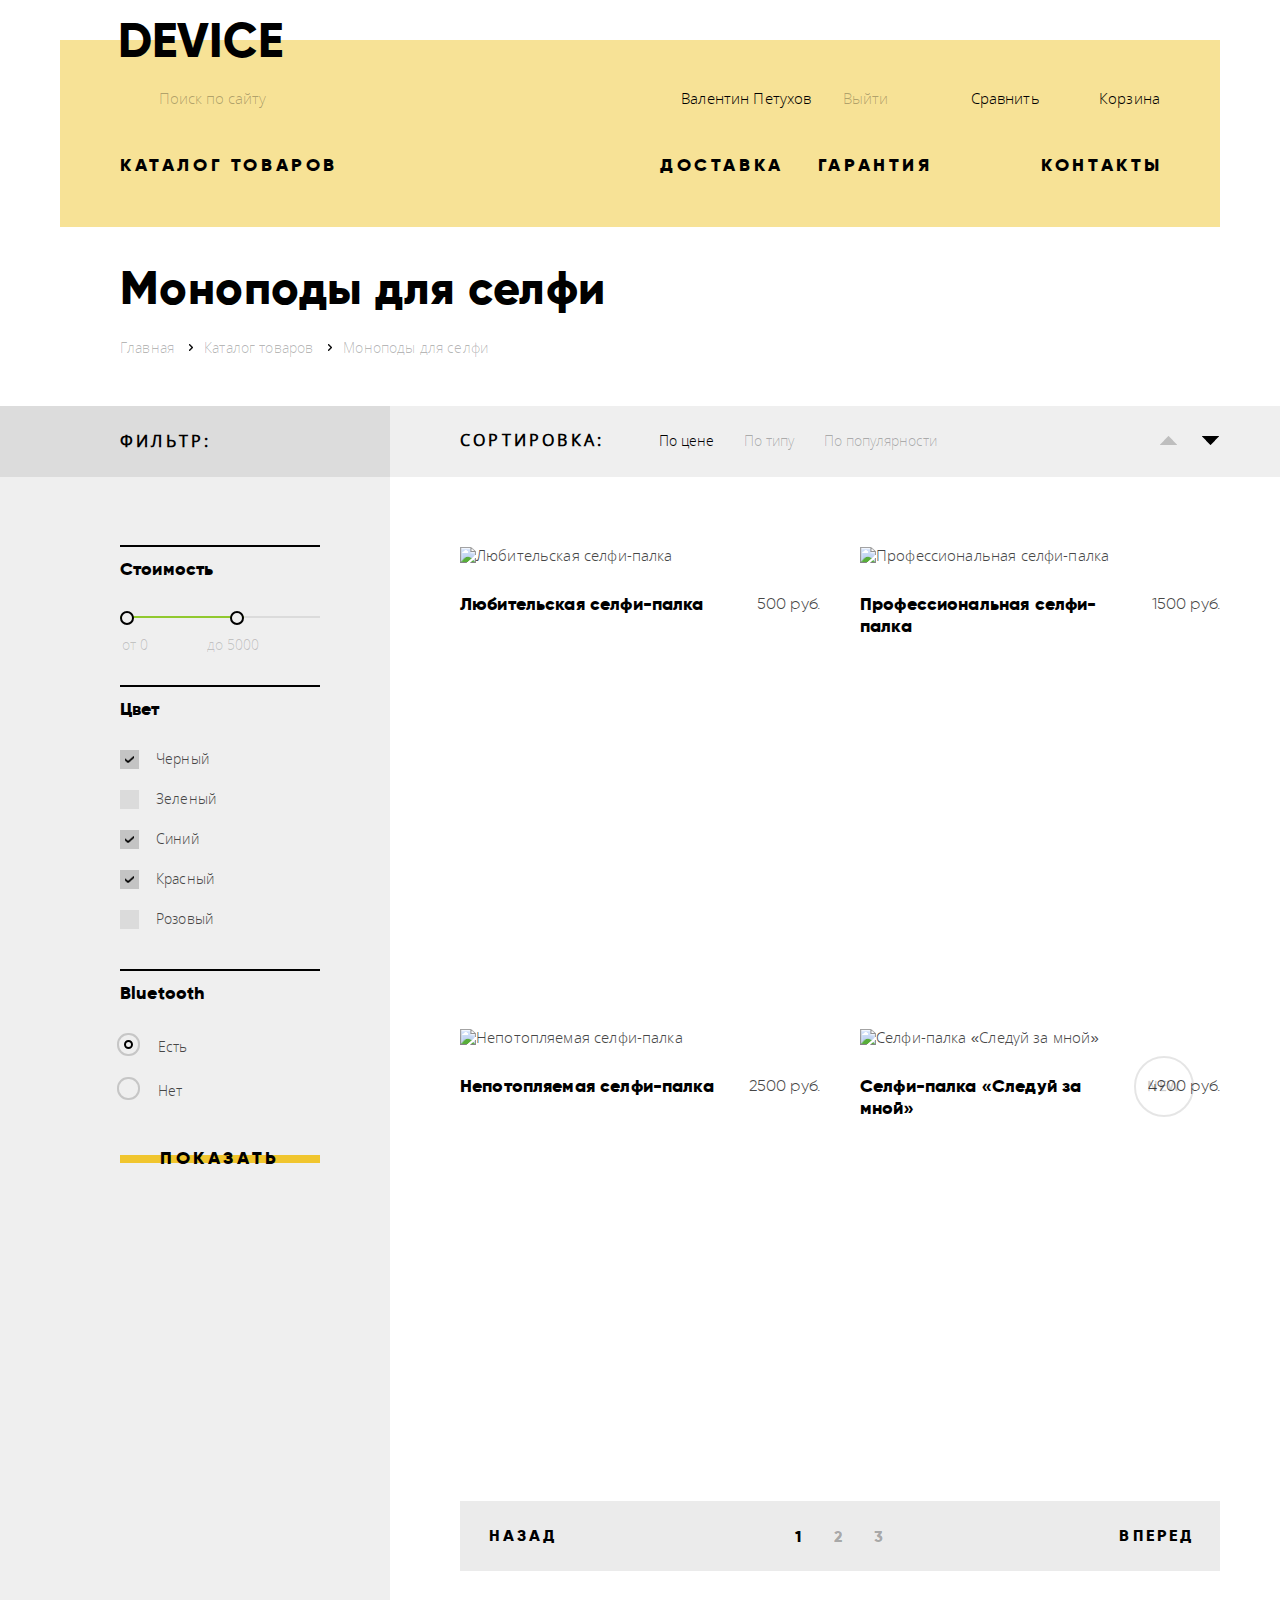
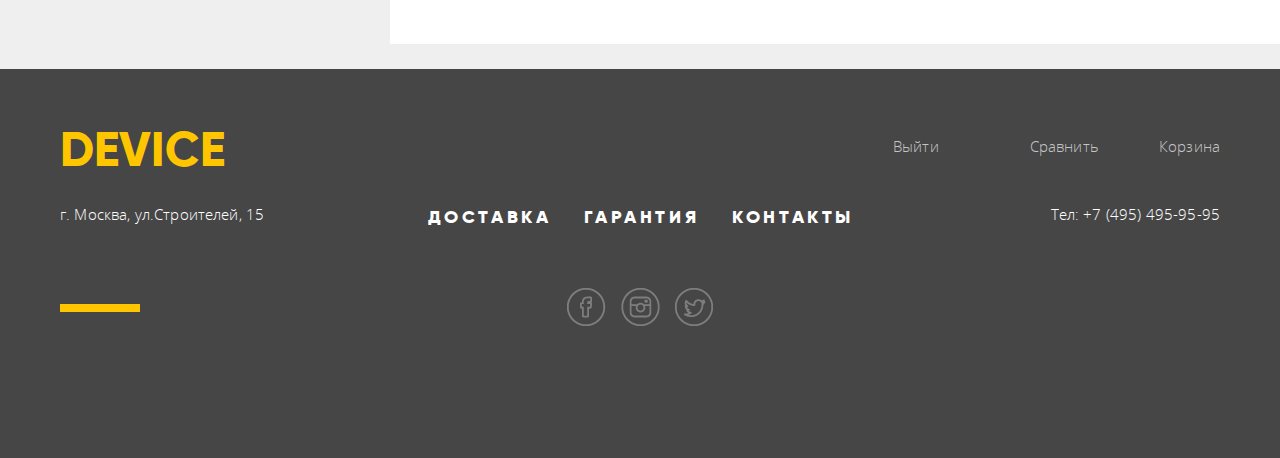
==== commit 29ab84b6: "Прописал классы в header и footer, а так же изменил значение в font-weight" ====
--- a/catalog.html
+++ b/catalog.html
@@ -9,7 +9,7 @@
 </head>
 
 <body class="catalog-page">
-  <header>
+  <header class="header">
     <div class="header-background container">
       <div class="header-wrapper clearfix">
         <a href="index.html" class="device-logo">Device</a>
@@ -228,7 +228,7 @@
       </div>
     </div>
   </main>
-  <footer>
+  <footer class="footer">
     <div class="container">
       <div class="footer-up clearfix">
         <a href="index.html" class="device-logo">Device</a>
--- a/css/style.min.css
+++ b/css/style.min.css
@@ -1 +1 @@
-.slides h2,body,html{letter-spacing:.01em}@font-face{font-family:Gilroy;src:url(../fonts/gilroylight.woff2) format('woff2'),url(../fonts/gilroylight.woff) format('woff');font-weight:300}@font-face{font-family:Gilroy;src:url(../fonts/gilroyextrabold.woff2) format('woff2'),url(../fonts/gilroyextrabold.woff) format('woff');font-weight:900}@font-face{font-family:'Open Sans';src:url(../fonts/opensanslight.woff2) format('woff2'),url(../fonts/opensanslight.woff) format('woff');font-weight:300}@font-face{font-family:'Open Sans';src:url(../fonts/opensans.woff2) format('woff2'),url(../fonts/opensans.woff) format('woff');font-weight:400}body,html{font-size:15px;font-family:"Open Sans",Arial,sans-serif;color:#464646;font-weight:300;margin:0;padding:0}.home-services-description h3,.slides h2,h2{color:#000;font-size:47px;font-family:Gilroy,Arial,sans-serif;font-weight:900}body{min-width:1200px}.container{width:1160px;padding:0 20px;margin:0 auto}.slides h2{line-height:1.2;margin:40px 0 18px;padding:42px 0 0;background:url(../img/line-white.png) left top no-repeat}.home-info-about-us h2,.home-info-contact h2{margin:-14px 0 38px -1px;line-height:1.2}.home-services-description h3{line-height:1.2;margin-top:0;margin-bottom:27px;letter-spacing:.03em}.main-navigation-list-item>a,a.slide-read-more{text-decoration:none;text-transform:uppercase;letter-spacing:.2em}.device-logo,footer .device-logo,header .device-logo{font-size:48px;font-family:Gilroy,Arial,sans-serif;font-weight:900}.device-logo{color:#000;line-height:1.2;text-transform:uppercase}footer .device-logo{color:#ffc600;line-height:1.2;position:absolute;text-decoration:none}footer a:hover{color:rgba(255,198,0,.6)}footer a:active{color:rgba(255,198,0,.3)}header .device-logo{margin-left:58px;text-decoration:none;color:#000;position:absolute;top:-28px;text-transform:uppercase}header a:hover{color:rgba(0,0,0,.6)}header a:active{color:rgba(0,0,0,.3)}.search input{margin:0;padding:0;float:left}.header-up-user-menu a,li.subnavigation-list-item a{font-size:15px;font-family:"Open Sans",Arial,sans-serif;color:#000;font-weight:300;line-height:36px;text-align:left;text-decoration:none}.main-navigation-list-item>a{font-size:18px;font-family:Gilroy,Arial,sans-serif;color:#000;font-weight:900;line-height:1.2}.slide-number{font-size:179px;font-family:Gilroy,Arial,sans-serif;color:#fff;font-weight:900;float:right;min-width:179px;min-height:132px;line-height:132px;margin:0;padding:0;position:absolute;right:50px;top:10px}.slide-features-large,a.slide-read-more{font-family:Gilroy,Arial,sans-serif;line-height:1.2}a.slide-read-more{font-size:18px;color:#000;font-weight:900;text-align:center;background-image:url(../img/line.png);background-repeat:repeat-x;background-position:0 50%;display:block;width:220px;margin-top:45px;margin-left:2px;margin-bottom:52px;padding:9px 0}a:active.slide-read-more,a:hover.slide-read-more{background-repeat:repeat}a:active.slide-read-more{color:rgba(0,0,0,.3)}.slide-features-large{font-size:36px;font-weight:300;color:#000;text-align:left}.slide-featers-small{font-size:13px;font-family:"Open Sans",Arial,sans-serif;color:#464646;line-height:20px;font-weight:300;text-align:left;display:block;margin-top:10px;margin-left:1px}.catalog-row-1 h2,h1{line-height:1.2;color:#000;font-weight:900}header{margin-top:40px;padding:0 20px}.clearfix::after{content:"";display:table;clear:both}.header-up{margin:0 auto;padding:0 60px 0 63px}.heder-up-search{width:500px;min-height:16px;padding-left:40px;float:left}.header-up-user-menu{list-style:none;float:right;margin:0;padding:0;display:inline-block}.header-down{padding:25px 60px 50px}.title{padding:33px 0 37px 60px}h1{font-family:Gilroy,Arial,sans-serif;font-size:47px;letter-spacing:.01em;padding:0;margin:0 0 14px}.catalog{min-height:1263px;background:#efefef}.catalog-filter{width:330px;float:right;margin:0;padding:0}.catalog-filter-label{padding:26px 70px 26px 60px;margin:0}div.catalog-wrapper-sort-label{background:#efefef;padding:25px 0 26px 70px}.catalog-row-1 h2{font-size:16px;letter-spacing:.2em;text-transform:uppercase}footer,footer .user-menu a:hover{color:#fff}h2.catalog-wrapper-sort-label{float:left;margin:0;padding:0 55px 0 0}.catalog-goods{padding:60px 0 0 70px}.catalog-good{width:360px;min-height:462px;margin:10px 40px 10px 0;float:left;position:relative}.catalog-good:hover .good-action{display:block}.catalog-good:nth-child(2n){margin-right:0}.catalog-paginator{width:760px;height:70px;display:inline-block;text-align:center;background:#ebebeb;margin:0 0 73px 70px;line-height:70px}footer{background:#464646;padding:52px 0}.footer-up{min-height:39px;margin-bottom:20px}.footer-center,.footer-down{text-align:center;margin-bottom:63px}.footer-center{min-height:23px}.footer-down{min-height:43px}.home-carousel{min-height:485px;margin:0 0 100px;padding:0;position:relative}.slide-read-more{width:480px;min-height:20px;margin-bottom:65px;margin-right:80px;float:left}.logo li{width:260px;min-height:100px;float:left;display:inline-block;list-style:none;margin-right:40px}.logo li a.dji .logo li:last-child,.logo li:last-child{margin-right:0}.logo li a{width:260px;height:100px;display:block;line-height:100px;text-align:center;font-size:0;text-decoration:none;vertical-align:top}.home-info-about-us{width:560px;float:left;margin:0 40px 0 0;padding:0}.home-info-contact{float:right;width:560px}footer .user-menu a{color:#fff;font-size:15px;font-family:"Open Sans",Arial,sans-serif;color:rgba(255,255,255,.702);line-height:36px;text-align:left;text-decoration:none}footer .user-menu a:active{color:rgba(255,255,255,.3)}.address,.tel{font-family:"Open Sans",Arial,sans-serif;font-weight:300;font-size:15px;color:#fff;line-height:30px}.footer-up .user-menu{float:right;padding:0;margin-top:7px}.user-menu li{float:left;padding:0;margin:0 37px 0 0;list-style:none}.user-menu li:last-child{margin-right:0}.user-menu li:first-child{margin-right:45px}.footer-social li{float:left;list-style:none;margin:0 15px 0 0}.footer-social li:last-child{margin-right:0}.footer-menu li{float:left;list-style:none;margin:0 33px 0 0;display:inline-block}.catalog-wrapper-sort-order li{float:left;padding:0;margin:-4px 0 0 22px}.developer-logo,.tel{float:right}.footer-menu{margin:8px auto;padding:0;display:inline-block;list-style:none}.address{float:left}.footer-social{padding:0 53px 0 0;margin:-12px auto;display:inline-block;list-style:none}.catalog-wrapper{width:830px;float:left}.header-up-user-menu li{padding:0;margin:0 35px 0 0;display:inline-block}.header-up-user-menu li.name{margin-right:16px}.header-up-user-menu li.login{width:246px}.header-up-user-menu li:last-child{margin-right:0}.main-navigation-list{list-style:none;display:block;padding:0;margin:0}.main-navigation-list-item{float:left;display:inline-block;padding:0;margin:0 34px 0 0}.main-navigation-list-item:first-child,.main-navigation-list-item:last-child{margin:0}.main-navigation-list-item:last-child{padding:0;float:right;margin-right:-3px}.main-navigation-list-item:first-child{padding:0 20px 0 0;width:520px}.subnavigation-list{display:none;position:absolute;width:1040px;padding:20px 60px 35px;left:-60px;background:#f7e296;z-index:1000;list-style:none;letter-spacing:-.2px}.header-wrapper,.main-navigation-list-item.catalog-menu,.slide-info{position:relative}.main-navigation-list-item:hover .subnavigation-list,.subnavigation-list.active{display:block}.bread-crumbs{list-style:none;display:inline-block;padding:0;margin:0}.bread-crumbs li{font-size:14px;color:rgba(0,0,0,.3);font-family:"Open Sans",Arial,sans-serif;text-align:left;font-weight:300;line-height:36px;float:left;padding:0 0 0 30px;margin:0;background:url(../img/nav-arrow.png) 15px 50% no-repeat}.bread-crumbs li a{color:inherit;text-decoration:none}.bread-crumbs li a:hover{color:rgba(0,0,0,.6)}.bread-crumbs li a:active{color:rgba(0,0,0,.1)}.bread-crumbs li:first-child{padding:0;background:0 0}.catalog-sort{float:left;width:auto;display:block}.catalog-wrapper-sort-order,.catalog-wrapper-sort-value,.pages{list-style:none;margin:0;display:inline-block}.catalog-wrapper-sort-value{float:left;padding:1px 0;color:rgba(0,0,0,.3);font-size:14px;font-family:"Open sans",Arial,sans-serif;letter-spacing:0;line-height:18px}.catalog-wrapper-sort-value a:hover{color:rgba(0,0,0,.6)}.catalog-wrapper-sort-value .active a,.catalog-wrapper-sort-value a:active{color:rgba(0,0,0,1)}.catalog-wrapper-sort-order{float:right;padding:0}.catalog-wrapper-sort-value li{float:left;padding:0 30px 0 0;margin:0}.good-name-price{float:right;font-size:16px;line-height:1.2;letter-spacing:.01em;font-family:Gilroy,Arial,sans-serif;text-decoration:none;color:#464646;padding-top:0}.pages{padding:0}.catalog-paginator a.prev{width:126px;float:left;padding:25px 0}.catalog-paginator a.next:hover,.catalog-paginator a.prev:hover{background-color:#d9d9d9}.catalog-paginator a.next:active,.catalog-paginator a.prev:active{background-color:#d9d9d9;color:rgba(0,0,0,.3)}.next{width:126px;padding:25px 0;float:right}.pages li{float:left;min-width:40px;text-align:center}.search{width:400px;float:left;-webkit-box-sizing:content-box;box-sizing:content-box}.header-wrapper{padding-top:40px}.home .header-wrapper{padding-bottom:113px}.catalog-filter-form{padding:28px 70px 70px 60px}.catalog-filter-form span{font-family:"Open Sans",Arial,sans-serif;font-size:14px;line-height:40px}.color,ul.bluetooth{list-style:none;padding:0}.logo{padding:0;margin:0 auto}.home-services-menu{width:279px;padding:78px 0 48px;float:left;list-style:none;border-right:#000 solid 7px;margin-left:-2px}.home-services-description{width:700px;padding:68px 58px 0 115px;float:left;list-style:none;min-height:237px}.home-popular-list{padding:0;margin:0 0 70px;list-style:none}.home-popular-item{width:160px;float:left;margin-right:40px}.home-popular-item:last-child{margin-right:0}.companies-list{margin:68px 0 55px;padding:0}ul.companies-list li{font-size:16px;font-family:Gilroy,Arial,sans-serif;color:#000;line-height:40px;letter-spacing:0;text-align:left;font-weight:900;background-image:url(../img/circle-30.png);list-style:none;padding-left:35px;background-repeat:no-repeat;background-position:0 50%}.home-info{margin:0 0 83px}.home-info-about-us p,.home-info-contact p{margin:0 0 29px;font-size:15px;font-family:"Open Sans",Arial,sans-serif;color:#464646;line-height:30px;text-align:left;letter-spacing:0}.home-info-map{margin:40px 0 67px}.home-services-menu li{width:150px;padding:0 120px 20px 0;text-align:center;margin-left:3px}.home-services-menu li:first-child{padding-bottom:25px}.home-services-menu li:last-child{margin-top:6px}.home-services-description li{padding:0 240px 0 0;display:none;background-repeat:no-repeat}.home-services-description li.delivery{background-image:url(../img/delivery.png);background-position:560px 17px}.home-services-description li.warranty{padding-top:21px;background-image:url(../img/warranty.png);background-position:532px 2px}.home-services-description li.credit{padding-top:21px;background-image:url(../img/credit.png);background-position:534px 2px}.home-services-description li.active{display:block}.home-popular-item a{font-size:18px;font-family:Gilroy,Arial,sans-serif;color:#000;font-weight:900;line-height:1.2;text-decoration:none}.homecarousel li{min-height:486px}.slides{list-style:none;margin:-113px 0 0;padding:0}.slides p{font-size:15px;font-family:"Open Sans",Arial,sans-serif;color:#464646;text-align:left;font-weight:400;letter-spacing:0;line-height:2;margin:0;padding:0}.slide-features li{list-style:none;display:inline-block;float:left;margin-right:78px}.slide-features li:last-child{margin-right:0}.slider-indicators{position:absolute;right:66px;bottom:147px;padding:0;margin:0}.slider-indicators li{display:block;padding:0;margin:0;float:left;width:33px}.catalog-column-1{float:left;background:#efefef}.catalog-row-1 .catalog-column-1{background:#dcdcdc}.catalog-column-2{float:left}.slides .slide{display:none;min-height:495px}.slide.active{display:block}.catalog-row-2 .catalog-column-2{background:#FFF}.search input.button{display:none}.search input[name=search-string]{font-weight:300;line-height:2.4;border:0;margin:-6px 0 6px;height:48px;width:269px;color:rgba(0,0,0,.3);padding:0 0 0 36px;box-sizing:content-box;background:url(../img/search.png) left center no-repeat;border-bottom:2px solid transparent}.search input[name=search-string]:focus~input.button,.search input[name=search-string],.search.focus input.button{font-size:15px;font-family:"Open Sans",Arial,sans-serif;-webkit-box-sizing:content-box}.search input[name=search-string]::-webkit-input-placeholder{color:rgba(0,0,0,.3)}.search input[name=search-string]::-moz-placeholder{color:rgba(0,0,0,.3)}.search input[name=search-string]::-ms-placeholder{color:rgba(0,0,0,.3)}.search input[name=search-string]::placeholder{color:rgba(0,0,0,.3)}.search input[name=search-string]:hover,.search input[name=search-string]:hover::placeholder{color:rgba(0,0,0,.6)}.search input[name=search-string]:hover::-webkit-input-placeholder{color:rgba(0,0,0,.6)}.search input[name=search-string]:hover::-moz-placeholder{color:rgba(0,0,0,.6)}.search input[name=search-string]:hover::-ms-placeholder{color:rgba(0,0,0,.6)}.search input[name=search-string]:focus{color:rgba(0,0,0,1);border-bottom:2px solid #000;outline:0}.search input[name=search-string]:focus~input.button,.search.focus input.button{padding:0;margin:-6px 0 0;display:inline-block;width:85px;height:46px;border:2px solid #000;color:#000;line-height:36px;text-align:center;cursor:pointer;box-sizing:content-box;background:0 0}.search input[name=search-string]:focus~input.button:hover{background:#000;color:#fff}.search input[name=search-string]:focus~input.button:active{background:#000;color:rgba(255,255,255,.3)}.home-popular-item a .icon-bg{background-color:rgba(240,197,46,.5);display:block;margin-bottom:35px}.home-popular-item a:active .icon-bg,.home-popular-item a:hover .icon-bg{background-color:rgba(240,197,46,1)}.home-popular-item a .icon{background-image:url(../img/poppular.png);background-position:0 0;width:160px;height:160px;display:block}.home-popular-item a:active .icon{opacity:.3}.home-popular-item a .icon.ico1{background-position:0 0}.home-popular-item a .icon.ico2{background-position:-200px 0}.home-popular-item a .icon.ico3{background-position:-400px 0}.home-popular-item a .icon.ico4{background-position:-600px 0}.home-popular-item a .icon.ico5{background-position:-800px 0}.home-popular-item a .icon.ico6{background-position:-1000px 0}.home-logotypes img{background-blend-mode:overlay;opacity:.2}.logo li a.srgadgets{background:url(../img/logo-2-black.png);opacity:.2}.logo li a.srgadgets:hover{background:url(../img/logo-2-color.png);opacity:1}.logo li a.gopro{background:url(../img/logo-3-black.png);opacity:.2}.logo li a.gopro:hover{background:url(../img/logo-3-color.png);opacity:1}.logo li a.vive{background:url(../img/logo-4-black.png);opacity:.2}.logo li a.vive:hover{background:url(../img/logo-4-color.png);opacity:1}.logo li a.dji{background:url(../img/logo-1-black.png);opacity:.2}.logo li a.dji:hover{background:url(../img/logo-1-color.png);opacity:1}.footer-center .footer-menu a{font-size:18px;font-family:Gilroy,Arial,sans-serif;color:#fff;font-weight:900;line-height:1.2;letter-spacing:.2em;text-align:left;text-decoration:none;text-transform:uppercase}.footer-center .footer-menu a:hover{color:rgba(255,255,255,.6)}.footer-center .footer-menu a:active{color:rgba(255,255,255,.3)}.footer-down a.developer-logo{text-decoration:none;font-size:0;vertical-align:top;background-image:url(../img/htmlacademy.png);background-repeat:no-repeat;width:27px;height:36px;margin-top:-10px}.footer-down a.developer-logo:hover{opacity:.6}.footer-down a.developer-logo:active{opacity:.3}.footer-social a{text-decoration:none;font-size:0;vertical-align:top;background-image:url(../img/social.png);width:39px;height:38px;display:block;opacity:.3}.home-info-read-more,.home-services-menu li a{text-align:center;text-decoration:none;font-size:18px;display:block}.footer-social a:hover{opacity:.6}.footer-social a:active{opacity:.1}.footer-social a.instagram{background-position:-54px 0}.footer-social a.twiter{background-position:-109px 0}.home-services-menu li a{font-family:Gilroy,Arial,sans-serif;color:#000;font-weight:900;text-transform:uppercase;letter-spacing:.2em;background-image:url(../img/line.png);background-repeat:repeat-x;background-position:0 50%;line-height:40px;width:162px;height:40px}.good-action-cart,.home-info-read-more{text-transform:uppercase;font-weight:900;line-height:1.2;letter-spacing:.2em;font-family:Gilroy,Arial,sans-serif}.home-services-menu li a:hover{background-repeat:repeat}.home-services-menu li a:active,.home-services-menu li.active a{color:#f7e184;background:#000;padding-right:120px;margin:0}.home-info-read-more{color:#000;background-image:url(../img/line.png);background-repeat:repeat-x;background-position:0 50%;width:260px;padding:9px 0}.home-info-read-more:hover{background-repeat:repeat}.home-info-read-more:active{background-repeat:repeat;color:rgba(0,0,0,.3)}.home-popular-item a:active .text{opacity:.3}.user-menu a .action-icon{width:13px;height:12px;display:inline-block;margin-right:10px;color:#ffc600;opacity:.6;background-repeat:no-repeat;background-position:center}.user-menu a:hover .action-icon{opacity:1}.user-menu a:active .action-icon{opacity:.3}.login .action-icon,.logout .action-icon{background-image:url(../img/user.png)}.compare .action-icon{background-image:url(../img/compare.png)}.cart .action-icon{background-image:url(../img/cart.png)}.yellow-line{float:left;background:#ffc600;width:80px;height:8px;margin-top:4px}.black-line{background:#000;width:80px;height:8px;margin-top:92px;margin-bottom:55px}.grey-bg{background:linear-gradient(0deg,#e5e5e5 285px,#fff 250px)}.home-services{padding-bottom:51px;margin-bottom:94px}.slide-features{float:left;width:460px;margin:0;padding:0}.login .black-icon,.name .black-icon{background-image:url(../img/user_black.png)}.logout a{color:rgba(0,0,0,.3);margin-right:23px}.header-up-user-menu .black-icon{width:13px;height:12px;display:inline-block;margin-right:7px;color:#000;opacity:1;background-repeat:no-repeat;background-position:center}.login .black-icon{margin-right:12px}.header-up-user-menu a:hover .black-icon{opacity:.6}.header-up-user-menu a:active .black-icon{opacity:.3}.compare .black-icon{background-image:url(../img/compare_black.png)}.cart .black-icon{background-image:url(../img/cart_black.png)}.slide-info{float:left;width:520px;margin-left:20px}.slider-indicators li button{width:20px;height:20px;background:url(../img/circle.png) 50% 50% no-repeat;opacity:.3;padding:0;margin:0;border:none;cursor:pointer}.slider-indicators li button:hover{opacity:.4}.slider-indicators li button:active,.slider-indicators li.active button{opacity:1}.slide-img{float:left;width:580px;text-align:center;margin:0;padding:0}.main-navigation-list-item.catalog-menu>a{padding-right:28px;background:url(../img/plus.png) 100% 50% no-repeat}.main-navigation-list-item.catalog-menu>a:hover{opacity:.6}.main-navigation-list-item.catalog-menu a:active{opacity:.3}.subnavigation-list-category{float:left;margin:0 59px 0 0;padding:0}.subnavigation-list-category ul{list-style:none;padding:0;margin:0}.subnavigation-list-category:last-child{margin:0 0 0 17px}.subnavigation-list-category a:hover{color:rgba(0,0,0,.6)}.catalog-wrapper-sort-order button{font-size:0;border:none;width:20px;height:18px;background:url(../img/sort-up.png) 50% 50% no-repeat;opacity:.2;cursor:pointer;padding:0;margin:0}.catalog-wrapper-sort-order button.desc{background:url(../img/sort-down.png) 50% 50% no-repeat}.catalog-wrapper-sort-order button:hover{opacity:.4}.catalog-wrapper-sort-order .active button,.catalog-wrapper-sort-order button:active{opacity:1}.good-action{position:absolute;top:0;left:0;width:360px;height:380px;background:rgba(238,238,238,.7);text-align:center;display:none}.good-action a{display:block;text-decoration:none}.good-action-cart{width:170px;margin:174px auto 16px;padding:15px;background-image:url(../img/line.png);background-repeat:repeat-x;background-position:center;font-size:18px;color:#000}.good-action-cart:active,.good-action-cart:hover{background-repeat:repeat}.good-action-cart:active{color:rgba(0,0,0,.3)}.good-action-compare{font-family:"Open Sans",Arial,sans-serif;font-size:13px;line-height:36px;color:rgba(0,0,0,.5);margin:0 auto}.good-action-compare:hover{color:rgba(0,0,0,1)}.good-action-compare:active{color:rgba(0,0,0,.2)}.good-name-link{font-size:18px;font-family:Gilroy,Arial,sans-serif;font-weight:900;line-height:1.2;text-decoration:none;color:#000}.catalog-wrapper-sort-value a{font-family:"Open Sans",Arial,sans-serif;font-size:14px;color:rgba(0,0,0,.3);line-height:18px;letter-spacing:0;text-decoration:none}.catalog-paginator a,.filter-label-with-border,.pages .active{font-weight:900;font-family:Gilroy,Arial,sans-serif;line-height:1.2}.catalog-paginator a,.pages .active{font-size:16px;letter-spacing:.2em;color:rgba(0,0,0,1);text-decoration:none;text-transform:uppercase}.pages a{color:rgba(0,0,0,.3)}.filter-label-with-border{font-size:18px;color:#000;text-transform:none;border-top:2px solid #000;padding:12px 0 29px;margin:40px 0 0}.filter-ul{margin:-10px;padding:0;list-style:none}.filter-ul li{padding:0 10px;margin:0 auto}.filter-ul label{font-family:"Open Sans",Arial,sans-serif;font-size:14px;line-height:40px;letter-spacing:.01em}.catalog-filter-form input[type=submit],.good-name h3,.price-range-label,.write-us-form label,.write-us-form-button{font-family:Gilroy,Arial,sans-serif}.filter-ul input[type=radio]{display:none}.filter-ul input[type=radio]+span{padding:5px;border:2px solid #c6c6c6;display:inline-block;border-radius:11px;margin:0 18px -4px 0;cursor:pointer}.filter-ul input[type=radio]+span>span{width:5px;height:5px;display:block;border:2px solid transparent;border-radius:5px}.filter-ul input[type=radio]+span:hover{border-color:#bcbcbc}.filter-ul input[type=radio]+span:active{border-color:#acacac}.filter-ul input[type=radio]+span:active>span,.filter-ul input[type=radio]:checked+span>span{border:2px solid rgba(0,0,0,1)}.filter-ul input[type=radio]:checked+span:active>span{border:2px solid transparent}.filter-ul input[type=checkbox]{display:none}.filter-ul input[type=checkbox]~label>span{padding:5px;background:#dbdbdb;display:inline-block;margin:0 17px -5px 0;cursor:pointer}.filter-ul input[type=checkbox]~label>span>span{width:9px;height:9px;display:block}.filter-ul input[type=checkbox]:checked~label>span{background:#c4c4c4}.filter-ul input[type=checkbox]~label>span:hover{background:#cecece}.filter-ul input[type=checkbox]:checked~label>span>span,.filter-ul input[type=checkbox]~label>span:active>span{background:url(../img/tick.png) 50% 50% no-repeat}.filter-ul input[type=checkbox]:checked~label>span:active>span{background:0 0}.catalog-filter-form input[type=submit],.write-us-form-button{width:200px;padding:15px;background:url(../img/line.png) center repeat-x;font-size:18px;line-height:1.2;letter-spacing:.2em;font-weight:900;text-transform:uppercase;color:#000;margin-top:31px;border:none;cursor:pointer;outline:0}.catalog-filter-form input[type=submit]:hover,.write-us-form-button:hover{background-repeat:repeat}.catalog-filter-form input[type=submit]:active,.write-us-form-button:active{background-repeat:repeat;color:rgba(0,0,0,.3)}.search.focus{border-bottom:1px solid #000}.catalog-row-2{background:-webkit-gradient(linear,left top,right top,color-stop(50%,#efefef),color-stop(50%,#fff));background:linear-gradient(90deg,#efefef 50%,#fff 50%)}.catalog-row-1{background:-webkit-gradient(linear,left top,right top,color-stop(50%,#dcdcdc),color-stop(50%,#efefef));background:linear-gradient(90deg,#dcdcdc 50%,#efefef 50%)}.header-background{background:#f7e296;width:1160px;padding:0}.good-name h3{padding:0;margin:0;line-height:1.2;font-size:18px;float:left;width:260px}.price-range-background{background:#dbdbdb;height:2px;margin:6px 0 67px}.price-range{background:#91c92f;height:2px;width:62%;position:relative}.price-range-pointer{height:10px;width:10px;background:#eee;border:2px solid #000;border-radius:10px;top:-5px;position:absolute;cursor:pointer}.price-range-pointer.min{left:0}.price-range-pointer.max{right:0}.price-range-pointer:active{background:#91c92f;border-color:#fff;-webkit-box-shadow:0 5px 5px rgba(0,0,0,.75);box-shadow:0 5px 5px rgba(0,0,0,.75)}.price-range-label{position:absolute;top:12px;font-size:14px;line-height:22.27px;letter-spacing:0;font-weight:300;width:60px;color:rgba(0,0,0,.2);margin:0;padding:0}.price-range-label.max{left:-25px}.catalog-good.new::after{content:"NEW";position:absolute;top:27px;right:26px;color:rgba(0,0,0,.2);border:2px solid rgba(0,0,0,.1);width:56px;text-align:center;border-radius:56px;font-size:14px;line-height:1.2;font-weight:900;letter-spacing:.05em;padding:20px 0}@-webkit-keyframes bounce{0%{-webkit-transform:translateY(-2000px);transform:translateY(-2000px)}70%{-webkit-transform:translateY(30px);transform:translateY(30px)}90%{-webkit-transform:translateY(-10px);transform:translateY(-10px)}100%{-webkit-transform:translateY(0);transform:translateY(0)}}@keyframes bounce{0%{-webkit-transform:translateY(-2000px);transform:translateY(-2000px)}70%{-webkit-transform:translateY(30px);transform:translateY(30px)}90%{-webkit-transform:translateY(-10px);transform:translateY(-10px)}100%{-webkit-transform:translateY(0);transform:translateY(0)}}@-webkit-keyframes shake{0%,100%{-webkit-transform:translateX(0);transform:translateX(0)}10%,30%,50%,70%,90%{-webkit-transform:translateX(-10px);transform:translateX(-10px)}20%,40%,60%,80%{-webkit-transform:translateX(10px);transform:translateX(10px)}}@keyframes shake{0%,100%{-webkit-transform:translateX(0);transform:translateX(0)}10%,30%,50%,70%,90%{-webkit-transform:translateX(-10px);transform:translateX(-10px)}20%,40%,60%,80%{-webkit-transform:translateX(10px);transform:translateX(10px)}}.popup{display:none;width:960px;position:absolute;z-index:10000;min-height:500px;left:50%;top:50%;margin-left:-480px;margin-top:-250px;background:#fff;-webkit-box-shadow:0 10px 20px rgba(0,0,0,.2);box-shadow:0 10px 20px rgba(0,0,0,.2)}.popup.map{margin-top:-280px;background:url(../img/map-big.png) 50% 50% no-repeat}.popup-overlay{position:fixed;overflow:auto;left:0;top:0;width:100%;height:100%;display:none}.popup-overlay.active,.popup.active{display:block}.popup-close{width:54.6px;height:54.6px;background:url(../img/modal-close.png) 50% 50% no-repeat rgba(240,197,46,.5);font-size:0;position:absolute;right:22px;top:22px;border:none;border-radius:54px;cursor:pointer;outline:0}.popup-close:focus,.popup-close:hover{outline:0;background:url(../img/modal-close.png) 50% 50% no-repeat rgba(240,197,46,1)}.popup.active{-webkit-animation:bounce .6s;animation:bounce .6s}.popup.error{-webkit-animation:shake .6s;animation:shake .6s}.write-us-form{margin:80px}.write-us-form label{display:block;font-size:18px;line-height:18px;font-weight:900;color:#000;margin-bottom:12px}.write-us-form input[type=email],.write-us-form input[type=text],.write-us-form textarea{font-family:"Open Sans",Arial,sans-serif;font-size:14px;line-height:18px;font-weight:900;color:rgba(70,70,70,.4);background-color:rgba(229,229,229,.5);border:none;margin-bottom:38px;padding:16px 22px;width:316px}.write-us-form textarea{width:716px;height:123px;margin-bottom:7px}.write-us-form input[type=email]:hover,.write-us-form input[type=text]:hover,.write-us-form textarea:hover{background-color:rgba(229,229,229,.8)}.write-us-form input[type=email]:focus,.write-us-form input[type=text]:focus,.write-us-form textarea:focus{background-color:#fff;color:rgba(70,70,70,1);outline:0;-webkit-box-shadow:inset 0 0 0 3px rgba(240,197,46,.5);box-shadow:inset 0 0 0 3px rgba(240,197,46,.5)}.write-us-form input[type=email].error,.write-us-form input[type=text].error,.write-us-form textarea.error{background-color:rgba(237,181,181,.5)}.write-us-form-col{width:50%;float:left}.good-name{margin-top:30px;margin-bottom:30px}.filter-ul.bluetooth li{padding:3px 8px 1px 7px}.map iframe{border:0}+.slides h2,body,html{letter-spacing:.01em}@font-face{font-family:Gilroy;src:url(../fonts/gilroylight.woff2) format('woff2'),url(../fonts/gilroylight.woff) format('woff');font-weight:300}@font-face{font-family:Gilroy;src:url(../fonts/gilroyextrabold.woff2) format('woff2'),url(../fonts/gilroyextrabold.woff) format('woff');font-weight:900}@font-face{font-family:'Open Sans';src:url(../fonts/opensanslight.woff2) format('woff2'),url(../fonts/opensanslight.woff) format('woff');font-weight:300}@font-face{font-family:'Open Sans';src:url(../fonts/opensans.woff2) format('woff2'),url(../fonts/opensans.woff) format('woff');font-weight:400}body,html{font-size:15px;font-family:"Open Sans",Arial,sans-serif;color:#464646;font-weight:300;margin:0;padding:0}.home-info h2,.home-services-description h3,.slides h2{color:#000;font-size:47px;font-family:Gilroy,Arial,sans-serif;font-weight:900}body{min-width:1200px}.container{width:1160px;padding:0 20px;margin:0 auto}.slides h2{line-height:1.2;margin:40px 0 18px;padding:42px 0 0;background:url(../img/line-white.png) left top no-repeat}.home-info-about-us h2,.home-info-contact h2{margin:-14px 0 38px -1px;line-height:1.2}.home-services-description h3{line-height:1.2;margin-top:0;margin-bottom:27px;letter-spacing:.03em}.main-navigation-list-item>a,a.slide-read-more{text-decoration:none;text-transform:uppercase;letter-spacing:.2em}.device-logo,.footer .device-logo,.header .device-logo{font-size:48px;font-family:Gilroy,Arial,sans-serif;font-weight:900}.device-logo{color:#000;line-height:1.2;text-transform:uppercase}.footer .device-logo{color:#ffc600;line-height:1.2;position:absolute;text-decoration:none}.footer a:hover{color:rgba(255,198,0,.6)}.footer a:active{color:rgba(255,198,0,.3)}.header .device-logo{margin-left:58px;text-decoration:none;color:#000;position:absolute;top:-28px;text-transform:uppercase}.header a:hover{color:rgba(0,0,0,.6)}.header a:active{color:rgba(0,0,0,.3)}.search input{margin:0;padding:0;float:left}.header-up-user-menu a,li.subnavigation-list-item a{font-size:15px;font-family:"Open Sans",Arial,sans-serif;color:#000;font-weight:300;line-height:36px;text-align:left;text-decoration:none}.main-navigation-list-item>a{font-size:18px;font-family:Gilroy,Arial,sans-serif;color:#000;font-weight:900;line-height:1.2}.slide-number{font-size:179px;font-family:Gilroy,Arial,sans-serif;color:#fff;font-weight:900;float:right;min-width:179px;min-height:132px;line-height:132px;margin:0;padding:0;position:absolute;right:50px;top:10px}.slide-features-large,a.slide-read-more{font-family:Gilroy,Arial,sans-serif;line-height:1.2}a.slide-read-more{font-size:18px;color:#000;font-weight:900;text-align:center;background-image:url(../img/line.png);background-repeat:repeat-x;background-position:0 50%;display:block;width:220px;margin-top:45px;margin-left:2px;margin-bottom:52px;padding:9px 0}a:active.slide-read-more,a:hover.slide-read-more{background-repeat:repeat}a:active.slide-read-more{color:rgba(0,0,0,.3)}.slide-features-large{font-size:36px;font-weight:300;color:#000;text-align:left}.slide-featers-small{font-size:13px;font-family:"Open Sans",Arial,sans-serif;color:#464646;line-height:20px;font-weight:300;text-align:left;display:block;margin-top:10px;margin-left:1px}.catalog-row-1 h2,h1{line-height:1.2;color:#000;font-weight:900}header.header{margin-top:40px;padding:0 20px}.clearfix::after{content:"";display:table;clear:both}.header-up{margin:0 auto;padding:0 60px 0 63px}.heder-up-search{width:500px;min-height:16px;padding-left:40px;float:left}.header-up-user-menu{list-style:none;float:right;margin:0;padding:0;display:inline-block;vertical-align:top}.header-down{padding:25px 60px 50px}.title{padding:33px 0 40px 60px}h1{font-family:Gilroy,Arial,sans-serif;font-size:47px;letter-spacing:.01em;padding:0;margin:0 0 14px}.catalog{min-height:1263px;background:#efefef}.catalog-filter{width:330px;float:right;margin:0;padding:0}.catalog-filter-label{padding:26px 70px 26px 60px;margin:0}div.catalog-wrapper-sort-label{background:#efefef;padding:25px 0 26px 70px}.catalog-row-1 h2{font-size:16px;letter-spacing:.2em;text-transform:uppercase}h2.catalog-wrapper-sort-label{float:left;margin:0;padding:0 55px 0 0}.catalog-goods{padding:60px 0 0 70px}.catalog-good{width:360px;min-height:462px;margin:10px 40px 10px 0;float:left;position:relative}.catalog-good:hover .good-action{display:block}.catalog-good:nth-child(2n){margin-right:0}.catalog-paginator{width:760px;height:70px;display:inline-block;vertical-align:top;text-align:center;background:#ebebeb;margin:0 0 73px 70px;line-height:70px}footer.footer{background:#464646;color:#fff;padding:52px 0}.footer-up{min-height:39px;margin-bottom:20px}.footer-center,.footer-down{text-align:center;margin-bottom:63px}.footer-center{min-height:23px}.footer-down{min-height:43px}.home-carousel{min-height:501px;margin:0 0 94px;padding:0;position:relative}.slide-read-more{width:480px;min-height:20px;margin-bottom:65px;margin-right:80px;float:left}.logo li,.logo li a{width:260px;vertical-align:top}.logo li{min-height:100px;float:left;display:inline-block;list-style:none;margin-right:40px}.logo li a.dji .logo li:last-child,.logo li:last-child{margin-right:0}.logo li a{height:100px;display:block;line-height:100px;text-align:center;font-size:0;text-decoration:none}.footer-menu,.footer-menu li,.footer-social,.header-up-user-menu li{vertical-align:top;display:inline-block}.home-info-about-us{width:560px;float:left;margin:0 40px 0 0;padding:0}.home-info-contact{float:right;width:560px}footer .user-menu a{color:#fff;font-size:15px;font-family:"Open Sans",Arial,sans-serif;color:rgba(255,255,255,.702);line-height:36px;text-align:left;text-decoration:none}footer .user-menu a:hover{color:#fff}footer .user-menu a:active{color:rgba(255,255,255,.3)}.address,.tel{font-family:"Open Sans",Arial,sans-serif;font-weight:300;font-size:15px;color:#fff;line-height:30px}.footer-up .user-menu{float:right;padding:0;margin-top:7px}.user-menu li{float:left;padding:0;margin:0 37px 0 0;list-style:none}.user-menu li:last-child{margin-right:0}.user-menu li:first-child{margin-right:45px}.footer-social li{float:left;list-style:none;margin:0 15px 0 0}.footer-social li:last-child{margin-right:0}.footer-menu li{float:left;list-style:none;margin:0 33px 0 0}.catalog-wrapper-sort-order li{float:left;padding:0;margin:-4px 0 0 22px}.developer-logo,.tel{float:right}.footer-menu{margin:8px auto;padding:0;list-style:none}.address{float:left}.footer-social{padding:0 53px 0 0;margin:-12px auto;list-style:none}.catalog-wrapper{width:830px;float:left}.header-up-user-menu li{padding:0;margin:0 35px 0 0}.header-up-user-menu li.name{margin-right:27px}.header-up-user-menu li.login{width:251px}.header-up-user-menu li:last-child{margin-right:0}.main-navigation-list{list-style:none;display:block;padding:0;margin:0}.main-navigation-list-item{float:left;display:inline-block;vertical-align:top;padding:0;margin:0 34px 0 0}.main-navigation-list-item:first-child,.main-navigation-list-item:last-child{margin:0}.main-navigation-list-item:last-child{padding:0;float:right;margin-right:-3px}.main-navigation-list-item:first-child{padding:0 20px 0 0;width:520px}.subnavigation-list{display:none;position:absolute;width:1040px;padding:20px 60px 35px;left:-60px;background:#f7e296;z-index:1000;list-style:none;letter-spacing:-.2px}.header-wrapper,.main-navigation-list-item.catalog-menu,.slide-info{position:relative}.main-navigation-list-item:hover .subnavigation-list,.subnavigation-list.active{display:block}.bread-crumbs{list-style:none;display:inline-block;vertical-align:top;padding:0;margin:0}.bread-crumbs li{font-size:14px;color:rgba(0,0,0,.3);font-family:"Open Sans",Arial,sans-serif;text-align:left;font-weight:300;line-height:36px;float:left;padding:0 0 0 30px;margin:0;background:url(../img/nav-arrow.png) 15px 50% no-repeat}.bread-crumbs li a{color:inherit;text-decoration:none}.bread-crumbs li a:hover{color:rgba(0,0,0,.6)}.bread-crumbs li a:active{color:rgba(0,0,0,.1)}.bread-crumbs li:first-child{padding:0;background:0 0}.catalog-sort{float:left;width:auto;display:block}.catalog-wrapper-sort-order,.catalog-wrapper-sort-value,.pages{list-style:none;vertical-align:top;margin:0;display:inline-block}.catalog-wrapper-sort-value{float:left;padding:1px 0;color:rgba(0,0,0,.3);font-size:14px;font-family:"Open sans",Arial,sans-serif;letter-spacing:0;line-height:18px}.catalog-wrapper-sort-value a:hover{color:rgba(0,0,0,.6)}.catalog-wrapper-sort-value .active a,.catalog-wrapper-sort-value a:active{color:rgba(0,0,0,1)}.catalog-wrapper-sort-order{float:right;padding:0}.catalog-wrapper-sort-value li{float:left;padding:0 30px 0 0;margin:0}.good-name-price{float:right;font-size:16px;line-height:1.2;letter-spacing:.01em;font-family:Gilroy,Arial,sans-serif;text-decoration:none;color:#464646;padding-top:0}.pages{padding:0}.catalog-paginator a.prev{width:126px;float:left;padding:25px 0}.catalog-paginator a.next:hover,.catalog-paginator a.prev:hover{background-color:#d9d9d9}.catalog-paginator a.next:active,.catalog-paginator a.prev:active{background-color:#d9d9d9;color:rgba(0,0,0,.3)}.next{width:126px;padding:25px 0;float:right}.pages li{float:left;min-width:40px;text-align:center}.search{width:400px;float:left;-webkit-box-sizing:content-box;box-sizing:content-box}.header-wrapper{padding-top:40px}.home .header-wrapper{padding-bottom:113px}.catalog-filter-form{padding:28px 70px 70px 60px}.catalog-filter-form span{font-family:"Open Sans",Arial,sans-serif;font-size:14px;line-height:40px}.color,ul.bluetooth{list-style:none;padding:0}.logo{padding:0;margin:0 auto}.home-services-menu{width:279px;padding:78px 0 48px;float:left;list-style:none;border-right:#000 solid 7px;margin-left:-2px}.home-services-description{width:710px;padding:58px 48px 0 115px;float:left;list-style:none;min-height:237px}.home-popular-list{padding:0;margin:0 0 70px;list-style:none}.home-popular-item{width:160px;float:left;margin-right:40px}.home-popular-item:last-child{margin-right:0}.companies-list{margin:68px 0 55px;padding:0}ul.companies-list li{font-size:16px;font-family:Gilroy,Arial,sans-serif;color:#000;line-height:40px;letter-spacing:0;text-align:left;font-weight:900;background-image:url(../img/circle-30.png);list-style:none;padding-left:35px;background-repeat:no-repeat;background-position:0 50%}.home-info{margin:0 0 83px}.home-info-about-us p,.home-info-contact p{margin:0 0 29px;font-size:15px;font-family:"Open Sans",Arial,sans-serif;color:#464646;line-height:30px;text-align:left;letter-spacing:0}.home-info-map{margin:40px 0 67px}.home-services-menu li{width:150px;padding:0 120px 20px 0;text-align:center;margin-left:3px}.home-services-menu li:first-child{padding-bottom:25px}.home-services-menu li:last-child{margin-top:6px}.home-services-description li{padding:0 240px 0 0;display:none;background-repeat:no-repeat}.home-services-description li.delivery{margin-left:1px;padding-top:10px;background-image:url(../img/delivery.png);background-position:558px 26px}.home-services-description li.warranty{padding-top:10px;background-image:url(../img/warranty.png);background-position:543px 0;min-height:200px}.home-services-description li.credit{padding-top:10px;padding-right:276px;margin-left:1px;background-image:url(../img/credit.png);background-position:534px 0}.home-services-description li.active{display:block}.home-popular-item a{font-size:18px;font-family:Gilroy,Arial,sans-serif;color:#000;font-weight:900;line-height:1.2;text-decoration:none}.homecarousel li{min-height:486px}.slides{list-style:none;margin:-113px 0 0;padding:0}.slides p{font-size:15px;font-family:"Open Sans",Arial,sans-serif;color:#464646;text-align:left;font-weight:400;letter-spacing:0;line-height:2;margin:0;padding:0}.slide-features li{list-style:none;display:inline-block;vertical-align:top;float:left;margin-right:78px}.slide-features li.slide-3-feature-1{margin-right:45px}.slide-features li:last-child{margin-right:0}.slider-indicators{position:absolute;right:66px;bottom:153px;padding:0;margin:0}.slider-indicators li{display:block;padding:0;margin:0;float:left;width:33px}.catalog-column-1{float:left;background:#efefef}.catalog-row-1 .catalog-column-1{background:#dcdcdc}.catalog-column-2{float:left}.slides .slide{display:none;min-height:501px}.slide.active{display:block}.catalog-row-2 .catalog-column-2{background:#FFF}.search input.button{display:none}.search input[name=search-string]{font-weight:300;line-height:2.4;border:0;margin:-6px 0 6px;height:48px;width:269px;color:rgba(0,0,0,.3);padding:0 0 0 36px;box-sizing:content-box;background:url(../img/search.png) left center no-repeat;border-bottom:2px solid transparent}.search input[name=search-string]:focus~input.button,.search input[name=search-string],.search.focus input.button{font-size:15px;font-family:"Open Sans",Arial,sans-serif;-webkit-box-sizing:content-box}.search input[name=search-string]::-webkit-input-placeholder{color:rgba(0,0,0,.3)}.search input[name=search-string]::-moz-placeholder{color:rgba(0,0,0,.3)}.search input[name=search-string]::-ms-placeholder{color:rgba(0,0,0,.3)}.search input[name=search-string]::placeholder{color:rgba(0,0,0,.3)}.search input[name=search-string]:hover,.search input[name=search-string]:hover::placeholder{color:rgba(0,0,0,.6)}.search input[name=search-string]:hover::-webkit-input-placeholder{color:rgba(0,0,0,.6)}.search input[name=search-string]:hover::-moz-placeholder{color:rgba(0,0,0,.6)}.search input[name=search-string]:hover::-ms-placeholder{color:rgba(0,0,0,.6)}.search input[name=search-string]:focus{color:rgba(0,0,0,1);border-bottom:2px solid #000;outline:0}.search input[name=search-string]:focus~input.button,.search.focus input.button{padding:0;margin:-6px 0 0;display:inline-block;vertical-align:top;width:85px;height:46px;border:2px solid #000;color:#000;line-height:36px;text-align:center;cursor:pointer;box-sizing:content-box;background:0 0}.search input[name=search-string]:focus~input.button:hover{background:#000;color:#fff}.search input[name=search-string]:focus~input.button:active{background:#000;color:rgba(255,255,255,.3)}.home-popular-item a .icon-bg{background-color:rgba(240,197,46,.5);display:block;margin-bottom:35px}.home-popular-item a:active .icon-bg,.home-popular-item a:hover .icon-bg{background-color:rgba(240,197,46,1)}.home-popular-item a .icon{background-image:url(../img/poppular.png);background-position:0 0;width:160px;height:160px;display:block}.home-popular-item a:active .icon{opacity:.3}.home-popular-item a .icon.ico1{background-position:0 0}.home-popular-item a .icon.ico2{background-position:-200px 0}.home-popular-item a .icon.ico3{background-position:-400px 0}.home-popular-item a .icon.ico4{background-position:-600px 0}.home-popular-item a .icon.ico5{background-position:-800px 0}.home-popular-item a .icon.ico6{background-position:-1000px 0}.home-logotypes img{background-blend-mode:overlay;opacity:.2}.logo li a.srgadgets{background:url(../img/logo-2-black.png);opacity:.2}.logo li a.srgadgets:hover{background:url(../img/logo-2-color.png);opacity:1}.logo li a.gopro{background:url(../img/logo-3-black.png);opacity:.2}.logo li a.gopro:hover{background:url(../img/logo-3-color.png);opacity:1}.logo li a.vive{background:url(../img/logo-4-black.png);opacity:.2}.logo li a.vive:hover{background:url(../img/logo-4-color.png);opacity:1}.logo li a.dji{background:url(../img/logo-1-black.png);opacity:.2}.logo li a.dji:hover{background:url(../img/logo-1-color.png);opacity:1}.footer-center .footer-menu a{font-size:18px;font-family:Gilroy,Arial,sans-serif;color:#fff;font-weight:900;line-height:1.2;letter-spacing:.2em;text-align:left;text-decoration:none;text-transform:uppercase}.footer-center .footer-menu a:hover{color:rgba(255,255,255,.6)}.footer-center .footer-menu a:active{color:rgba(255,255,255,.3)}.footer-down a.developer-logo{text-decoration:none;font-size:0;vertical-align:top;background-image:url(../img/htmlacademy.png);background-repeat:no-repeat;width:27px;height:36px;margin-top:-10px}.footer-down a.developer-logo:hover{opacity:.6}.footer-down a.developer-logo:active{opacity:.3}.footer-social a{text-decoration:none;font-size:0;vertical-align:top;background-image:url(../img/social.png);width:39px;height:38px;display:block;opacity:.3}.home-info-read-more,.home-services-menu li a{text-align:center;text-decoration:none;font-size:18px;display:block}.footer-social a:hover{opacity:.6}.footer-social a:active{opacity:.1}.footer-social a.instagram{background-position:-54px 0}.footer-social a.twiter{background-position:-109px 0}.home-services-menu li a{font-family:Gilroy,Arial,sans-serif;color:#000;font-weight:900;text-transform:uppercase;letter-spacing:.2em;background-image:url(../img/line.png);background-repeat:repeat-x;background-position:0 50%;line-height:40px;width:162px;height:40px}.good-action-cart,.home-info-read-more{text-transform:uppercase;font-weight:900;line-height:1.2;letter-spacing:.2em;font-family:Gilroy,Arial,sans-serif}.home-services-menu li a:hover{background-repeat:repeat}.home-services-menu li a:active,.home-services-menu li.active a{color:#f7e184;background:#000;padding-right:120px;margin:0}.home-info-read-more{color:#000;background-image:url(../img/line.png);background-repeat:repeat-x;background-position:0 50%;width:260px;padding:9px 0}.home-info-read-more:hover{background-repeat:repeat}.home-info-read-more:active{background-repeat:repeat;color:rgba(0,0,0,.3)}.home-popular-item a:active .text{opacity:.3}.user-menu a .action-icon{width:13px;height:12px;display:inline-block;vertical-align:baseline;margin-right:10px;color:#ffc600;opacity:.6;background-repeat:no-repeat;background-position:center}.user-menu a:hover .action-icon{opacity:1}.user-menu a:active .action-icon{opacity:.3}.login .action-icon,.logout .action-icon{background-image:url(../img/user.png)}.compare .action-icon{background-image:url(../img/compare.png)}.cart .action-icon{background-image:url(../img/cart.png)}.yellow-line{float:left;background:#ffc600;width:80px;height:8px;margin-top:4px}.black-line{background:#000;width:80px;height:8px;margin-top:92px;margin-bottom:55px}.grey-bg{background:linear-gradient(0deg,#e5e5e5 285px,#fff 250px);min-height:402px}.home-services{padding-bottom:51px;margin-bottom:94px}.slide-features{float:left;width:460px;margin:0;padding:0}.login .black-icon,.name .black-icon{background-image:url(../img/user_black.png)}.logout a{color:rgba(0,0,0,.3);margin-right:23px}.header-up-user-menu .black-icon{width:13px;height:12px;display:inline-block;vertical-align:baseline;margin-right:7px;color:#000;opacity:1;background-repeat:no-repeat;background-position:center}.login .black-icon{margin-right:12px}.header-up-user-menu a:hover .black-icon{opacity:.6}.header-up-user-menu a:active .black-icon{opacity:.3}.compare .black-icon{background-image:url(../img/compare_black.png)}.cart .black-icon{background-image:url(../img/cart_black.png)}.slide-info{float:left;width:520px;margin-left:20px}.slider-indicators li button{width:20px;height:20px;background:url(../img/circle.png) 50% 50% no-repeat;opacity:.3;padding:0;margin:0;border:none;cursor:pointer}.slider-indicators li button:hover{opacity:.4}.slider-indicators li button:active,.slider-indicators li.active button{opacity:1}.slide-img{float:left;width:580px;text-align:center;margin:0;padding:0}.main-navigation-list-item.catalog-menu>a{padding-right:28px;background:url(../img/plus.png) 100% 50% no-repeat}.main-navigation-list-item.catalog-menu>a:hover{opacity:.6}.main-navigation-list-item.catalog-menu a:active{opacity:.3}.subnavigation-list-category{float:left;margin:0 59px 0 0;padding:0}.subnavigation-list-category ul{list-style:none;padding:0;margin:0}.subnavigation-list-category:last-child{margin:0 0 0 17px}.subnavigation-list-category a:hover{color:rgba(0,0,0,.6)}.catalog-wrapper-sort-order button{font-size:0;border:none;width:20px;height:18px;background:url(../img/sort-up.png) 50% 50% no-repeat;opacity:.2;cursor:pointer;padding:0;margin:0}.catalog-wrapper-sort-order button.desc{background:url(../img/sort-down.png) 50% 50% no-repeat}.catalog-wrapper-sort-order button:hover{opacity:.4}.catalog-wrapper-sort-order .active button,.catalog-wrapper-sort-order button:active{opacity:1}.good-action{position:absolute;top:0;left:0;width:360px;height:380px;background:rgba(238,238,238,.7);text-align:center;display:none}.good-action a{display:block;text-decoration:none}.good-action-cart{width:170px;margin:174px auto 16px;padding:15px;background-image:url(../img/line.png);background-repeat:repeat-x;background-position:center;font-size:18px;color:#000}.good-action-cart:active,.good-action-cart:hover{background-repeat:repeat}.good-action-cart:active{color:rgba(0,0,0,.3)}.good-action-compare{font-family:"Open Sans",Arial,sans-serif;font-size:13px;line-height:36px;color:rgba(0,0,0,.5);margin:0 auto}.good-action-compare:hover{color:rgba(0,0,0,1)}.good-action-compare:active{color:rgba(0,0,0,.2)}.good-name-link{font-size:18px;font-family:Gilroy,Arial,sans-serif;font-weight:900;line-height:1.2;text-decoration:none;color:#000}.catalog-wrapper-sort-value a{font-family:"Open Sans",Arial,sans-serif;font-size:14px;color:rgba(0,0,0,.3);line-height:18px;letter-spacing:0;text-decoration:none}.catalog-paginator a,.filter-label-with-border,.pages .active{font-weight:900;font-family:Gilroy,Arial,sans-serif;line-height:1.2}.catalog-paginator a,.pages .active{font-size:16px;letter-spacing:.2em;color:rgba(0,0,0,1);text-decoration:none;text-transform:uppercase}.pages a{color:rgba(0,0,0,.3)}.filter-label-with-border{font-size:18px;color:#000;text-transform:none;border-top:2px solid #000;padding:12px 0 29px;margin:40px 0 0}.filter-ul{margin:-10px;padding:0;list-style:none}.filter-ul li{padding:0 10px;margin:0 auto}.filter-ul label{font-family:"Open Sans",Arial,sans-serif;font-size:14px;line-height:40px;letter-spacing:.01em}.catalog-filter-form input[type=submit],.good-name h3,.price-range-label,.write-us-form label,.write-us-form-button{font-family:Gilroy,Arial,sans-serif}.filter-ul input[type=radio]{display:none}.filter-ul input[type=radio]+span{padding:5px;border:2px solid #c6c6c6;display:inline-block;vertical-align:baseline;border-radius:11px;margin:0 18px -4px 0;cursor:pointer}.filter-ul input[type=radio]+span>span{width:5px;height:5px;display:block;border:2px solid transparent;border-radius:5px}.filter-ul input[type=radio]+span:hover{border-color:#bcbcbc}.filter-ul input[type=radio]+span:active{border-color:#acacac}.filter-ul input[type=radio]+span:active>span,.filter-ul input[type=radio]:checked+span>span{border:2px solid rgba(0,0,0,1)}.filter-ul input[type=radio]:checked+span:active>span{border:2px solid transparent}.filter-ul input[type=checkbox]{display:none}.filter-ul input[type=checkbox]~label>span{padding:5px;background:#dbdbdb;display:inline-block;vertical-align:baseline;margin:0 17px -5px 0;cursor:pointer}.filter-ul input[type=checkbox]~label>span>span{width:9px;height:9px;display:block}.filter-ul input[type=checkbox]:checked~label>span{background:#c4c4c4}.filter-ul input[type=checkbox]~label>span:hover{background:#cecece}.filter-ul input[type=checkbox]:checked~label>span>span,.filter-ul input[type=checkbox]~label>span:active>span{background:url(../img/tick.png) 50% 50% no-repeat}.filter-ul input[type=checkbox]:checked~label>span:active>span{background:0 0}.catalog-filter-form input[type=submit],.write-us-form-button{width:200px;padding:15px;background:url(../img/line.png) center repeat-x;font-size:18px;line-height:1.2;letter-spacing:.2em;font-weight:900;text-transform:uppercase;color:#000;margin-top:31px;border:none;cursor:pointer;outline:0}.catalog-filter-form input[type=submit]:hover,.write-us-form-button:hover{background-repeat:repeat}.catalog-filter-form input[type=submit]:active,.write-us-form-button:active{background-repeat:repeat;color:rgba(0,0,0,.3)}.search.focus{border-bottom:1px solid #000}.catalog-row-2{background:-webkit-gradient(linear,left top,right top,color-stop(50%,#efefef),color-stop(50%,#fff));background:linear-gradient(90deg,#efefef 50%,#fff 50%)}.catalog-row-1{background:-webkit-gradient(linear,left top,right top,color-stop(50%,#dcdcdc),color-stop(50%,#efefef));background:linear-gradient(90deg,#dcdcdc 50%,#efefef 50%)}.header-background{background:#f7e296;width:1160px;padding:0}.good-name h3{padding:0;margin:0;line-height:1.2;font-size:18px;float:left;width:260px}.price-range-background{background:#dbdbdb;height:2px;margin:6px 0 67px}.price-range{background:#91c92f;height:2px;width:62%;position:relative}.price-range-pointer{height:10px;width:10px;background:#eee;border:2px solid #000;border-radius:10px;top:-5px;position:absolute;cursor:pointer}.price-range-pointer.min{left:0}.price-range-pointer.max{right:0}.price-range-pointer:active{background:#91c92f;border-color:#fff;-webkit-box-shadow:0 5px 5px rgba(0,0,0,.75);box-shadow:0 5px 5px rgba(0,0,0,.75)}.price-range-label{position:absolute;top:12px;font-size:14px;line-height:22.27px;letter-spacing:0;font-weight:300;width:60px;color:rgba(0,0,0,.2);margin:0;padding:0}.price-range-label.max{left:-25px}.catalog-good.new::after{content:"NEW";position:absolute;top:27px;right:26px;color:rgba(0,0,0,.2);border:2px solid rgba(0,0,0,.1);width:56px;text-align:center;border-radius:56px;font-size:14px;line-height:1.2;font-weight:900;letter-spacing:.05em;padding:20px 0}@-webkit-keyframes bounce{0%{-webkit-transform:translateY(-2000px);transform:translateY(-2000px)}70%{-webkit-transform:translateY(30px);transform:translateY(30px)}90%{-webkit-transform:translateY(-10px);transform:translateY(-10px)}100%{-webkit-transform:translateY(0);transform:translateY(0)}}@keyframes bounce{0%{-webkit-transform:translateY(-2000px);transform:translateY(-2000px)}70%{-webkit-transform:translateY(30px);transform:translateY(30px)}90%{-webkit-transform:translateY(-10px);transform:translateY(-10px)}100%{-webkit-transform:translateY(0);transform:translateY(0)}}@-webkit-keyframes shake{0%,100%{-webkit-transform:translateX(0);transform:translateX(0)}10%,30%,50%,70%,90%{-webkit-transform:translateX(-10px);transform:translateX(-10px)}20%,40%,60%,80%{-webkit-transform:translateX(10px);transform:translateX(10px)}}@keyframes shake{0%,100%{-webkit-transform:translateX(0);transform:translateX(0)}10%,30%,50%,70%,90%{-webkit-transform:translateX(-10px);transform:translateX(-10px)}20%,40%,60%,80%{-webkit-transform:translateX(10px);transform:translateX(10px)}}.popup{display:none;width:960px;position:absolute;z-index:10000;min-height:500px;left:50%;top:50%;margin-left:-480px;margin-top:-250px;background:#fff;-webkit-box-shadow:0 10px 20px rgba(0,0,0,.2);box-shadow:0 10px 20px rgba(0,0,0,.2)}.popup.map{margin-top:-280px;background:url(../img/map-big.png) 50% 50% no-repeat}.popup-overlay{position:fixed;overflow:auto;left:0;top:0;width:100%;height:100%;display:none}.popup-overlay.active{display:block}.popup-close{width:54.6px;height:54.6px;background:url(../img/modal-close.png) 50% 50% no-repeat rgba(240,197,46,.5);font-size:0;position:absolute;right:22px;top:22px;border:none;border-radius:54px;cursor:pointer;outline:0}.popup-close:hover{outline:0;background:url(../img/modal-close.png) 50% 50% no-repeat rgba(240,197,46,1)}.popup-close:focus{background-image:none}.popup-close:focus::after{content:"";display:block;width:100%;height:100%;opacity:.3;background:url(../img/modal-close.png) 50% 50% no-repeat}.popup.active{display:block;-webkit-animation:bounce .6s;animation:bounce .6s}.popup.error{-webkit-animation:shake .6s;animation:shake .6s}.write-us-form{margin:72px}.write-us-form label{display:block;font-size:18px;line-height:18px;font-weight:900;letter-spacing:0;color:#000;margin-bottom:11px;padding:20px 0 0 29px;margin-top:7px}.write-us-form input[type=email],.write-us-form input[type=text],.write-us-form textarea{font-family:"Open Sans",Arial,sans-serif;font-size:14px;line-height:18px;font-weight:900;color:rgba(70,70,70,.4);background-color:rgba(229,229,229,.5);border:none;margin-bottom:10px;margin-left:27px;padding:14px 22px;width:316px}.write-us-form textarea{width:716px;height:123px;margin-bottom:7px}.write-us-form input[type=email]:hover,.write-us-form input[type=text]:hover,.write-us-form textarea:hover{background-color:rgba(229,229,229,.8)}.write-us-form input[type=email]:focus,.write-us-form input[type=text]:focus,.write-us-form textarea:focus{background-color:#fff;color:rgba(70,70,70,1);outline:0;-webkit-box-shadow:inset 0 0 0 3px rgba(240,197,46,.5);box-shadow:inset 0 0 0 3px rgba(240,197,46,.5)}.write-us-form input[type=email].error,.write-us-form input[type=email]:invalid,.write-us-form input[type=text].error,.write-us-form textarea.error{background-color:rgba(237,181,181,.5)}.write-us-form-col{width:50%;float:left}.write-us-form-col.col2{margin-left:-10px}.write-us-form-button{margin-left:25px}.good-name{margin-top:30px;margin-bottom:30px}.filter-ul.bluetooth li{padding:3px 8px 1px 7px}.map iframe{border:0}.home-services-description p{font-family:Gilroy,Arial,sans-serif;font-weight:300;font-size:15px;line-height:30px;letter-spacing:.01em}.slide-img-1{margin-right:13px;margin-top:1px}.slide-img-2{margin-top:13px}.slide-img-3{margin-top:10px}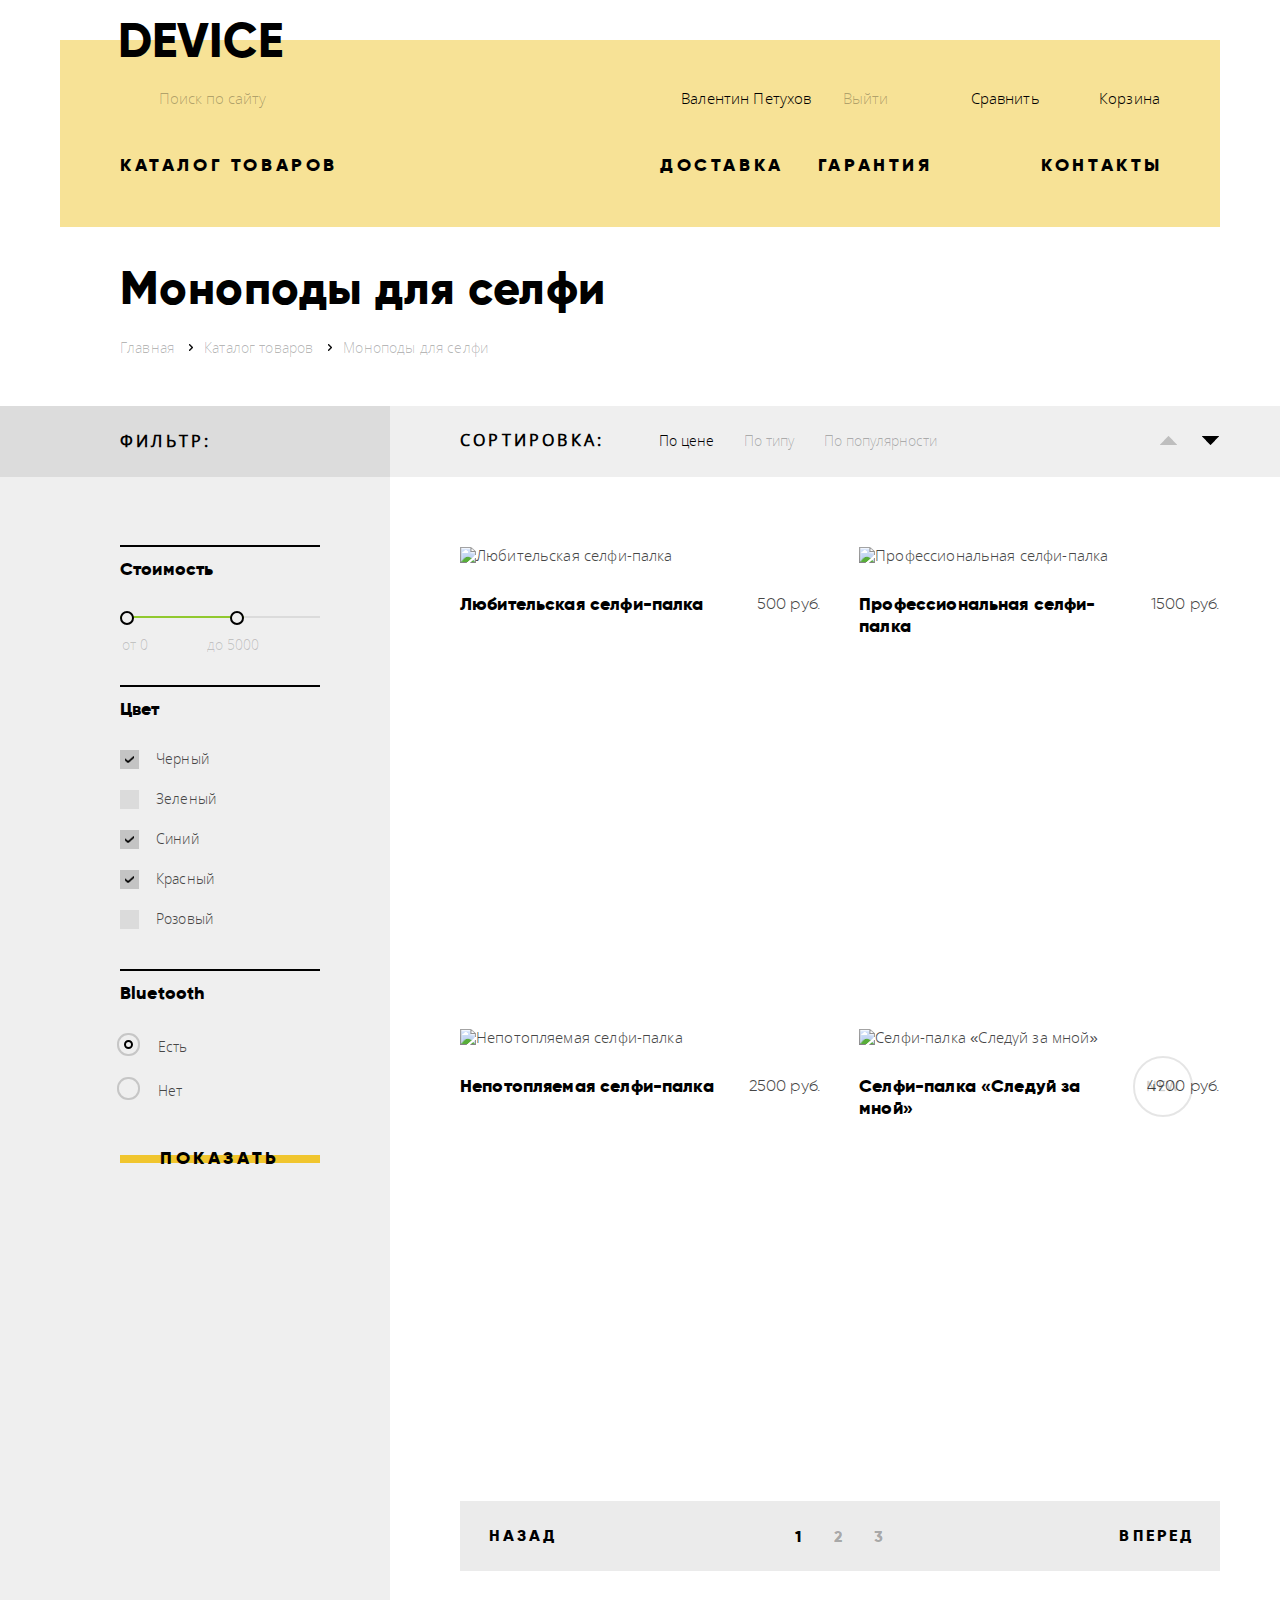
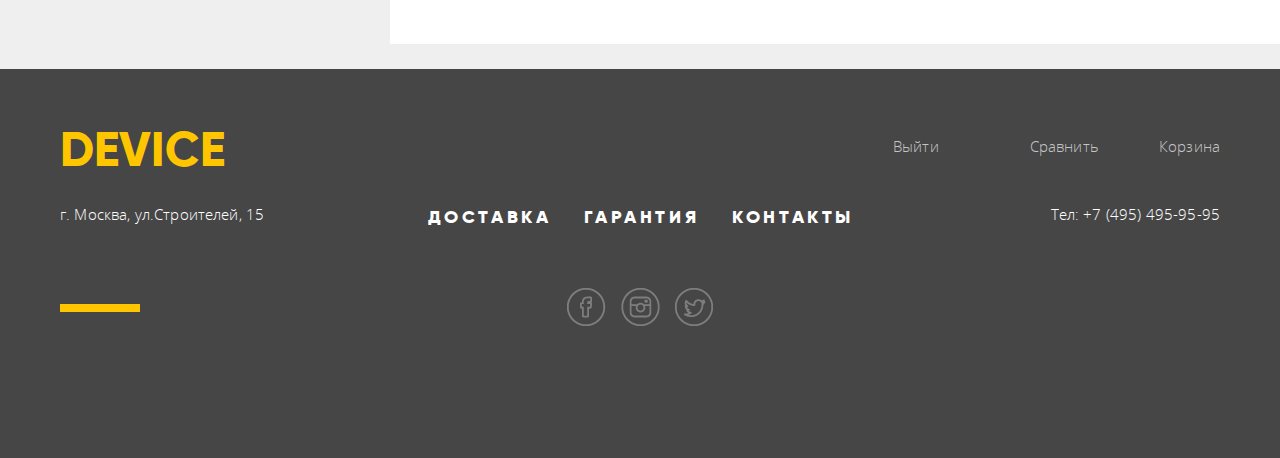
==== commit 383f66bc: "Д19. Вёрстка проходит тест на переполнение контентом." ====
--- a/catalog.html
+++ b/catalog.html
@@ -63,7 +63,7 @@
   <main>
     <div class="container">
       <div class="title">
-        <h1>Моноподы для селфи</h1>
+        <h1 class="page-title">Моноподы для селфи</h1>
         <ul class="bread-crumbs clearfix">
           <li><a href="index.html">Главная</a></li>
           <li><a href="#">Каталог товаров</a></li>
@@ -159,7 +159,7 @@
           </div>
           <div class="catalog-column-2 clearfix">
             <div class="catalog-wrapper">
-              <div class="catalog-goods clearfix">
+              <div class="catalog-goods">
                 <article class="catalog-good">
                   <img src="img/item-1.png" width="360" height="380" alt="Любительская селфи-палка">
                   <div class="good-name clearfix">
--- a/css/style.min.css
+++ b/css/style.min.css
@@ -1 +1 @@
-.slides h2,body,html{letter-spacing:.01em}@font-face{font-family:Gilroy;src:url(../fonts/gilroylight.woff2) format('woff2'),url(../fonts/gilroylight.woff) format('woff');font-weight:300}@font-face{font-family:Gilroy;src:url(../fonts/gilroyextrabold.woff2) format('woff2'),url(../fonts/gilroyextrabold.woff) format('woff');font-weight:900}@font-face{font-family:'Open Sans';src:url(../fonts/opensanslight.woff2) format('woff2'),url(../fonts/opensanslight.woff) format('woff');font-weight:300}@font-face{font-family:'Open Sans';src:url(../fonts/opensans.woff2) format('woff2'),url(../fonts/opensans.woff) format('woff');font-weight:400}body,html{font-size:15px;font-family:"Open Sans",Arial,sans-serif;color:#464646;font-weight:300;margin:0;padding:0}.home-info h2,.home-services-description h3,.slides h2{color:#000;font-size:47px;font-family:Gilroy,Arial,sans-serif;font-weight:900}body{min-width:1200px}.container{width:1160px;padding:0 20px;margin:0 auto}.slides h2{line-height:1.2;margin:40px 0 18px;padding:42px 0 0;background:url(../img/line-white.png) left top no-repeat}.home-info-about-us h2,.home-info-contact h2{margin:-14px 0 38px -1px;line-height:1.2}.home-services-description h3{line-height:1.2;margin-top:0;margin-bottom:27px;letter-spacing:.03em}.main-navigation-list-item>a,a.slide-read-more{text-decoration:none;text-transform:uppercase;letter-spacing:.2em}.device-logo,.footer .device-logo,.header .device-logo{font-size:48px;font-family:Gilroy,Arial,sans-serif;font-weight:900}.device-logo{color:#000;line-height:1.2;text-transform:uppercase}.footer .device-logo{color:#ffc600;line-height:1.2;position:absolute;text-decoration:none}.footer a:hover{color:rgba(255,198,0,.6)}.footer a:active{color:rgba(255,198,0,.3)}.header .device-logo{margin-left:58px;text-decoration:none;color:#000;position:absolute;top:-28px;text-transform:uppercase}.header a:hover{color:rgba(0,0,0,.6)}.header a:active{color:rgba(0,0,0,.3)}.search input{margin:0;padding:0;float:left}.header-up-user-menu a,li.subnavigation-list-item a{font-size:15px;font-family:"Open Sans",Arial,sans-serif;color:#000;font-weight:300;line-height:36px;text-align:left;text-decoration:none}.main-navigation-list-item>a{font-size:18px;font-family:Gilroy,Arial,sans-serif;color:#000;font-weight:900;line-height:1.2}.slide-number{font-size:179px;font-family:Gilroy,Arial,sans-serif;color:#fff;font-weight:900;float:right;min-width:179px;min-height:132px;line-height:132px;margin:0;padding:0;position:absolute;right:50px;top:10px}.slide-features-large,a.slide-read-more{font-family:Gilroy,Arial,sans-serif;line-height:1.2}a.slide-read-more{font-size:18px;color:#000;font-weight:900;text-align:center;background-image:url(../img/line.png);background-repeat:repeat-x;background-position:0 50%;display:block;width:220px;margin-top:45px;margin-left:2px;margin-bottom:52px;padding:9px 0}a:active.slide-read-more,a:hover.slide-read-more{background-repeat:repeat}a:active.slide-read-more{color:rgba(0,0,0,.3)}.slide-features-large{font-size:36px;font-weight:300;color:#000;text-align:left}.slide-featers-small{font-size:13px;font-family:"Open Sans",Arial,sans-serif;color:#464646;line-height:20px;font-weight:300;text-align:left;display:block;margin-top:10px;margin-left:1px}.catalog-row-1 h2,h1{line-height:1.2;color:#000;font-weight:900}header.header{margin-top:40px;padding:0 20px}.clearfix::after{content:"";display:table;clear:both}.header-up{margin:0 auto;padding:0 60px 0 63px}.heder-up-search{width:500px;min-height:16px;padding-left:40px;float:left}.header-up-user-menu{list-style:none;float:right;margin:0;padding:0;display:inline-block;vertical-align:top}.header-down{padding:25px 60px 50px}.title{padding:33px 0 40px 60px}h1{font-family:Gilroy,Arial,sans-serif;font-size:47px;letter-spacing:.01em;padding:0;margin:0 0 14px}.catalog{min-height:1263px;background:#efefef}.catalog-filter{width:330px;float:right;margin:0;padding:0}.catalog-filter-label{padding:26px 70px 26px 60px;margin:0}div.catalog-wrapper-sort-label{background:#efefef;padding:25px 0 26px 70px}.catalog-row-1 h2{font-size:16px;letter-spacing:.2em;text-transform:uppercase}h2.catalog-wrapper-sort-label{float:left;margin:0;padding:0 55px 0 0}.catalog-goods{padding:60px 0 0 70px}.catalog-good{width:360px;min-height:462px;margin:10px 40px 10px 0;float:left;position:relative}.catalog-good:hover .good-action{display:block}.catalog-good:nth-child(2n){margin-right:0}.catalog-paginator{width:760px;height:70px;display:inline-block;vertical-align:top;text-align:center;background:#ebebeb;margin:0 0 73px 70px;line-height:70px}footer.footer{background:#464646;color:#fff;padding:52px 0}.footer-up{min-height:39px;margin-bottom:20px}.footer-center,.footer-down{text-align:center;margin-bottom:63px}.footer-center{min-height:23px}.footer-down{min-height:43px}.home-carousel{min-height:501px;margin:0 0 94px;padding:0;position:relative}.slide-read-more{width:480px;min-height:20px;margin-bottom:65px;margin-right:80px;float:left}.logo li,.logo li a{width:260px;vertical-align:top}.logo li{min-height:100px;float:left;display:inline-block;list-style:none;margin-right:40px}.logo li a.dji .logo li:last-child,.logo li:last-child{margin-right:0}.logo li a{height:100px;display:block;line-height:100px;text-align:center;font-size:0;text-decoration:none}.footer-menu,.footer-menu li,.footer-social,.header-up-user-menu li{vertical-align:top;display:inline-block}.home-info-about-us{width:560px;float:left;margin:0 40px 0 0;padding:0}.home-info-contact{float:right;width:560px}footer .user-menu a{color:#fff;font-size:15px;font-family:"Open Sans",Arial,sans-serif;color:rgba(255,255,255,.702);line-height:36px;text-align:left;text-decoration:none}footer .user-menu a:hover{color:#fff}footer .user-menu a:active{color:rgba(255,255,255,.3)}.address,.tel{font-family:"Open Sans",Arial,sans-serif;font-weight:300;font-size:15px;color:#fff;line-height:30px}.footer-up .user-menu{float:right;padding:0;margin-top:7px}.user-menu li{float:left;padding:0;margin:0 37px 0 0;list-style:none}.user-menu li:last-child{margin-right:0}.user-menu li:first-child{margin-right:45px}.footer-social li{float:left;list-style:none;margin:0 15px 0 0}.footer-social li:last-child{margin-right:0}.footer-menu li{float:left;list-style:none;margin:0 33px 0 0}.catalog-wrapper-sort-order li{float:left;padding:0;margin:-4px 0 0 22px}.developer-logo,.tel{float:right}.footer-menu{margin:8px auto;padding:0;list-style:none}.address{float:left}.footer-social{padding:0 53px 0 0;margin:-12px auto;list-style:none}.catalog-wrapper{width:830px;float:left}.header-up-user-menu li{padding:0;margin:0 35px 0 0}.header-up-user-menu li.name{margin-right:27px}.header-up-user-menu li.login{width:251px}.header-up-user-menu li:last-child{margin-right:0}.main-navigation-list{list-style:none;display:block;padding:0;margin:0}.main-navigation-list-item{float:left;display:inline-block;vertical-align:top;padding:0;margin:0 34px 0 0}.main-navigation-list-item:first-child,.main-navigation-list-item:last-child{margin:0}.main-navigation-list-item:last-child{padding:0;float:right;margin-right:-3px}.main-navigation-list-item:first-child{padding:0 20px 0 0;width:520px}.subnavigation-list{display:none;position:absolute;width:1040px;padding:20px 60px 35px;left:-60px;background:#f7e296;z-index:1000;list-style:none;letter-spacing:-.2px}.header-wrapper,.main-navigation-list-item.catalog-menu,.slide-info{position:relative}.main-navigation-list-item:hover .subnavigation-list,.subnavigation-list.active{display:block}.bread-crumbs{list-style:none;display:inline-block;vertical-align:top;padding:0;margin:0}.bread-crumbs li{font-size:14px;color:rgba(0,0,0,.3);font-family:"Open Sans",Arial,sans-serif;text-align:left;font-weight:300;line-height:36px;float:left;padding:0 0 0 30px;margin:0;background:url(../img/nav-arrow.png) 15px 50% no-repeat}.bread-crumbs li a{color:inherit;text-decoration:none}.bread-crumbs li a:hover{color:rgba(0,0,0,.6)}.bread-crumbs li a:active{color:rgba(0,0,0,.1)}.bread-crumbs li:first-child{padding:0;background:0 0}.catalog-sort{float:left;width:auto;display:block}.catalog-wrapper-sort-order,.catalog-wrapper-sort-value,.pages{list-style:none;vertical-align:top;margin:0;display:inline-block}.catalog-wrapper-sort-value{float:left;padding:1px 0;color:rgba(0,0,0,.3);font-size:14px;font-family:"Open sans",Arial,sans-serif;letter-spacing:0;line-height:18px}.catalog-wrapper-sort-value a:hover{color:rgba(0,0,0,.6)}.catalog-wrapper-sort-value .active a,.catalog-wrapper-sort-value a:active{color:rgba(0,0,0,1)}.catalog-wrapper-sort-order{float:right;padding:0}.catalog-wrapper-sort-value li{float:left;padding:0 30px 0 0;margin:0}.good-name-price{float:right;font-size:16px;line-height:1.2;letter-spacing:.01em;font-family:Gilroy,Arial,sans-serif;text-decoration:none;color:#464646;padding-top:0}.pages{padding:0}.catalog-paginator a.prev{width:126px;float:left;padding:25px 0}.catalog-paginator a.next:hover,.catalog-paginator a.prev:hover{background-color:#d9d9d9}.catalog-paginator a.next:active,.catalog-paginator a.prev:active{background-color:#d9d9d9;color:rgba(0,0,0,.3)}.next{width:126px;padding:25px 0;float:right}.pages li{float:left;min-width:40px;text-align:center}.search{width:400px;float:left;-webkit-box-sizing:content-box;box-sizing:content-box}.header-wrapper{padding-top:40px}.home .header-wrapper{padding-bottom:113px}.catalog-filter-form{padding:28px 70px 70px 60px}.catalog-filter-form span{font-family:"Open Sans",Arial,sans-serif;font-size:14px;line-height:40px}.color,ul.bluetooth{list-style:none;padding:0}.logo{padding:0;margin:0 auto}.home-services-menu{width:279px;padding:78px 0 48px;float:left;list-style:none;border-right:#000 solid 7px;margin-left:-2px}.home-services-description{width:710px;padding:58px 48px 0 115px;float:left;list-style:none;min-height:237px}.home-popular-list{padding:0;margin:0 0 70px;list-style:none}.home-popular-item{width:160px;float:left;margin-right:40px}.home-popular-item:last-child{margin-right:0}.companies-list{margin:68px 0 55px;padding:0}ul.companies-list li{font-size:16px;font-family:Gilroy,Arial,sans-serif;color:#000;line-height:40px;letter-spacing:0;text-align:left;font-weight:900;background-image:url(../img/circle-30.png);list-style:none;padding-left:35px;background-repeat:no-repeat;background-position:0 50%}.home-info{margin:0 0 83px}.home-info-about-us p,.home-info-contact p{margin:0 0 29px;font-size:15px;font-family:"Open Sans",Arial,sans-serif;color:#464646;line-height:30px;text-align:left;letter-spacing:0}.home-info-map{margin:40px 0 67px}.home-services-menu li{width:150px;padding:0 120px 20px 0;text-align:center;margin-left:3px}.home-services-menu li:first-child{padding-bottom:25px}.home-services-menu li:last-child{margin-top:6px}.home-services-description li{padding:0 240px 0 0;display:none;background-repeat:no-repeat}.home-services-description li.delivery{margin-left:1px;padding-top:10px;background-image:url(../img/delivery.png);background-position:558px 26px}.home-services-description li.warranty{padding-top:10px;background-image:url(../img/warranty.png);background-position:543px 0;min-height:200px}.home-services-description li.credit{padding-top:10px;padding-right:276px;margin-left:1px;background-image:url(../img/credit.png);background-position:534px 0}.home-services-description li.active{display:block}.home-popular-item a{font-size:18px;font-family:Gilroy,Arial,sans-serif;color:#000;font-weight:900;line-height:1.2;text-decoration:none}.homecarousel li{min-height:486px}.slides{list-style:none;margin:-113px 0 0;padding:0}.slides p{font-size:15px;font-family:"Open Sans",Arial,sans-serif;color:#464646;text-align:left;font-weight:400;letter-spacing:0;line-height:2;margin:0;padding:0}.slide-features li{list-style:none;display:inline-block;vertical-align:top;float:left;margin-right:78px}.slide-features li.slide-3-feature-1{margin-right:45px}.slide-features li:last-child{margin-right:0}.slider-indicators{position:absolute;right:66px;bottom:153px;padding:0;margin:0}.slider-indicators li{display:block;padding:0;margin:0;float:left;width:33px}.catalog-column-1{float:left;background:#efefef}.catalog-row-1 .catalog-column-1{background:#dcdcdc}.catalog-column-2{float:left}.slides .slide{display:none;min-height:501px}.slide.active{display:block}.catalog-row-2 .catalog-column-2{background:#FFF}.search input.button{display:none}.search input[name=search-string]{font-weight:300;line-height:2.4;border:0;margin:-6px 0 6px;height:48px;width:269px;color:rgba(0,0,0,.3);padding:0 0 0 36px;box-sizing:content-box;background:url(../img/search.png) left center no-repeat;border-bottom:2px solid transparent}.search input[name=search-string]:focus~input.button,.search input[name=search-string],.search.focus input.button{font-size:15px;font-family:"Open Sans",Arial,sans-serif;-webkit-box-sizing:content-box}.search input[name=search-string]::-webkit-input-placeholder{color:rgba(0,0,0,.3)}.search input[name=search-string]::-moz-placeholder{color:rgba(0,0,0,.3)}.search input[name=search-string]::-ms-placeholder{color:rgba(0,0,0,.3)}.search input[name=search-string]::placeholder{color:rgba(0,0,0,.3)}.search input[name=search-string]:hover,.search input[name=search-string]:hover::placeholder{color:rgba(0,0,0,.6)}.search input[name=search-string]:hover::-webkit-input-placeholder{color:rgba(0,0,0,.6)}.search input[name=search-string]:hover::-moz-placeholder{color:rgba(0,0,0,.6)}.search input[name=search-string]:hover::-ms-placeholder{color:rgba(0,0,0,.6)}.search input[name=search-string]:focus{color:rgba(0,0,0,1);border-bottom:2px solid #000;outline:0}.search input[name=search-string]:focus~input.button,.search.focus input.button{padding:0;margin:-6px 0 0;display:inline-block;vertical-align:top;width:85px;height:46px;border:2px solid #000;color:#000;line-height:36px;text-align:center;cursor:pointer;box-sizing:content-box;background:0 0}.search input[name=search-string]:focus~input.button:hover{background:#000;color:#fff}.search input[name=search-string]:focus~input.button:active{background:#000;color:rgba(255,255,255,.3)}.home-popular-item a .icon-bg{background-color:rgba(240,197,46,.5);display:block;margin-bottom:35px}.home-popular-item a:active .icon-bg,.home-popular-item a:hover .icon-bg{background-color:rgba(240,197,46,1)}.home-popular-item a .icon{background-image:url(../img/poppular.png);background-position:0 0;width:160px;height:160px;display:block}.home-popular-item a:active .icon{opacity:.3}.home-popular-item a .icon.ico1{background-position:0 0}.home-popular-item a .icon.ico2{background-position:-200px 0}.home-popular-item a .icon.ico3{background-position:-400px 0}.home-popular-item a .icon.ico4{background-position:-600px 0}.home-popular-item a .icon.ico5{background-position:-800px 0}.home-popular-item a .icon.ico6{background-position:-1000px 0}.home-logotypes img{background-blend-mode:overlay;opacity:.2}.logo li a.srgadgets{background:url(../img/logo-2-black.png);opacity:.2}.logo li a.srgadgets:hover{background:url(../img/logo-2-color.png);opacity:1}.logo li a.gopro{background:url(../img/logo-3-black.png);opacity:.2}.logo li a.gopro:hover{background:url(../img/logo-3-color.png);opacity:1}.logo li a.vive{background:url(../img/logo-4-black.png);opacity:.2}.logo li a.vive:hover{background:url(../img/logo-4-color.png);opacity:1}.logo li a.dji{background:url(../img/logo-1-black.png);opacity:.2}.logo li a.dji:hover{background:url(../img/logo-1-color.png);opacity:1}.footer-center .footer-menu a{font-size:18px;font-family:Gilroy,Arial,sans-serif;color:#fff;font-weight:900;line-height:1.2;letter-spacing:.2em;text-align:left;text-decoration:none;text-transform:uppercase}.footer-center .footer-menu a:hover{color:rgba(255,255,255,.6)}.footer-center .footer-menu a:active{color:rgba(255,255,255,.3)}.footer-down a.developer-logo{text-decoration:none;font-size:0;vertical-align:top;background-image:url(../img/htmlacademy.png);background-repeat:no-repeat;width:27px;height:36px;margin-top:-10px}.footer-down a.developer-logo:hover{opacity:.6}.footer-down a.developer-logo:active{opacity:.3}.footer-social a{text-decoration:none;font-size:0;vertical-align:top;background-image:url(../img/social.png);width:39px;height:38px;display:block;opacity:.3}.home-info-read-more,.home-services-menu li a{text-align:center;text-decoration:none;font-size:18px;display:block}.footer-social a:hover{opacity:.6}.footer-social a:active{opacity:.1}.footer-social a.instagram{background-position:-54px 0}.footer-social a.twiter{background-position:-109px 0}.home-services-menu li a{font-family:Gilroy,Arial,sans-serif;color:#000;font-weight:900;text-transform:uppercase;letter-spacing:.2em;background-image:url(../img/line.png);background-repeat:repeat-x;background-position:0 50%;line-height:40px;width:162px;height:40px}.good-action-cart,.home-info-read-more{text-transform:uppercase;font-weight:900;line-height:1.2;letter-spacing:.2em;font-family:Gilroy,Arial,sans-serif}.home-services-menu li a:hover{background-repeat:repeat}.home-services-menu li a:active,.home-services-menu li.active a{color:#f7e184;background:#000;padding-right:120px;margin:0}.home-info-read-more{color:#000;background-image:url(../img/line.png);background-repeat:repeat-x;background-position:0 50%;width:260px;padding:9px 0}.home-info-read-more:hover{background-repeat:repeat}.home-info-read-more:active{background-repeat:repeat;color:rgba(0,0,0,.3)}.home-popular-item a:active .text{opacity:.3}.user-menu a .action-icon{width:13px;height:12px;display:inline-block;vertical-align:baseline;margin-right:10px;color:#ffc600;opacity:.6;background-repeat:no-repeat;background-position:center}.user-menu a:hover .action-icon{opacity:1}.user-menu a:active .action-icon{opacity:.3}.login .action-icon,.logout .action-icon{background-image:url(../img/user.png)}.compare .action-icon{background-image:url(../img/compare.png)}.cart .action-icon{background-image:url(../img/cart.png)}.yellow-line{float:left;background:#ffc600;width:80px;height:8px;margin-top:4px}.black-line{background:#000;width:80px;height:8px;margin-top:92px;margin-bottom:55px}.grey-bg{background:linear-gradient(0deg,#e5e5e5 285px,#fff 250px);min-height:402px}.home-services{padding-bottom:51px;margin-bottom:94px}.slide-features{float:left;width:460px;margin:0;padding:0}.login .black-icon,.name .black-icon{background-image:url(../img/user_black.png)}.logout a{color:rgba(0,0,0,.3);margin-right:23px}.header-up-user-menu .black-icon{width:13px;height:12px;display:inline-block;vertical-align:baseline;margin-right:7px;color:#000;opacity:1;background-repeat:no-repeat;background-position:center}.login .black-icon{margin-right:12px}.header-up-user-menu a:hover .black-icon{opacity:.6}.header-up-user-menu a:active .black-icon{opacity:.3}.compare .black-icon{background-image:url(../img/compare_black.png)}.cart .black-icon{background-image:url(../img/cart_black.png)}.slide-info{float:left;width:520px;margin-left:20px}.slider-indicators li button{width:20px;height:20px;background:url(../img/circle.png) 50% 50% no-repeat;opacity:.3;padding:0;margin:0;border:none;cursor:pointer}.slider-indicators li button:hover{opacity:.4}.slider-indicators li button:active,.slider-indicators li.active button{opacity:1}.slide-img{float:left;width:580px;text-align:center;margin:0;padding:0}.main-navigation-list-item.catalog-menu>a{padding-right:28px;background:url(../img/plus.png) 100% 50% no-repeat}.main-navigation-list-item.catalog-menu>a:hover{opacity:.6}.main-navigation-list-item.catalog-menu a:active{opacity:.3}.subnavigation-list-category{float:left;margin:0 59px 0 0;padding:0}.subnavigation-list-category ul{list-style:none;padding:0;margin:0}.subnavigation-list-category:last-child{margin:0 0 0 17px}.subnavigation-list-category a:hover{color:rgba(0,0,0,.6)}.catalog-wrapper-sort-order button{font-size:0;border:none;width:20px;height:18px;background:url(../img/sort-up.png) 50% 50% no-repeat;opacity:.2;cursor:pointer;padding:0;margin:0}.catalog-wrapper-sort-order button.desc{background:url(../img/sort-down.png) 50% 50% no-repeat}.catalog-wrapper-sort-order button:hover{opacity:.4}.catalog-wrapper-sort-order .active button,.catalog-wrapper-sort-order button:active{opacity:1}.good-action{position:absolute;top:0;left:0;width:360px;height:380px;background:rgba(238,238,238,.7);text-align:center;display:none}.good-action a{display:block;text-decoration:none}.good-action-cart{width:170px;margin:174px auto 16px;padding:15px;background-image:url(../img/line.png);background-repeat:repeat-x;background-position:center;font-size:18px;color:#000}.good-action-cart:active,.good-action-cart:hover{background-repeat:repeat}.good-action-cart:active{color:rgba(0,0,0,.3)}.good-action-compare{font-family:"Open Sans",Arial,sans-serif;font-size:13px;line-height:36px;color:rgba(0,0,0,.5);margin:0 auto}.good-action-compare:hover{color:rgba(0,0,0,1)}.good-action-compare:active{color:rgba(0,0,0,.2)}.good-name-link{font-size:18px;font-family:Gilroy,Arial,sans-serif;font-weight:900;line-height:1.2;text-decoration:none;color:#000}.catalog-wrapper-sort-value a{font-family:"Open Sans",Arial,sans-serif;font-size:14px;color:rgba(0,0,0,.3);line-height:18px;letter-spacing:0;text-decoration:none}.catalog-paginator a,.filter-label-with-border,.pages .active{font-weight:900;font-family:Gilroy,Arial,sans-serif;line-height:1.2}.catalog-paginator a,.pages .active{font-size:16px;letter-spacing:.2em;color:rgba(0,0,0,1);text-decoration:none;text-transform:uppercase}.pages a{color:rgba(0,0,0,.3)}.filter-label-with-border{font-size:18px;color:#000;text-transform:none;border-top:2px solid #000;padding:12px 0 29px;margin:40px 0 0}.filter-ul{margin:-10px;padding:0;list-style:none}.filter-ul li{padding:0 10px;margin:0 auto}.filter-ul label{font-family:"Open Sans",Arial,sans-serif;font-size:14px;line-height:40px;letter-spacing:.01em}.catalog-filter-form input[type=submit],.good-name h3,.price-range-label,.write-us-form label,.write-us-form-button{font-family:Gilroy,Arial,sans-serif}.filter-ul input[type=radio]{display:none}.filter-ul input[type=radio]+span{padding:5px;border:2px solid #c6c6c6;display:inline-block;vertical-align:baseline;border-radius:11px;margin:0 18px -4px 0;cursor:pointer}.filter-ul input[type=radio]+span>span{width:5px;height:5px;display:block;border:2px solid transparent;border-radius:5px}.filter-ul input[type=radio]+span:hover{border-color:#bcbcbc}.filter-ul input[type=radio]+span:active{border-color:#acacac}.filter-ul input[type=radio]+span:active>span,.filter-ul input[type=radio]:checked+span>span{border:2px solid rgba(0,0,0,1)}.filter-ul input[type=radio]:checked+span:active>span{border:2px solid transparent}.filter-ul input[type=checkbox]{display:none}.filter-ul input[type=checkbox]~label>span{padding:5px;background:#dbdbdb;display:inline-block;vertical-align:baseline;margin:0 17px -5px 0;cursor:pointer}.filter-ul input[type=checkbox]~label>span>span{width:9px;height:9px;display:block}.filter-ul input[type=checkbox]:checked~label>span{background:#c4c4c4}.filter-ul input[type=checkbox]~label>span:hover{background:#cecece}.filter-ul input[type=checkbox]:checked~label>span>span,.filter-ul input[type=checkbox]~label>span:active>span{background:url(../img/tick.png) 50% 50% no-repeat}.filter-ul input[type=checkbox]:checked~label>span:active>span{background:0 0}.catalog-filter-form input[type=submit],.write-us-form-button{width:200px;padding:15px;background:url(../img/line.png) center repeat-x;font-size:18px;line-height:1.2;letter-spacing:.2em;font-weight:900;text-transform:uppercase;color:#000;margin-top:31px;border:none;cursor:pointer;outline:0}.catalog-filter-form input[type=submit]:hover,.write-us-form-button:hover{background-repeat:repeat}.catalog-filter-form input[type=submit]:active,.write-us-form-button:active{background-repeat:repeat;color:rgba(0,0,0,.3)}.search.focus{border-bottom:1px solid #000}.catalog-row-2{background:-webkit-gradient(linear,left top,right top,color-stop(50%,#efefef),color-stop(50%,#fff));background:linear-gradient(90deg,#efefef 50%,#fff 50%)}.catalog-row-1{background:-webkit-gradient(linear,left top,right top,color-stop(50%,#dcdcdc),color-stop(50%,#efefef));background:linear-gradient(90deg,#dcdcdc 50%,#efefef 50%)}.header-background{background:#f7e296;width:1160px;padding:0}.good-name h3{padding:0;margin:0;line-height:1.2;font-size:18px;float:left;width:260px}.price-range-background{background:#dbdbdb;height:2px;margin:6px 0 67px}.price-range{background:#91c92f;height:2px;width:62%;position:relative}.price-range-pointer{height:10px;width:10px;background:#eee;border:2px solid #000;border-radius:10px;top:-5px;position:absolute;cursor:pointer}.price-range-pointer.min{left:0}.price-range-pointer.max{right:0}.price-range-pointer:active{background:#91c92f;border-color:#fff;-webkit-box-shadow:0 5px 5px rgba(0,0,0,.75);box-shadow:0 5px 5px rgba(0,0,0,.75)}.price-range-label{position:absolute;top:12px;font-size:14px;line-height:22.27px;letter-spacing:0;font-weight:300;width:60px;color:rgba(0,0,0,.2);margin:0;padding:0}.price-range-label.max{left:-25px}.catalog-good.new::after{content:"NEW";position:absolute;top:27px;right:26px;color:rgba(0,0,0,.2);border:2px solid rgba(0,0,0,.1);width:56px;text-align:center;border-radius:56px;font-size:14px;line-height:1.2;font-weight:900;letter-spacing:.05em;padding:20px 0}@-webkit-keyframes bounce{0%{-webkit-transform:translateY(-2000px);transform:translateY(-2000px)}70%{-webkit-transform:translateY(30px);transform:translateY(30px)}90%{-webkit-transform:translateY(-10px);transform:translateY(-10px)}100%{-webkit-transform:translateY(0);transform:translateY(0)}}@keyframes bounce{0%{-webkit-transform:translateY(-2000px);transform:translateY(-2000px)}70%{-webkit-transform:translateY(30px);transform:translateY(30px)}90%{-webkit-transform:translateY(-10px);transform:translateY(-10px)}100%{-webkit-transform:translateY(0);transform:translateY(0)}}@-webkit-keyframes shake{0%,100%{-webkit-transform:translateX(0);transform:translateX(0)}10%,30%,50%,70%,90%{-webkit-transform:translateX(-10px);transform:translateX(-10px)}20%,40%,60%,80%{-webkit-transform:translateX(10px);transform:translateX(10px)}}@keyframes shake{0%,100%{-webkit-transform:translateX(0);transform:translateX(0)}10%,30%,50%,70%,90%{-webkit-transform:translateX(-10px);transform:translateX(-10px)}20%,40%,60%,80%{-webkit-transform:translateX(10px);transform:translateX(10px)}}.popup{display:none;width:960px;position:absolute;z-index:10000;min-height:500px;left:50%;top:50%;margin-left:-480px;margin-top:-250px;background:#fff;-webkit-box-shadow:0 10px 20px rgba(0,0,0,.2);box-shadow:0 10px 20px rgba(0,0,0,.2)}.popup.map{margin-top:-280px;background:url(../img/map-big.png) 50% 50% no-repeat}.popup-overlay{position:fixed;overflow:auto;left:0;top:0;width:100%;height:100%;display:none}.popup-overlay.active{display:block}.popup-close{width:54.6px;height:54.6px;background:url(../img/modal-close.png) 50% 50% no-repeat rgba(240,197,46,.5);font-size:0;position:absolute;right:22px;top:22px;border:none;border-radius:54px;cursor:pointer;outline:0}.popup-close:hover{outline:0;background:url(../img/modal-close.png) 50% 50% no-repeat rgba(240,197,46,1)}.popup-close:focus{background-image:none}.popup-close:focus::after{content:"";display:block;width:100%;height:100%;opacity:.3;background:url(../img/modal-close.png) 50% 50% no-repeat}.popup.active{display:block;-webkit-animation:bounce .6s;animation:bounce .6s}.popup.error{-webkit-animation:shake .6s;animation:shake .6s}.write-us-form{margin:72px}.write-us-form label{display:block;font-size:18px;line-height:18px;font-weight:900;letter-spacing:0;color:#000;margin-bottom:11px;padding:20px 0 0 29px;margin-top:7px}.write-us-form input[type=email],.write-us-form input[type=text],.write-us-form textarea{font-family:"Open Sans",Arial,sans-serif;font-size:14px;line-height:18px;font-weight:900;color:rgba(70,70,70,.4);background-color:rgba(229,229,229,.5);border:none;margin-bottom:10px;margin-left:27px;padding:14px 22px;width:316px}.write-us-form textarea{width:716px;height:123px;margin-bottom:7px}.write-us-form input[type=email]:hover,.write-us-form input[type=text]:hover,.write-us-form textarea:hover{background-color:rgba(229,229,229,.8)}.write-us-form input[type=email]:focus,.write-us-form input[type=text]:focus,.write-us-form textarea:focus{background-color:#fff;color:rgba(70,70,70,1);outline:0;-webkit-box-shadow:inset 0 0 0 3px rgba(240,197,46,.5);box-shadow:inset 0 0 0 3px rgba(240,197,46,.5)}.write-us-form input[type=email].error,.write-us-form input[type=email]:invalid,.write-us-form input[type=text].error,.write-us-form textarea.error{background-color:rgba(237,181,181,.5)}.write-us-form-col{width:50%;float:left}.write-us-form-col.col2{margin-left:-10px}.write-us-form-button{margin-left:25px}.good-name{margin-top:30px;margin-bottom:30px}.filter-ul.bluetooth li{padding:3px 8px 1px 7px}.map iframe{border:0}.home-services-description p{font-family:Gilroy,Arial,sans-serif;font-weight:300;font-size:15px;line-height:30px;letter-spacing:.01em}.slide-img-1{margin-right:13px;margin-top:1px}.slide-img-2{margin-top:13px}.slide-img-3{margin-top:10px}+.slides h2,body,html{letter-spacing:.01em}@font-face{font-family:Gilroy;src:url(../fonts/gilroylight.woff2) format('woff2'),url(../fonts/gilroylight.woff) format('woff');font-weight:300}@font-face{font-family:Gilroy;src:url(../fonts/gilroyextrabold.woff2) format('woff2'),url(../fonts/gilroyextrabold.woff) format('woff');font-weight:900}@font-face{font-family:'Open Sans';src:url(../fonts/opensanslight.woff2) format('woff2'),url(../fonts/opensanslight.woff) format('woff');font-weight:300}@font-face{font-family:'Open Sans';src:url(../fonts/opensans.woff2) format('woff2'),url(../fonts/opensans.woff) format('woff');font-weight:400}body,html{font-size:15px;font-family:"Open Sans",Arial,sans-serif;color:#464646;font-weight:300;margin:0;padding:0}.home-info h2,.home-services-description h3,.slides h2{color:#000;font-size:47px;font-family:Gilroy,Arial,sans-serif;font-weight:900}body{min-width:1200px}.container{width:1160px;padding:0 20px;margin:0 auto}.slides h2{line-height:1.2;margin:40px 0 18px;padding:42px 0 0;background:url(../img/line-white.png) left top no-repeat}.home-info-about-us h2,.home-info-contact h2{margin:-14px 0 38px -1px;line-height:1.2}.home-services-description h3{line-height:1.2;margin-top:0;margin-bottom:27px;letter-spacing:.03em}.main-navigation-list-item>a,a.slide-read-more{text-decoration:none;text-transform:uppercase;letter-spacing:.2em}.device-logo,.footer .device-logo,.header .device-logo{font-size:48px;font-family:Gilroy,Arial,sans-serif;font-weight:900}.device-logo{color:#000;line-height:1.2;text-transform:uppercase}.footer .device-logo{color:#ffc600;line-height:1.2;position:absolute;text-decoration:none}.footer a:hover{color:rgba(255,198,0,.6)}.footer a:active{color:rgba(255,198,0,.3)}.header .device-logo{margin-left:58px;text-decoration:none;color:#000;position:absolute;top:-28px;text-transform:uppercase}.header a:hover{color:rgba(0,0,0,.6)}.header a:active{color:rgba(0,0,0,.3)}.search input{margin:0;padding:0;float:left}.header-up-user-menu a,li.subnavigation-list-item a{font-size:15px;font-family:"Open Sans",Arial,sans-serif;color:#000;font-weight:300;line-height:36px;text-align:left;text-decoration:none}.main-navigation-list-item>a{font-size:18px;font-family:Gilroy,Arial,sans-serif;color:#000;font-weight:900;line-height:1.2}.slide-number{font-size:179px;font-family:Gilroy,Arial,sans-serif;color:#fff;font-weight:900;float:right;min-width:179px;min-height:132px;line-height:132px;margin:0;padding:0;position:absolute;right:50px;top:10px}.slide-features-large,a.slide-read-more{font-family:Gilroy,Arial,sans-serif;line-height:1.2}a.slide-read-more{font-size:18px;color:#000;font-weight:900;text-align:center;background-image:url(../img/line.png);background-repeat:repeat-x;background-position:0 50%;display:block;width:220px;margin-top:45px;margin-left:2px;margin-bottom:52px;padding:9px 0}a:active.slide-read-more,a:hover.slide-read-more{background-repeat:repeat}a:active.slide-read-more{color:rgba(0,0,0,.3)}.slide-features-large{font-size:36px;font-weight:300;color:#000;text-align:left}.slide-featers-small{font-size:13px;font-family:"Open Sans",Arial,sans-serif;color:#464646;line-height:20px;font-weight:300;text-align:left;display:block;margin-top:10px;margin-left:1px}.catalog-row-1 h2,.page-title{line-height:1.2;color:#000;font-weight:900}header.header{margin-top:40px;padding:0 20px}.clearfix::after{content:"";display:table;clear:both}.header-up{margin:0 auto;padding:0 60px 0 63px}.heder-up-search{width:500px;min-height:16px;padding-left:40px;float:left}.header-up-user-menu{list-style:none;float:right;margin:0;padding:0;display:inline-block;vertical-align:top}.header-down{padding:25px 60px 50px}.title{padding:33px 0 40px 60px}.page-title{font-family:Gilroy,Arial,sans-serif;font-size:47px;letter-spacing:.01em;padding:0;margin:0 0 14px}.catalog{min-height:1263px;background:#efefef}.catalog-filter{width:330px;float:right;margin:0;padding:0}.catalog-filter-label{padding:26px 70px 26px 60px;margin:0}div.catalog-wrapper-sort-label{background:#efefef;padding:25px 0 26px 70px}.catalog-row-1 h2{font-size:16px;letter-spacing:.2em;text-transform:uppercase}h2.catalog-wrapper-sort-label{float:left;margin:0;padding:0 55px 0 0}.catalog-goods{padding:60px 0 0 70px}.catalog-good{width:360px;min-height:462px;margin:10px 35px 10px 0;display:inline-block;position:relative}.catalog-good:hover .good-action{display:block}.catalog-good:nth-child(2n){margin-right:0}.catalog-paginator{width:760px;height:70px;display:inline-block;vertical-align:top;text-align:center;background:#ebebeb;margin:0 0 73px 70px;line-height:70px}footer.footer{background:#464646;color:#fff;padding:52px 0}.footer-up{min-height:39px;margin-bottom:20px}.footer-center,.footer-down{text-align:center;margin-bottom:63px}.footer-center{min-height:23px}.footer-down{min-height:43px}.home-carousel{min-height:501px;margin:0 0 94px;padding:0;position:relative}.slide-read-more{width:480px;min-height:20px;margin-bottom:65px;margin-right:80px;float:left}.logo li,.logo li a{width:260px;vertical-align:top}.logo li{min-height:100px;float:left;display:inline-block;list-style:none;margin-right:40px}.logo li a.dji .logo li:last-child,.logo li:last-child{margin-right:0}.logo li a{height:100px;display:block;line-height:100px;text-align:center;font-size:0;text-decoration:none}.footer-menu,.footer-menu li,.footer-social,.header-up-user-menu li{vertical-align:top;display:inline-block}.home-info-about-us{width:560px;float:left;margin:0 40px 0 0;padding:0}.home-info-contact{float:right;width:560px}footer .user-menu a{color:#fff;font-size:15px;font-family:"Open Sans",Arial,sans-serif;color:rgba(255,255,255,.702);line-height:36px;text-align:left;text-decoration:none}footer .user-menu a:hover{color:#fff}footer .user-menu a:active{color:rgba(255,255,255,.3)}.address,.tel{font-family:"Open Sans",Arial,sans-serif;font-weight:300;font-size:15px;color:#fff;line-height:30px}.footer-up .user-menu{float:right;padding:0;margin-top:7px}.user-menu li{float:left;padding:0;margin:0 37px 0 0;list-style:none}.user-menu li:last-child{margin-right:0}.user-menu li:first-child{margin-right:45px}.footer-social li{float:left;list-style:none;margin:0 15px 0 0}.footer-social li:last-child{margin-right:0}.footer-menu li{float:left;list-style:none;margin:0 33px 0 0}.catalog-wrapper-sort-order li{float:left;padding:0;margin:-4px 0 0 22px}.developer-logo,.tel{float:right}.footer-menu{margin:8px auto;padding:0;list-style:none}.address{float:left}.footer-social{padding:0 53px 0 0;margin:-12px auto;list-style:none}.catalog-wrapper{width:830px;float:left}.header-up-user-menu li{padding:0;margin:0 35px 0 0}.header-up-user-menu li.name{margin-right:27px}.header-up-user-menu li.login{width:251px}.header-up-user-menu li:last-child{margin-right:0}.main-navigation-list{list-style:none;display:block;padding:0;margin:0}.main-navigation-list-item{float:left;display:inline-block;vertical-align:top;padding:0;margin:0 34px 0 0}.main-navigation-list-item:first-child,.main-navigation-list-item:last-child{margin:0}.main-navigation-list-item:last-child{padding:0;float:right;margin-right:-3px}.main-navigation-list-item:first-child{padding:0 20px 0 0;width:520px}.subnavigation-list{display:none;position:absolute;width:1040px;padding:20px 60px 35px;left:-60px;background:#f7e296;z-index:1000;list-style:none;letter-spacing:-.2px}.header-wrapper,.main-navigation-list-item.catalog-menu,.slide-info{position:relative}.main-navigation-list-item:hover .subnavigation-list,.subnavigation-list.active{display:block}.bread-crumbs{list-style:none;display:inline-block;vertical-align:top;padding:0;margin:0}.bread-crumbs li{font-size:14px;color:rgba(0,0,0,.3);font-family:"Open Sans",Arial,sans-serif;text-align:left;font-weight:300;line-height:36px;float:left;padding:0 0 0 30px;margin:0;background:url(../img/nav-arrow.png) 15px 50% no-repeat}.bread-crumbs li a{color:inherit;text-decoration:none}.bread-crumbs li a:hover{color:rgba(0,0,0,.6)}.bread-crumbs li a:active{color:rgba(0,0,0,.1)}.bread-crumbs li:first-child{padding:0;background:0 0}.catalog-sort{float:left;width:auto;display:block}.catalog-wrapper-sort-order,.catalog-wrapper-sort-value,.pages{list-style:none;vertical-align:top;margin:0;display:inline-block}.catalog-wrapper-sort-value{float:left;padding:1px 0;color:rgba(0,0,0,.3);font-size:14px;font-family:"Open sans",Arial,sans-serif;letter-spacing:0;line-height:18px}.catalog-wrapper-sort-value a:hover{color:rgba(0,0,0,.6)}.catalog-wrapper-sort-value .active a,.catalog-wrapper-sort-value a:active{color:rgba(0,0,0,1)}.catalog-wrapper-sort-order{float:right;padding:0}.catalog-wrapper-sort-value li{float:left;padding:0 30px 0 0;margin:0}.good-name-price{float:right;font-size:16px;line-height:1.2;letter-spacing:.01em;font-family:Gilroy,Arial,sans-serif;text-decoration:none;color:#464646;padding-top:0}.pages{padding:0}.catalog-paginator a.prev{width:126px;float:left;padding:25px 0}.catalog-paginator a.next:hover,.catalog-paginator a.prev:hover{background-color:#d9d9d9}.catalog-paginator a.next:active,.catalog-paginator a.prev:active{background-color:#d9d9d9;color:rgba(0,0,0,.3)}.next{width:126px;padding:25px 0;float:right}.pages li{float:left;min-width:40px;text-align:center}.search{width:400px;float:left;-webkit-box-sizing:content-box;box-sizing:content-box}.header-wrapper{padding-top:40px}.home .header-wrapper{padding-bottom:113px}.catalog-filter-form{padding:28px 70px 70px 60px}.catalog-filter-form span{font-family:"Open Sans",Arial,sans-serif;font-size:14px;line-height:40px}.color,ul.bluetooth{list-style:none;padding:0}.logo{padding:0;margin:0 auto}.home-services-menu{width:279px;padding:78px 0 48px;float:left;list-style:none;border-right:#000 solid 7px;margin-left:-2px}.home-services-description{width:710px;padding:58px 48px 0 115px;float:left;list-style:none;min-height:237px}.home-popular-list{padding:0;margin:0 0 70px;list-style:none}.home-popular-item{width:160px;float:left;margin-right:40px}.home-popular-item:last-child{margin-right:0}.companies-list{margin:68px 0 55px;padding:0}ul.companies-list li{font-size:16px;font-family:Gilroy,Arial,sans-serif;color:#000;line-height:40px;letter-spacing:0;text-align:left;font-weight:900;background-image:url(../img/circle-30.png);list-style:none;padding-left:35px;background-repeat:no-repeat;background-position:0 50%}.home-info{margin:0 0 83px}.home-info-about-us p,.home-info-contact p{margin:0 0 29px;font-size:15px;font-family:"Open Sans",Arial,sans-serif;color:#464646;line-height:30px;text-align:left;letter-spacing:0}.home-info-map{margin:40px 0 67px}.home-services-menu li{width:150px;padding:0 120px 20px 0;text-align:center;margin-left:3px}.home-services-menu li:first-child{padding-bottom:25px}.home-services-menu li:last-child{margin-top:6px}.home-services-description li{padding:0 240px 0 0;display:none;background-repeat:no-repeat}.home-services-description li.delivery{margin-left:1px;padding-top:10px;background-image:url(../img/delivery.png);background-position:558px 26px}.home-services-description li.warranty{padding-top:10px;background-image:url(../img/warranty.png);background-position:543px 0;min-height:200px}.home-services-description li.credit{padding-top:10px;padding-right:276px;margin-left:1px;background-image:url(../img/credit.png);background-position:534px 0}.home-services-description li.active{display:block}.home-popular-item a{font-size:18px;font-family:Gilroy,Arial,sans-serif;color:#000;font-weight:900;line-height:1.2;text-decoration:none}.homecarousel li{min-height:486px}.slides{list-style:none;margin:-113px 0 0;padding:0}.slides p{font-size:15px;font-family:"Open Sans",Arial,sans-serif;color:#464646;text-align:left;font-weight:300;letter-spacing:0;line-height:2;margin:0;padding:0}.slide-features li{list-style:none;display:inline-block;vertical-align:top;float:left;margin-right:78px}.slide-features li.slide-3-feature-1{margin-right:45px}.slide-features li:last-child{margin-right:0}.slider-indicators{position:absolute;right:66px;bottom:153px;padding:0;margin:0}.slider-indicators li{display:block;padding:0;margin:0;float:left;width:33px}.catalog-column-1{float:left;background:#efefef}.catalog-row-1 .catalog-column-1{background:#dcdcdc}.catalog-column-2{float:left}.slides .slide{display:none;min-height:501px}.slide.active{display:block}.catalog-row-2 .catalog-column-2{background:#FFF}.search input.button{display:none}.search input[name=search-string]{font-weight:300;line-height:2.4;border:0;margin:-6px 0 6px;height:48px;width:269px;color:rgba(0,0,0,.3);padding:0 0 0 36px;box-sizing:content-box;background:url(../img/search.png) left center no-repeat;border-bottom:2px solid transparent}.search input[name=search-string]:focus~input.button,.search input[name=search-string],.search.focus input.button{font-size:15px;font-family:"Open Sans",Arial,sans-serif;-webkit-box-sizing:content-box}.search input[name=search-string]::-webkit-input-placeholder{color:rgba(0,0,0,.3)}.search input[name=search-string]::-moz-placeholder{color:rgba(0,0,0,.3)}.search input[name=search-string]::-ms-placeholder{color:rgba(0,0,0,.3)}.search input[name=search-string]::placeholder{color:rgba(0,0,0,.3)}.search input[name=search-string]:hover,.search input[name=search-string]:hover::placeholder{color:rgba(0,0,0,.6)}.search input[name=search-string]:hover::-webkit-input-placeholder{color:rgba(0,0,0,.6)}.search input[name=search-string]:hover::-moz-placeholder{color:rgba(0,0,0,.6)}.search input[name=search-string]:hover::-ms-placeholder{color:rgba(0,0,0,.6)}.search input[name=search-string]:focus{color:rgba(0,0,0,1);border-bottom:2px solid #000;outline:0}.search input[name=search-string]:focus~input.button,.search.focus input.button{padding:0;margin:-6px 0 0;display:inline-block;vertical-align:top;width:85px;height:46px;border:2px solid #000;color:#000;line-height:36px;text-align:center;cursor:pointer;box-sizing:content-box;background:0 0}.search input[name=search-string]:focus~input.button:hover{background:#000;color:#fff}.search input[name=search-string]:focus~input.button:active{background:#000;color:rgba(255,255,255,.3)}.home-popular-item a .icon-bg{background-color:rgba(240,197,46,.5);display:block;margin-bottom:35px}.home-popular-item a:active .icon-bg,.home-popular-item a:hover .icon-bg{background-color:rgba(240,197,46,1)}.home-popular-item a .icon{background-image:url(../img/poppular.png);background-position:0 0;width:160px;height:160px;display:block}.home-popular-item a:active .icon{opacity:.3}.home-popular-item a .icon.ico1{background-position:0 0}.home-popular-item a .icon.ico2{background-position:-200px 0}.home-popular-item a .icon.ico3{background-position:-400px 0}.home-popular-item a .icon.ico4{background-position:-600px 0}.home-popular-item a .icon.ico5{background-position:-800px 0}.home-popular-item a .icon.ico6{background-position:-1000px 0}.home-logotypes img{background-blend-mode:overlay;opacity:.2}.logo li a.srgadgets{background:url(../img/logo-2-black.png);opacity:.2}.logo li a.srgadgets:hover{background:url(../img/logo-2-color.png);opacity:1}.logo li a.gopro{background:url(../img/logo-3-black.png);opacity:.2}.logo li a.gopro:hover{background:url(../img/logo-3-color.png);opacity:1}.logo li a.vive{background:url(../img/logo-4-black.png);opacity:.2}.logo li a.vive:hover{background:url(../img/logo-4-color.png);opacity:1}.logo li a.dji{background:url(../img/logo-1-black.png);opacity:.2}.logo li a.dji:hover{background:url(../img/logo-1-color.png);opacity:1}.footer-center .footer-menu a{font-size:18px;font-family:Gilroy,Arial,sans-serif;color:#fff;font-weight:900;line-height:1.2;letter-spacing:.2em;text-align:left;text-decoration:none;text-transform:uppercase}.footer-center .footer-menu a:hover{color:rgba(255,255,255,.6)}.footer-center .footer-menu a:active{color:rgba(255,255,255,.3)}.footer-down a.developer-logo{text-decoration:none;font-size:0;vertical-align:top;background-image:url(../img/htmlacademy.png);background-repeat:no-repeat;width:27px;height:36px;margin-top:-10px}.footer-down a.developer-logo:hover{opacity:.6}.footer-down a.developer-logo:active{opacity:.3}.footer-social a{text-decoration:none;font-size:0;vertical-align:top;background-image:url(../img/social.png);width:39px;height:38px;display:block;opacity:.3}.home-info-read-more,.home-services-menu li a{text-align:center;text-decoration:none;font-size:18px;display:block}.footer-social a:hover{opacity:.6}.footer-social a:active{opacity:.1}.footer-social a.instagram{background-position:-54px 0}.footer-social a.twiter{background-position:-109px 0}.home-services-menu li a{font-family:Gilroy,Arial,sans-serif;color:#000;font-weight:900;text-transform:uppercase;letter-spacing:.2em;background-image:url(../img/line.png);background-repeat:repeat-x;background-position:0 50%;line-height:40px;width:162px;height:40px}.good-action-cart,.home-info-read-more{text-transform:uppercase;font-weight:900;line-height:1.2;letter-spacing:.2em;font-family:Gilroy,Arial,sans-serif}.home-services-menu li a:hover{background-repeat:repeat}.home-services-menu li a:active,.home-services-menu li.active a{color:#f7e184;background:#000;padding-right:120px;margin:0}.home-info-read-more{color:#000;background-image:url(../img/line.png);background-repeat:repeat-x;background-position:0 50%;width:260px;padding:9px 0}.home-info-read-more:hover{background-repeat:repeat}.home-info-read-more:active{background-repeat:repeat;color:rgba(0,0,0,.3)}.home-popular-item a:active .text{opacity:.3}.user-menu a .action-icon{width:13px;height:12px;display:inline-block;vertical-align:baseline;margin-right:10px;color:#ffc600;opacity:.6;background-repeat:no-repeat;background-position:center}.user-menu a:hover .action-icon{opacity:1}.user-menu a:active .action-icon{opacity:.3}.login .action-icon,.logout .action-icon{background-image:url(../img/user.png)}.compare .action-icon{background-image:url(../img/compare.png)}.cart .action-icon{background-image:url(../img/cart.png)}.yellow-line{float:left;background:#ffc600;width:80px;height:8px;margin-top:4px}.black-line{background:#000;width:80px;height:8px;margin-top:92px;margin-bottom:55px}.grey-bg{background:linear-gradient(0deg,#e5e5e5 285px,#fff 250px);min-height:402px}.home-services{padding-bottom:51px;margin-bottom:94px}.slide-features{float:left;width:460px;margin:0;padding:0}.login .black-icon,.name .black-icon{background-image:url(../img/user_black.png)}.logout a{color:rgba(0,0,0,.3);margin-right:23px}.header-up-user-menu .black-icon{width:13px;height:12px;display:inline-block;vertical-align:baseline;margin-right:7px;color:#000;opacity:1;background-repeat:no-repeat;background-position:center}.login .black-icon{margin-right:12px}.header-up-user-menu a:hover .black-icon{opacity:.6}.header-up-user-menu a:active .black-icon{opacity:.3}.compare .black-icon{background-image:url(../img/compare_black.png)}.cart .black-icon{background-image:url(../img/cart_black.png)}.slide-info{float:left;width:520px;margin-left:20px}.slider-indicators li button{width:20px;height:20px;background:url(../img/circle.png) 50% 50% no-repeat;opacity:.3;padding:0;margin:0;border:none;cursor:pointer}.slider-indicators li button:hover{opacity:.4}.slider-indicators li button:active,.slider-indicators li.active button{opacity:1}.slide-img{float:left;width:580px;text-align:center;margin:0;padding:0}.main-navigation-list-item.catalog-menu>a{padding-right:28px;background:url(../img/plus.png) 100% 50% no-repeat}.main-navigation-list-item.catalog-menu>a:hover{opacity:.6}.main-navigation-list-item.catalog-menu a:active{opacity:.3}.subnavigation-list-category{float:left;margin:0 59px 0 0;padding:0}.subnavigation-list-category ul{list-style:none;padding:0;margin:0}.subnavigation-list-category:last-child{margin:0 0 0 17px}.subnavigation-list-category a:hover{color:rgba(0,0,0,.6)}.catalog-wrapper-sort-order button{font-size:0;border:none;width:20px;height:18px;background:url(../img/sort-up.png) 50% 50% no-repeat;opacity:.2;cursor:pointer;padding:0;margin:0}.catalog-wrapper-sort-order button.desc{background:url(../img/sort-down.png) 50% 50% no-repeat}.catalog-wrapper-sort-order button:hover{opacity:.4}.catalog-wrapper-sort-order .active button,.catalog-wrapper-sort-order button:active{opacity:1}.good-action{position:absolute;top:0;left:0;width:360px;height:380px;background:rgba(238,238,238,.7);text-align:center;display:none}.good-action a{display:block;text-decoration:none}.good-action-cart{width:170px;margin:174px auto 16px;padding:15px;background-image:url(../img/line.png);background-repeat:repeat-x;background-position:center;font-size:18px;color:#000}.good-action-cart:active,.good-action-cart:hover{background-repeat:repeat}.good-action-cart:active{color:rgba(0,0,0,.3)}.good-action-compare{font-family:"Open Sans",Arial,sans-serif;font-size:13px;line-height:36px;color:rgba(0,0,0,.5);margin:0 auto}.good-action-compare:hover{color:rgba(0,0,0,1)}.good-action-compare:active{color:rgba(0,0,0,.2)}.good-name-link{font-size:18px;font-family:Gilroy,Arial,sans-serif;font-weight:900;line-height:1.2;text-decoration:none;color:#000}.catalog-wrapper-sort-value a{font-family:"Open Sans",Arial,sans-serif;font-size:14px;color:rgba(0,0,0,.3);line-height:18px;letter-spacing:0;text-decoration:none}.catalog-paginator a,.filter-label-with-border,.pages .active{font-weight:900;font-family:Gilroy,Arial,sans-serif;line-height:1.2}.catalog-paginator a,.pages .active{font-size:16px;letter-spacing:.2em;color:rgba(0,0,0,1);text-decoration:none;text-transform:uppercase}.pages a{color:rgba(0,0,0,.3)}.filter-label-with-border{font-size:18px;color:#000;text-transform:none;border-top:2px solid #000;padding:12px 0 29px;margin:40px 0 0}.filter-ul{margin:-10px;padding:0;list-style:none}.filter-ul li{padding:0 10px;margin:0 auto}.filter-ul label{font-family:"Open Sans",Arial,sans-serif;font-size:14px;line-height:40px;letter-spacing:.01em}.catalog-filter-form input[type=submit],.good-name h3,.price-range-label,.write-us-form label,.write-us-form-button{font-family:Gilroy,Arial,sans-serif}.filter-ul input[type=radio]{display:none}.filter-ul input[type=radio]+span{padding:5px;border:2px solid #c6c6c6;display:inline-block;vertical-align:baseline;border-radius:11px;margin:0 18px -4px 0;cursor:pointer}.filter-ul input[type=radio]+span>span{width:5px;height:5px;display:block;border:2px solid transparent;border-radius:5px}.filter-ul input[type=radio]+span:hover{border-color:#bcbcbc}.filter-ul input[type=radio]+span:active{border-color:#acacac}.filter-ul input[type=radio]+span:active>span,.filter-ul input[type=radio]:checked+span>span{border:2px solid rgba(0,0,0,1)}.filter-ul input[type=radio]:checked+span:active>span{border:2px solid transparent}.filter-ul input[type=checkbox]{display:none}.filter-ul input[type=checkbox]~label>span{padding:5px;background:#dbdbdb;display:inline-block;vertical-align:baseline;margin:0 17px -5px 0;cursor:pointer}.filter-ul input[type=checkbox]~label>span>span{width:9px;height:9px;display:block}.filter-ul input[type=checkbox]:checked~label>span{background:#c4c4c4}.filter-ul input[type=checkbox]~label>span:hover{background:#cecece}.filter-ul input[type=checkbox]:checked~label>span>span,.filter-ul input[type=checkbox]~label>span:active>span{background:url(../img/tick.png) 50% 50% no-repeat}.filter-ul input[type=checkbox]:checked~label>span:active>span{background:0 0}.catalog-filter-form input[type=submit],.write-us-form-button{width:200px;padding:15px;background:url(../img/line.png) center repeat-x;font-size:18px;line-height:1.2;letter-spacing:.2em;font-weight:900;text-transform:uppercase;color:#000;margin-top:31px;border:none;cursor:pointer;outline:0}.catalog-filter-form input[type=submit]:hover,.write-us-form-button:hover{background-repeat:repeat}.catalog-filter-form input[type=submit]:active,.write-us-form-button:active{background-repeat:repeat;color:rgba(0,0,0,.3)}.search.focus{border-bottom:1px solid #000}.catalog-row-2{background:-webkit-gradient(linear,left top,right top,color-stop(50%,#efefef),color-stop(50%,#fff));background:linear-gradient(90deg,#efefef 50%,#fff 50%)}.catalog-row-1{background:-webkit-gradient(linear,left top,right top,color-stop(50%,#dcdcdc),color-stop(50%,#efefef));background:linear-gradient(90deg,#dcdcdc 50%,#efefef 50%)}.header-background{background:#f7e296;width:1160px;padding:0}.good-name h3{padding:0;margin:0;line-height:1.2;font-size:18px;float:left;width:260px}.price-range-background{background:#dbdbdb;height:2px;margin:6px 0 67px}.price-range{background:#91c92f;height:2px;width:62%;position:relative}.price-range-pointer{height:10px;width:10px;background:#eee;border:2px solid #000;border-radius:10px;top:-5px;position:absolute;cursor:pointer}.price-range-pointer.min{left:0}.price-range-pointer.max{right:0}.price-range-pointer:active{background:#91c92f;border-color:#fff;-webkit-box-shadow:0 5px 5px rgba(0,0,0,.75);box-shadow:0 5px 5px rgba(0,0,0,.75)}.price-range-label{position:absolute;top:12px;font-size:14px;line-height:22.27px;letter-spacing:0;font-weight:300;width:60px;color:rgba(0,0,0,.2);margin:0;padding:0}.price-range-label.max{left:-25px}.catalog-good.new::after{content:"NEW";position:absolute;top:27px;right:26px;color:rgba(0,0,0,.2);border:2px solid rgba(0,0,0,.1);width:56px;text-align:center;border-radius:56px;font-size:14px;line-height:1.2;font-weight:900;letter-spacing:.05em;padding:20px 0}@-webkit-keyframes bounce{0%{-webkit-transform:translateY(-2000px);transform:translateY(-2000px)}70%{-webkit-transform:translateY(30px);transform:translateY(30px)}90%{-webkit-transform:translateY(-10px);transform:translateY(-10px)}100%{-webkit-transform:translateY(0);transform:translateY(0)}}@keyframes bounce{0%{-webkit-transform:translateY(-2000px);transform:translateY(-2000px)}70%{-webkit-transform:translateY(30px);transform:translateY(30px)}90%{-webkit-transform:translateY(-10px);transform:translateY(-10px)}100%{-webkit-transform:translateY(0);transform:translateY(0)}}@-webkit-keyframes shake{0%,100%{-webkit-transform:translateX(0);transform:translateX(0)}10%,30%,50%,70%,90%{-webkit-transform:translateX(-10px);transform:translateX(-10px)}20%,40%,60%,80%{-webkit-transform:translateX(10px);transform:translateX(10px)}}@keyframes shake{0%,100%{-webkit-transform:translateX(0);transform:translateX(0)}10%,30%,50%,70%,90%{-webkit-transform:translateX(-10px);transform:translateX(-10px)}20%,40%,60%,80%{-webkit-transform:translateX(10px);transform:translateX(10px)}}.popup{display:none;width:960px;position:absolute;z-index:10000;min-height:500px;left:50%;top:50%;margin-left:-480px;margin-top:-250px;background:#fff;-webkit-box-shadow:0 10px 20px rgba(0,0,0,.2);box-shadow:0 10px 20px rgba(0,0,0,.2)}.popup.map{margin-top:-280px;background:url(../img/map-big.png) 50% 50% no-repeat}.popup-overlay{position:fixed;overflow:auto;left:0;top:0;width:100%;height:100%;display:none}.popup-overlay.active{display:block}.popup-close{width:54.6px;height:54.6px;background:url(../img/modal-close.png) 50% 50% no-repeat rgba(240,197,46,.5);font-size:0;position:absolute;right:22px;top:22px;border:none;border-radius:54px;cursor:pointer;outline:0}.popup-close:hover{outline:0;background:url(../img/modal-close.png) 50% 50% no-repeat rgba(240,197,46,1)}.popup-close:focus{background-image:none}.popup-close:focus::after{content:"";display:block;width:100%;height:100%;opacity:.3;background:url(../img/modal-close.png) 50% 50% no-repeat}.popup.active{display:block;-webkit-animation:bounce .6s;animation:bounce .6s}.popup.error{-webkit-animation:shake .6s;animation:shake .6s}.write-us-form{margin:72px}.write-us-form label{display:block;font-size:18px;line-height:18px;font-weight:900;letter-spacing:0;color:#000;margin-bottom:11px;padding:20px 0 0 29px;margin-top:7px}.write-us-form input[type=email],.write-us-form input[type=text],.write-us-form textarea{font-family:"Open Sans",Arial,sans-serif;font-size:14px;line-height:18px;font-weight:900;color:rgba(70,70,70,.4);background-color:rgba(229,229,229,.5);border:none;margin-bottom:10px;margin-left:27px;padding:14px 22px;width:316px}.write-us-form textarea{width:716px;height:123px;margin-bottom:7px}.write-us-form input[type=email]:hover,.write-us-form input[type=text]:hover,.write-us-form textarea:hover{background-color:rgba(229,229,229,.8)}.write-us-form input[type=email]:focus,.write-us-form input[type=text]:focus,.write-us-form textarea:focus{background-color:#fff;color:rgba(70,70,70,1);outline:0;-webkit-box-shadow:inset 0 0 0 3px rgba(240,197,46,.5);box-shadow:inset 0 0 0 3px rgba(240,197,46,.5)}.write-us-form input[type=email].error,.write-us-form input[type=email]:invalid,.write-us-form input[type=text].error,.write-us-form textarea.error{background-color:rgba(237,181,181,.5)}.write-us-form-col{width:50%;float:left}.write-us-form-col.col2{margin-left:-10px}.write-us-form-button{margin-left:25px}.good-name{margin-top:30px;margin-bottom:30px}.filter-ul.bluetooth li{padding:3px 8px 1px 7px}.map iframe{border:0}.home-services-description p{font-family:Gilroy,Arial,sans-serif;font-weight:300;font-size:15px;line-height:30px;letter-spacing:.01em}.slide-img-1{margin-right:13px;margin-top:1px}.slide-img-2{margin-top:13px}.slide-img-3{margin-top:10px}